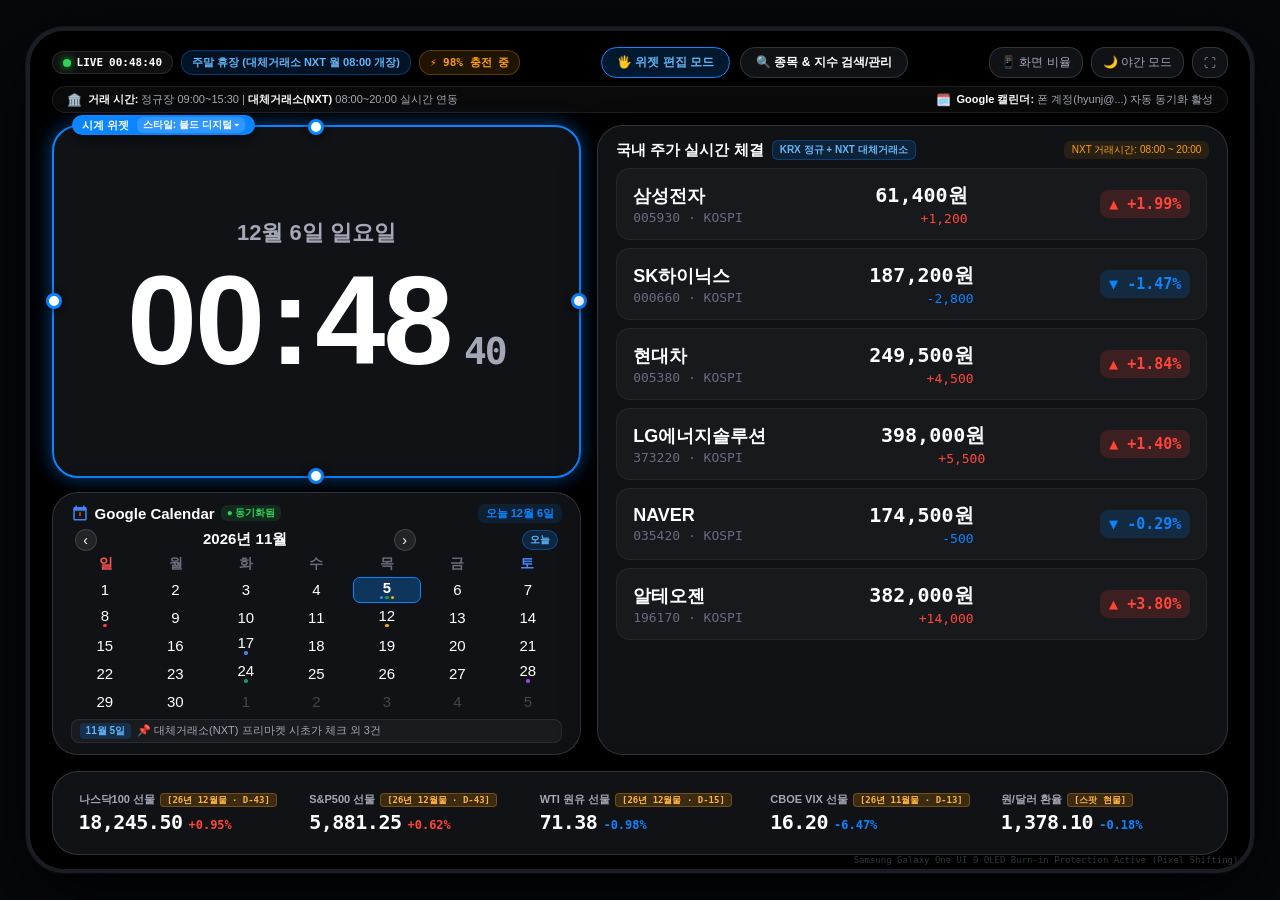
==== index.html @ bd245279 "Add files via upload" ====
<!DOCTYPE html>
<html lang="ko">
<head>
  <meta charset="UTF-8">
  <meta name="viewport" content="width=device-width, initial-scale=1.0, maximum-scale=1.0, user-scalable=no">
  <title>Galaxy Stock StandBy - One UI 9 & 실시간 주가/거래소</title>
  <link rel="manifest" href="manifest.json">
  <meta name="mobile-web-app-capable" content="yes">
  <meta name="apple-mobile-web-app-capable" content="yes">
  <meta name="apple-mobile-web-app-status-bar-style" content="black-translucent">
  
  <!-- Threads & SNS 링크 미리보기 (Open Graph) 메타태그 -->
  <meta property="og:title" content="Galaxy Stock StandBy - 충전할 때 켜지는 주가 & 스마트 시계">
  <meta property="og:description" content="앱 설치 없이 바로 체험해보세요! 실시간 국내 주가(KRX & 대체거래소 NXT), 해외선물 지수, 구글 캘린더 연동 스탠바이 대기화면">
  <meta property="og:image" content="icon.jpg">
  <meta property="og:type" content="website">
  <meta name="twitter:card" content="summary_large_image">
  
  <link rel="stylesheet" href="styles.css">
</head>
<body class="ratio-device" oncontextmenu="return false;" onselectstart="return false;" ondragstart="return false;">
  <!-- 모바일 세로 모드 진입 시 가로 회전 유도 오버레이 -->
  <div id="portrait-rotate-guide">
    <div class="rotate-icon-anim">📱</div>
    <div class="rotate-title">스마트폰을 가로로 돌려주세요!</div>
    <div class="rotate-desc">
      충전 거치대 스탠바이 화면을 실제처럼 보려면<br>
      스마트폰의 <strong>[자동 회전]</strong>을 켜고 가로로 돌려보세요.
    </div>
    <button class="btn-dismiss-rotate" onclick="document.getElementById('portrait-rotate-guide').style.display='none'">
      세로로 계속 보기 ➔
    </button>
  </div>
  <div id="device-wrapper">
    <div id="standby-container">
      
      <!-- 상단 One UI 9.0 스타일 상태 & Now Brief 바 -->
      <header class="top-bar">
        <div class="top-left-status">
          <span class="oneui-badge live">
            <span class="live-dot"></span>
            LIVE <span id="last-sync-time">12:00:00</span>
          </span>
          <!-- 거래소 실시간 운영 상태 (KRX 정규장 & 대체거래소 NXT) -->
          <span id="market-session-badge" class="oneui-badge market-status">
            대체거래소(NXT) 08:00 개장 예정
          </span>
          <span class="oneui-badge charge">⚡ 98% 충전 중</span>
        </div>

        <div class="top-center-tools">
          <button id="toggle-edit-mode-btn" class="oneui-pill-btn edit-btn">
            🖐️ 위젯 편집 모드
          </button>
          <button id="open-stock-manager-btn" class="oneui-pill-btn">
            🔍 종목 &amp; 지수 검색/관리
          </button>
        </div>

        <div class="top-right-tools">
          <button id="toggle-device-frame-btn" class="oneui-icon-btn" title="화면 비율 전환">
            📱 화면 비율
          </button>
          <button id="night-btn" class="oneui-icon-btn" title="야간 모드">
            🌙 야간 모드
          </button>
          <button id="fullscreen-btn" class="oneui-icon-btn" title="전체화면">
            ⛶
          </button>
        </div>
      </header>

      <!-- One UI 9 Now Brief 정보 띠 (대체거래소 NXT 시간 및 구글 캘린더 안내) -->
      <div class="oneui-now-brief">
        <div class="brief-item">
          <span class="brief-icon">🏛️</span>
          <span class="brief-text"><strong>거래 시간:</strong> 정규장 09:00~15:30 | <strong>대체거래소(NXT)</strong> 08:00~20:00 실시간 연동</span>
        </div>
        <div class="brief-item">
          <span class="brief-icon">🗓️</span>
          <span class="brief-text"><strong>Google 캘린더:</strong> 폰 계정(hyunj@...) 자동 동기화 활성</span>
        </div>
      </div>

      <!-- 편집 모드 알림 바 (핸들 드래그 및 위치 교체 안내) -->
      <div id="edit-mode-quick-bar" class="edit-quick-bar hidden">
        <span class="quick-tip">💡 <strong>One UI 9 위젯 조절:</strong> 위젯을 <strong>클릭</strong>하면 나타나는 <strong>상하좌우 조절점(●)</strong>을 드래그하세요. <strong>[위치 교체]</strong>로 서로 자리를 바꿀 수 있습니다.</span>
        <div class="quick-actions">
          <button id="btn-swap-main-columns" class="oneui-pill-btn small">⇄ 좌/우 영역 교체</button>
          <button id="btn-swap-left-widgets" class="oneui-pill-btn small">⇅ 시계/캘린더 순서 교체</button>
          <button id="btn-reset-layout" class="oneui-pill-btn small">↺ 크기 초기화</button>
          <button id="btn-edit-done" class="oneui-pill-btn small done">✓ 편집 완료</button>
        </div>
      </div>

      <!-- 메인 캔버스: One UI 9 글래시 플로팅 위젯 캔버스 -->
      <main id="widgets-canvas" class="widgets-canvas">
        
        <!-- 상단 분할 영역 (좌측 열 vs 우측 열) -->
        <section id="upper-split-zone" class="upper-zone">
          
          <!-- 좌측 열 (시계 & 구글 캘린더) -->
          <div id="col-left" class="widget-column">
            
            <!-- 1. 시계 위젯 (어떤 크기든 항상 완벽한 정중앙에 배치 & 5가지 스타일) -->
            <div id="widget-clock" class="android-widget" data-widget="clock">
              <!-- 선택 시 나타나는 상하좌우 조절점 핸들들 -->
              <div class="resize-handle handle-top"></div>
              <div class="resize-handle handle-bottom"></div>
              <div class="resize-handle handle-left"></div>
              <div class="resize-handle handle-right"></div>
              <div class="widget-action-tag">
                <span class="tag-title">시계 위젯</span>
                <span class="clock-face-btn" id="clock-style-toggle">스타일: 볼드 디지털 ▾</span>
              </div>

              <!-- 시계 본체 내용: 어떤 크기로 늘리든 수직/수평 완전 정중앙 배치 -->
              <div class="widget-inner clock-centered-container">
                <div class="w-clock-date" id="date-display">11월 5일 목요일</div>
                
                <!-- 1) 볼드 디지털 (기본) -->
                <div id="clock-view-digital" class="clock-display-wrap">
                  <div class="w-clock-digits">
                    <span id="h-dyn">12</span><span class="colon">:</span><span id="m-dyn">00</span><span class="seconds" id="s-dyn">00</span>
                  </div>
                </div>

                <!-- 2) 스택형 수직 타이포 (미니멀 2단) -->
                <div id="clock-view-stacked" class="clock-display-wrap hidden">
                  <div class="stacked-clock-container">
                    <div class="stacked-digits">
                      <div class="stacked-hours" id="st-h-dyn">12</div>
                      <div class="stacked-mins" id="st-m-dyn">00</div>
                    </div>
                    <div class="stacked-meta">
                      <div class="stacked-date" id="st-date-dyn">11.05 목</div>
                      <div class="stacked-sec" id="st-sec-dyn">:00</div>
                    </div>
                  </div>
                </div>

                <!-- 3) 레트로 플립 시계 -->
                <div id="clock-view-flip" class="clock-display-wrap hidden">
                  <div class="flip-clock-row">
                    <div class="flip-card-unit" id="f-h-dyn">12</div>
                    <div class="flip-colon">:</div>
                    <div class="flip-card-unit" id="f-m-dyn">00</div>
                    <div class="flip-sec-text" id="f-s-dyn">00</div>
                  </div>
                </div>

                <!-- 4) 클래식 크로노 아날로그 -->
                <div id="clock-view-analog" class="clock-display-wrap hidden">
                  <div class="analog-dial">
                    <!-- 12개 시간 눈금 인덱스 -->
                    <div class="dial-ticks">
                      <span class="tick t-12"></span><span class="tick t-3"></span>
                      <span class="tick t-6"></span><span class="tick t-9"></span>
                    </div>
                    <div class="dial-hand hand-h" id="a-h-dyn"></div>
                    <div class="dial-hand hand-m" id="a-m-dyn"></div>
                    <div class="dial-hand hand-s" id="a-s-dyn"></div>
                    <div class="dial-center-dot"></div>
                  </div>
                </div>

                <!-- 5) 사이버 터미널 HUD -->
                <div id="clock-view-terminal" class="clock-display-wrap hidden">
                  <div class="terminal-clock-box">
                    <div class="terminal-row"><span class="term-dim">&gt; TIME_KST:</span> <span class="term-green" id="term-time-dyn">01:25:40</span> <span class="term-amber" id="term-sec-dyn">.00</span></div>
                    <div class="terminal-row"><span class="term-dim">&gt; DATE_SYS:</span> <span class="term-cyan" id="term-date-dyn">2026-11-05 THU</span></div>
                    <div class="terminal-row"><span class="term-dim">&gt; ATS_SESSION:</span> <span class="term-amber" id="term-session-dyn">NXT_ATS_READY</span></div>
                    <div class="terminal-row"><span class="term-dim">&gt; PWR_STATE:</span> <span class="term-green">FAST_CHARGING 98%</span></div>
                  </div>
                </div>

              </div>
            </div>

            <!-- 2. 구글 캘린더 위젯 (월 캘린더 그리드 / 주간 아젠다 / 요약 뷰 3종) -->
            <div id="widget-calendar" class="android-widget" data-widget="calendar">
              <div class="resize-handle handle-top"></div>
              <div class="resize-handle handle-bottom"></div>
              <div class="resize-handle handle-left"></div>
              <div class="resize-handle handle-right"></div>
              <div class="widget-action-tag">
                <span class="tag-title">Google 캘린더</span>
                <span class="cal-view-switch" id="cal-view-toggle">보기: 월 캘린더 그리드 ▾</span>
              </div>

              <!-- 구글 캘린더 본체 -->
              <div class="widget-inner gcal-inner">
                <div class="gcal-header">
                  <div class="gcal-logo-title">
                    <svg class="gcal-svg-icon" viewBox="0 0 24 24" width="18" height="18">
                      <path fill="#4285F4" d="M19 4h-1V2h-2v2H8V2H6v2H5c-1.11 0-1.99.9-1.99 2L3 20a2 2 0 0 0 2 2h14c1.1 0 2-.9 2-2V6c0-1.1-.9-2-2-2zm0 16H5V9h14v11z"/>
                      <path fill="#EA4335" d="M11 11h2v5h-2z"/>
                    </svg>
                    <span class="gcal-name">Google Calendar</span>
                    <span class="gcal-sync-pill">● 동기화됨</span>
                  </div>
                  <span class="gcal-today-badge" id="gcal-badge-text">오늘 11월 5일</span>
                </div>

                <!-- [뷰 1] 한 달 전체가 시원하게 나오는 월 캘린더 그리드 (Full Month Grid) -->
                <div id="gcal-month-view" class="gcal-month-container">
                  <div class="month-nav-bar">
                    <button class="cal-nav-arrow" id="cal-prev-btn" title="이전 달">‹</button>
                    <span class="cal-month-title" id="cal-month-title">2026년 11월</span>
                    <button class="cal-nav-arrow" id="cal-next-btn" title="다음 달">›</button>
                    <button class="cal-today-pill" id="cal-today-btn">오늘</button>
                  </div>
                  <!-- 요일 헤더 -->
                  <div class="cal-week-labels">
                    <span class="lbl-sun">일</span>
                    <span>월</span>
                    <span>화</span>
                    <span>수</span>
                    <span>목</span>
                    <span>금</span>
                    <span class="lbl-sat">토</span>
                  </div>
                  <!-- 1일~31일 전체 달력 그리드 (JS 동적 렌더링) -->
                  <div class="cal-month-cells" id="cal-month-cells"></div>
                  <!-- 선택된 날짜의 일정 프리뷰 바 -->
                  <div class="cal-selected-preview" id="cal-selected-preview">
                    <span class="prev-badge" id="prev-date-badge">11월 5일 (오늘)</span>
                    <span class="prev-text" id="prev-event-text">📌 KRX 정규장 회의 외 3건의 일정이 있습니다</span>
                  </div>
                </div>

                <!-- [뷰 2] 일정 목록(Agenda) + 하단 주간 칩 뷰 -->
                <div id="gcal-agenda-view" class="gcal-agenda-container hidden">
                  <div class="gcal-event-list">
                    <div class="gcal-event-row">
                      <span class="event-color-dot" style="background:#4285f4;"></span>
                      <div class="event-time-col">08:00 - 08:50</div>
                      <div class="event-desc-col">
                        <strong class="event-title">대체거래소(NXT) 프리마켓 시초가 체크</strong>
                        <span class="event-loc">스톡 스탠바이 실시간</span>
                      </div>
                    </div>
                    <div class="gcal-event-row">
                      <span class="event-color-dot" style="background:#0f9d58;"></span>
                      <div class="event-time-col">10:00 - 11:30</div>
                      <div class="event-desc-col">
                        <strong class="event-title">KRX 정규장 포트폴리오 리밸런싱 회의</strong>
                        <span class="event-loc">구글 미트 (Google Meet)</span>
                      </div>
                    </div>
                    <div class="gcal-event-row">
                      <span class="event-color-dot" style="background:#f4b400;"></span>
                      <div class="event-time-col">15:30 - 18:00</div>
                      <div class="event-desc-col">
                        <strong class="event-title">NXT 애프터마켓 대체거래소 체결 모니터링</strong>
                        <span class="event-loc">트레이딩 데스크</span>
                      </div>
                    </div>
                    <div class="gcal-event-row">
                      <span class="event-color-dot" style="background:#a142f4;"></span>
                      <div class="event-time-col">19:00 - 20:30</div>
                      <div class="event-desc-col">
                        <strong class="event-title">저녁 약속 (가족 식사)</strong>
                        <span class="event-loc">강남 파인다이닝</span>
                      </div>
                    </div>
                  </div>
                  <!-- 하단 주간 날짜 칩 바 -->
                  <div class="agenda-week-strip" id="cal-grid-dyn"></div>
                </div>

                <!-- [뷰 3] 오늘의 요약 카드 (At-a-Glance Minimal) -->
                <div id="gcal-summary-view" class="gcal-summary-container hidden">
                  <div class="summary-hero-date">
                    <div class="hero-day-num" id="sum-hero-day">05</div>
                    <div class="hero-day-meta">
                      <span class="hero-day-name" id="sum-hero-dayname">목요일</span>
                      <span class="hero-month-name" id="sum-hero-month">2026.11</span>
                    </div>
                  </div>
                  <div class="summary-next-card">
                    <div class="next-tag">NEXT UPCOMING</div>
                    <div class="next-title">KRX 정규장 포트폴리오 리밸런싱 회의</div>
                    <div class="next-time">⏰ 10:00 - 11:30 (온라인 구글 미트)</div>
                  </div>
                </div>

              </div>
            </div>

          </div>

          <!-- 우측 열 (실시간 국내 주가 - 4가지 위젯 스타일 지원) -->
          <div id="col-right" class="widget-column">
            
            <div id="widget-stocks" class="android-widget" data-widget="stocks">
              <div class="resize-handle handle-top"></div>
              <div class="resize-handle handle-bottom"></div>
              <div class="resize-handle handle-left"></div>
              <div class="resize-handle handle-right"></div>
              <div class="widget-action-tag">
                <span class="tag-title">국내 주가 (KRX &amp; NXT)</span>
                <span class="stock-style-btn" id="stock-style-toggle">스타일: 클래식 리스트 ▾</span>
                <span class="stock-search-btn-tag" id="open-stock-manager-btn-tag">+ 종목 검색/추가</span>
              </div>

              <div class="widget-inner">
                <div class="widget-title-bar">
                  <div class="title-left">
                    <span class="w-heading" id="stock-view-heading">국내 주가 실시간 체결</span>
                    <span id="market-source-pill" class="market-pill">KRX 정규 + NXT 대체거래소</span>
                  </div>
                  <div class="market-time-hint" id="market-time-hint">
                    NXT 거래시간: 08:00 ~ 20:00
                  </div>
                </div>

                <!-- [스타일 1] 클래식 실시간 호가/체결 리스트 -->
                <div class="stock-scroll-list" id="stock-view-classic">
                  <!-- JS 동적 렌더링 -->
                </div>

                <!-- [스타일 2] 미니 스파크라인 트렌드 카드 뷰 -->
                <div class="stock-sparkline-grid hidden" id="stock-view-sparkline">
                  <!-- JS 동적 렌더링 -->
                </div>

                <!-- [스타일 3] 시장 섹터 히트맵 뷰 (Market Heatmap) -->
                <div class="stock-heatmap-container hidden" id="stock-view-heatmap">
                  <!-- JS 동적 렌더링 -->
                </div>

                <!-- [스타일 4] 1등 대장주 포커스 뷰 (Single Asset Deep Dive) -->
                <div class="stock-focus-container hidden" id="stock-view-focus">
                  <!-- JS 동적 렌더링 -->
                </div>

              </div>
            </div>

          </div>

        </section>

        <!-- 하단 영역 (해외 선물 & 월물 지수 바 - 위아래로 넓히면 2줄 카드로 확장) -->
        <section id="lower-zone" class="lower-zone">
          
          <div id="widget-futures" class="android-widget" data-widget="futures">
            <div class="resize-handle handle-top"></div>
            <div class="resize-handle handle-bottom"></div>
            <div class="resize-handle handle-left"></div>
            <div class="resize-handle handle-right"></div>
            <div class="widget-action-tag">
              <span class="tag-title">해외 선물 &amp; 지수 전광판 (높이를 위로 키워보세요!)</span>
            </div>

            <div class="widget-inner futures-inner">
              <div class="futures-grid-wrapper" id="futures-chips-box">
                <!-- JS 동적 렌더링 -->
              </div>
            </div>
          </div>

        </section>

      </main>

      <!-- 번인 방지 픽셀 시프트 알림 태그 -->
      <div id="burnin-status" class="burnin-tag">
        Samsung Galaxy One UI 9 OLED Burn-in Protection Active (Pixel Shifting)
      </div>

    </div>
  </div>

  <!-- 종목 & 해외 선물 검색/관리 모달 -->
  <div id="stock-manager-modal" class="oneui-modal-overlay">
    <div class="oneui-modal-card">
      <div class="modal-header">
        <div>
          <h2 class="modal-title">주식 종목 &amp; 해외 선물 지수 관리</h2>
          <p class="modal-sub">KRX 정규장 및 대체거래소(NXT 08:00~20:00) 종목과 해외 선물을 관리하세요.</p>
        </div>
        <button class="modal-close-btn" id="close-stock-manager-btn">✕</button>
      </div>

      <div class="tab-buttons">
        <button class="tab-btn active" id="tab-stocks-btn">🇰🇷 국내 주식 관리 (KRX / NXT)</button>
        <button class="tab-btn" id="tab-futures-btn">🌐 해외 선물 &amp; 지수 (월물 선택)</button>
      </div>

      <div id="tab-stocks-content" class="tab-content active">
        <div class="search-box-row">
          <input type="text" id="stock-search-input" placeholder="종목명(예: 카카오, 에코프로, 현대차) 또는 6자리 코드 입력..." autocomplete="off">
          <button id="stock-search-btn" class="oneui-pill-btn highlight">추가</button>
        </div>
        <div id="search-quick-tags" class="quick-tags-row">
          <span class="tag-label">추천 빠른 추가:</span>
        </div>

        <h3 class="section-heading">현재 화면에 표시 중인 주식 종목 (<span id="tracked-stock-count">0</span>개)</h3>
        <div id="tracked-stock-list" class="manager-item-list"></div>
      </div>

      <div id="tab-futures-content" class="tab-content">
        <p class="section-desc">체크한 해외 지수 및 선물이 하단 선물 전광판에 실시간으로 표시됩니다.</p>
        <div id="futures-selection-list" class="manager-item-list"></div>
      </div>

      <div class="modal-footer">
        <button id="save-manager-btn" class="oneui-pill-btn highlight full-width">설정 저장 및 화면 적용</button>
      </div>
    </div>
  </div>

  <script src="app.js"></script>
</body>
</html>
---- styles.css ----
*{box-sizing:border-box;margin:0;padding:0;user-select:none;-webkit-user-select:none;}:root{--bg-color:#000000;--surface-color:#121316;--card-bg:rgba(20,22,28,0.82);--card-border:rgba(255,255,255,0.14);--text-primary:#ffffff;--text-secondary:#a4a7b5;--text-dimmed:#686b7a;--accent-amber:#ff9f0a;--accent-blue:#0a84ff;--accent-mint:#30d158;--stock-red:#ff453a;--stock-red-bg:rgba(255,69,58,0.16);--stock-blue:#0a84ff;--stock-blue-bg:rgba(10,132,255,0.16);--col-left-width:45%;--clock-height:56%;--lower-zone-height:84px;--widget-gap:16px;--order-left-col:1;--order-right-col:2;--order-clock:1;--order-cal:2;}body.night-mode{--bg-color:#050200;--surface-color:#0f0500;--card-bg:rgba(22,9,0,0.94);--card-border:rgba(255,110,0,0.22);--text-primary:#e66000;--text-secondary:#b34a00;--text-dimmed:#733000;--accent-amber:#ff6600;--stock-red:#d32f2f;--stock-red-bg:rgba(211,47,47,0.2);--stock-blue:#1976d2;--stock-blue-bg:rgba(25,118,210,0.2);}body{background-color:#07080b;color:var(--text-primary);font-family:-apple-system,BlinkMacSystemFont,"Pretendard","Samsung Sans","Segoe UI",Roboto,sans-serif;min-height:100vh;display:flex;justify-content:center;align-items:center;overflow:hidden;}body.ratio-device #device-wrapper{width:96vw;max-width:1440px;height:94vh;max-height:860px;background-color:var(--bg-color);border-radius:38px;border:4px solid #1c1d24;box-shadow:0 24px 80px rgba(0,0,0,0.92),0 0 0 1px rgba(255,255,255,0.08);position:relative;overflow:hidden;display:flex;flex-direction:column;}body.ratio-full #device-wrapper{width:100vw;height:100vh;border-radius:0;border:none;background-color:var(--bg-color);position:relative;overflow:hidden;display:flex;flex-direction:column;}#standby-container{width:100%;height:100%;display:flex;flex-direction:column;padding:16px 22px 14px 22px;position:relative;transition:transform 1.2s cubic-bezier(0.2,0.8,0.2,1);}.top-bar{display:flex;justify-content:space-between;align-items:center;padding-bottom:8px;z-index:20;flex-shrink:0;}.top-left-status{display:flex;align-items:center;gap:8px;}.oneui-badge{display:inline-flex;align-items:center;gap:6px;font-size:11px;font-weight:600;padding:4px 10px;border-radius:12px;background:rgba(255,255,255,0.06);border:1px solid rgba(255,255,255,0.1);color:var(--text-secondary);font-family:monospace;}.oneui-badge.live{color:#fff;}.oneui-badge.charge{background:rgba(255,159,10,0.12);color:var(--accent-amber);border-color:rgba(255,159,10,0.28);}.oneui-badge.market-status{background:rgba(10,132,255,0.14);color:#64b5f6;border-color:rgba(10,132,255,0.35);font-family:-apple-system,BlinkMacSystemFont,"Pretendard",sans-serif;font-size:11px;}.oneui-badge.market-status.open{background:rgba(48,209,88,0.14);color:var(--accent-mint);border-color:rgba(48,209,88,0.35);}.live-dot{width:8px;height:8px;background-color:var(--accent-mint);border-radius:50%;box-shadow:0 0 10px var(--accent-mint);animation:pulseDot 2s infinite ease-in-out;}@keyframes pulseDot{0%,100%{opacity:1;transform:scale(1);}50%{opacity:0.35;transform:scale(0.75);}}.top-center-tools{display:flex;gap:10px;}.top-right-tools{display:flex;gap:8px;}.oneui-pill-btn{background:var(--card-bg);border:1px solid var(--card-border);color:var(--text-primary);padding:6px 15px;border-radius:20px;font-size:12px;font-weight:600;cursor:pointer;display:inline-flex;align-items:center;gap:6px;transition:all 0.2s ease;backdrop-filter:blur(14px);}.oneui-pill-btn:hover{background:rgba(255,255,255,0.14);transform:translateY(-1px);}.oneui-pill-btn.edit-btn{background:rgba(10,132,255,0.18);border-color:var(--accent-blue);color:#64b5f6;}.oneui-pill-btn.highlight{background:var(--accent-amber);border-color:var(--accent-amber);color:#000;font-weight:700;}.oneui-pill-btn.done{background:var(--accent-mint);border-color:var(--accent-mint);color:#000;font-weight:700;}.oneui-pill-btn.small{padding:4px 10px;font-size:11px;}.oneui-icon-btn{background:var(--card-bg);border:1px solid var(--card-border);color:var(--text-secondary);padding:6px 11px;border-radius:14px;font-size:12px;cursor:pointer;transition:all 0.2s;}.oneui-icon-btn:hover{background:rgba(255,255,255,0.1);color:var(--text-primary);}.oneui-now-brief{display:flex;justify-content:space-between;align-items:center;background:rgba(255,255,255,0.04);border:1px solid rgba(255,255,255,0.08);border-radius:14px;padding:5px 14px;margin-bottom:12px;font-size:11px;color:var(--text-secondary);flex-shrink:0;}.brief-item{display:flex;align-items:center;gap:6px;}.brief-icon{font-size:12px;}.brief-text strong{color:var(--text-primary);}.edit-quick-bar{display:flex;justify-content:space-between;align-items:center;background:rgba(10,132,255,0.12);border:1px solid rgba(10,132,255,0.35);border-radius:16px;padding:8px 16px;margin-bottom:12px;font-size:12px;animation:fadeInDown 0.3s ease;flex-shrink:0;}.edit-quick-bar.hidden{display:none;}@keyframes fadeInDown{from{opacity:0;transform:translateY(-8px);}to{opacity:1;transform:translateY(0);}}.quick-tip{color:#90caf9;}.quick-actions{display:flex;gap:8px;}.widgets-canvas{flex:1;display:flex;flex-direction:column;gap:var(--widget-gap);min-height:0;position:relative;}.upper-zone{flex:1;display:flex;flex-direction:row;gap:var(--widget-gap);min-height:0;position:relative;}.widget-column{display:flex;flex-direction:column;gap:14px;min-height:0;position:relative;}#col-left{width:var(--col-left-width);order:var(--order-left-col);min-width:280px;max-width:75%;}#col-right{width:calc(100% - var(--col-left-width) - var(--widget-gap));order:var(--order-right-col);min-width:280px;}#widget-clock{height:var(--clock-height);order:var(--order-clock);min-height:90px;max-height:82%;}#widget-calendar{height:calc(100% - var(--clock-height) - 14px);order:var(--order-cal);min-height:90px;}#widget-stocks{height:100%;}.lower-zone{height:var(--lower-zone-height);min-height:64px;max-height:245px;display:flex;flex-direction:column;flex-shrink:0;}#widget-futures{height:100%;}.android-widget{background:var(--card-bg);border:1px solid var(--card-border);border-radius:26px;position:relative;overflow:visible;backdrop-filter:blur(28px);-webkit-backdrop-filter:blur(28px);box-shadow:0 12px 36px rgba(0,0,0,0.45);transition:border-color 0.25s,box-shadow 0.25s;cursor:default;}.widget-inner{width:100%;height:100%;padding:14px 18px;display:flex;flex-direction:column;border-radius:26px;overflow:hidden;min-width:0;min-height:0;}.clock-centered-container{display:flex;flex-direction:column;justify-content:center;align-items:center;text-align:center;width:100%;height:100%;padding:var(--clock-pad-y,10px) var(--clock-pad-x,16px);overflow:hidden;}.android-widget.widget-selected,body.editing .android-widget{border:2px solid #0a84ff !important;box-shadow:0 0 20px rgba(10,132,255,0.5);}.widget-action-tag{display:none;position:absolute;top:-12px;left:18px;background:#0a84ff;color:#fff;font-size:11px;font-weight:bold;padding:2px 10px;border-radius:10px;z-index:30;box-shadow:0 4px 10px rgba(0,0,0,0.5);align-items:center;gap:8px;}.android-widget.widget-selected .widget-action-tag,body.editing .android-widget .widget-action-tag{display:flex;}.resize-handle{display:none;position:absolute;width:16px;height:16px;background:#ffffff;border:3px solid #0a84ff;border-radius:50%;box-shadow:0 2px 8px rgba(0,0,0,0.6);z-index:35;touch-action:none;transition:transform 0.15s,background-color 0.15s;}.resize-handle:hover,.resize-handle.active{transform:scale(1.35);background:#ff9f0a;border-color:#ff9f0a;}.android-widget.widget-selected .resize-handle,body.editing .android-widget .resize-handle{display:block;}.handle-top{top:-8px;left:50%;transform:translateX(-50%);cursor:ns-resize;}.handle-bottom{bottom:-8px;left:50%;transform:translateX(-50%);cursor:ns-resize;}.handle-left{left:-8px;top:50%;transform:translateY(-50%);cursor:ew-resize;}.handle-right{right:-8px;top:50%;transform:translateY(-50%);cursor:ew-resize;}.w-clock-date{font-size:var(--clock-date-size,16px);font-weight:600;color:var(--text-secondary);margin-bottom:calc(var(--clock-font-size,76px) * 0.08);text-align:center;white-space:nowrap;transition:font-size 0.05s ease,margin-bottom 0.05s ease;}.clock-face-btn{background:rgba(255,255,255,0.15);padding:1px 6px;border-radius:6px;cursor:pointer;font-size:10px;}.clock-display-wrap{display:flex;align-items:center;justify-content:center;width:100%;}.hidden{display:none !important;}.clock-display-wrap.hidden{display:none !important;}.w-clock-digits{display:flex;align-items:baseline;justify-content:center;font-size:var(--clock-font-size,76px);font-weight:900;letter-spacing:-2px;line-height:1;white-space:nowrap;transition:font-size 0.05s ease;}.w-clock-digits .colon{animation:blink 1s infinite;margin:0 var(--clock-colon-margin,4px);}@keyframes blink{0%,100%{opacity:1;}50%{opacity:0.2;}}.w-clock-digits .seconds{font-size:var(--clock-sec-size,24px);font-family:monospace;color:var(--text-secondary);margin-left:calc(var(--clock-font-size,76px) * 0.10);transition:font-size 0.05s ease;}.flip-clock-row{display:flex;align-items:center;justify-content:center;gap:calc(var(--flip-card-width,84px) * 0.14);}.flip-card-unit{width:var(--flip-card-width,84px);height:var(--flip-card-height,98px);background:#111216;border:1px solid #2d2f3d;border-radius:calc(var(--flip-card-width,84px) * 0.18);display:flex;justify-content:center;align-items:center;font-size:var(--flip-font-size,56px);font-weight:900;position:relative;box-shadow:inset 0 1px 0 rgba(255,255,255,0.1),0 8px 20px rgba(0,0,0,0.6);transition:width 0.05s ease,height 0.05s ease,font-size 0.05s ease;}.flip-card-unit::after{content:"";position:absolute;top:50%;left:0;right:0;height:2px;background:rgba(0,0,0,0.7);}.flip-colon{font-size:calc(var(--flip-font-size,56px) * 0.7);font-weight:bold;color:var(--accent-amber);}.flip-sec-text{font-size:calc(var(--flip-font-size,56px) * 0.36);font-family:monospace;color:var(--text-secondary);margin-left:6px;}.analog-dial{width:var(--analog-dial-size,120px);height:var(--analog-dial-size,120px);border-radius:50%;background:#14151b;border:2px solid var(--card-border);position:relative;transition:width 0.05s ease,height 0.05s ease;}.dial-ticks{position:absolute;inset:4px;}.tick{position:absolute;background:rgba(255,255,255,0.35);border-radius:2px;}.tick.t-12{top:2px;left:50%;width:2px;height:6px;transform:translateX(-50%);background:var(--accent-amber);}.tick.t-6{bottom:2px;left:50%;width:2px;height:6px;transform:translateX(-50%);}.tick.t-3{right:2px;top:50%;width:6px;height:2px;transform:translateY(-50%);}.tick.t-9{left:2px;top:50%;width:6px;height:2px;transform:translateY(-50%);}.dial-hand{position:absolute;bottom:50%;left:50%;transform-origin:bottom center;border-radius:4px;}.hand-h{width:calc(var(--analog-dial-size,120px) * 0.035);height:calc(var(--analog-dial-size,120px) * 0.28);background:#fff;transform:translateX(-50%);}.hand-m{width:calc(var(--analog-dial-size,120px) * 0.025);height:calc(var(--analog-dial-size,120px) * 0.40);background:#fff;transform:translateX(-50%);}.hand-s{width:calc(var(--analog-dial-size,120px) * 0.015);height:calc(var(--analog-dial-size,120px) * 0.44);background:var(--accent-amber);transform:translateX(-50%);}.dial-center-dot{width:calc(var(--analog-dial-size,120px) * 0.06);height:calc(var(--analog-dial-size,120px) * 0.06);background:var(--accent-amber);border-radius:50%;position:absolute;top:50%;left:50%;transform:translate(-50%,-50%);}.stacked-clock-container{display:flex;align-items:center;justify-content:center;gap:calc(var(--stacked-font-size,56px) * 0.22);max-width:100%;max-height:100%;}.stacked-digits{display:flex;flex-direction:column;line-height:0.90;font-weight:900;letter-spacing:-2px;font-size:var(--stacked-font-size,56px);color:var(--text-primary);text-align:right;transition:font-size 0.05s ease;}.stacked-meta{display:flex;flex-direction:column;gap:4px;text-align:left;}.stacked-date{font-size:var(--stacked-date-size,15px);font-weight:600;color:var(--text-secondary);white-space:nowrap;}.stacked-sec{font-size:var(--stacked-sec-size,20px);font-family:monospace;color:var(--accent-amber);font-weight:bold;white-space:nowrap;}.terminal-clock-box{background:rgba(4,10,8,0.88);border:1px solid rgba(48,209,88,0.35);border-radius:14px;padding:10px 14px;font-family:"Consolas","Pretendard",monospace;font-size:var(--term-font-size,13px);display:flex;flex-direction:column;gap:5px;box-shadow:inset 0 0 16px rgba(48,209,88,0.1);text-align:left;max-width:100%;max-height:100%;overflow:hidden;}.terminal-row{display:flex;gap:6px;align-items:baseline;white-space:nowrap;}.term-dim{color:#527d65;}.term-green{color:#30d158;font-weight:bold;}.term-cyan{color:#5ac8fa;}.term-amber{color:#ff9f0a;font-weight:bold;}.gcal-inner{padding:var(--cal-pad-y,12px) var(--cal-pad-x,16px);justify-content:space-between;overflow:hidden;}.gcal-header{display:flex;justify-content:space-between;align-items:center;margin-bottom:6px;flex-shrink:0;}#widget-calendar.compact-cal .gcal-header{margin-bottom:2px;}.gcal-logo-title{display:flex;align-items:center;gap:6px;}.gcal-svg-icon{flex-shrink:0;}.gcal-name{font-size:var(--cal-title-font,13px);font-weight:700;color:var(--text-primary);white-space:nowrap;}.gcal-sync-pill{font-size:10px;color:var(--accent-mint);background:rgba(48,209,88,0.12);padding:1px 6px;border-radius:6px;font-weight:600;white-space:nowrap;}.gcal-today-badge{font-size:11px;color:var(--accent-blue);background:rgba(10,132,255,0.12);padding:2px 8px;border-radius:6px;font-weight:600;white-space:nowrap;}.cal-view-switch{background:rgba(255,255,255,0.15);padding:1px 6px;border-radius:6px;cursor:pointer;font-size:10px;}.gcal-event-list{flex:1;display:flex;flex-direction:column;gap:6px;overflow-y:auto;padding-right:2px;min-height:0;}.gcal-event-row{display:flex;align-items:center;gap:10px;background:rgba(255,255,255,0.03);border:1px solid rgba(255,255,255,0.05);padding:7px 11px;border-radius:12px;}.event-color-dot{width:8px;height:8px;border-radius:50%;flex-shrink:0;}.event-time-col{font-size:11px;font-family:monospace;color:var(--text-secondary);min-width:88px;}.event-desc-col{display:flex;flex-direction:column;overflow:hidden;}.event-title{font-size:13px;font-weight:600;color:var(--text-primary);white-space:nowrap;overflow:hidden;text-overflow:ellipsis;}.event-loc{font-size:10px;color:var(--text-dimmed);}.gcal-month-container{flex:1;display:flex;flex-direction:column;justify-content:space-between;overflow:hidden;min-height:0;gap:3px;}.month-nav-bar{display:flex;align-items:center;justify-content:space-between;margin-bottom:1px;padding:0 4px;flex-shrink:0;}.cal-nav-arrow{background:rgba(255,255,255,0.08);border:1px solid rgba(255,255,255,0.12);color:var(--text-primary);width:22px;height:22px;border-radius:50%;cursor:pointer;font-size:14px;display:flex;align-items:center;justify-content:center;transition:background-color 0.2s;}.cal-nav-arrow:hover{background:rgba(255,255,255,0.22);}.cal-month-title{font-size:var(--cal-title-font,13px);font-weight:700;color:var(--text-primary);}.cal-today-pill{background:rgba(10,132,255,0.18);color:#64b5f6;border:1px solid rgba(10,132,255,0.35);border-radius:10px;font-size:10px;padding:2px 7px;cursor:pointer;font-weight:600;}.cal-week-labels{display:grid;grid-template-columns:repeat(7,1fr);text-align:center;font-size:calc(var(--cal-cell-font,12px) * 0.90);color:var(--text-dimmed);font-weight:600;margin-bottom:1px;flex-shrink:0;}.cal-week-labels .lbl-sun{color:#ff5252;}.cal-week-labels .lbl-sat{color:#448aff;}.cal-month-cells{display:grid;grid-template-columns:repeat(7,1fr);grid-auto-rows:minmax(16px,1fr);gap:2px;flex:1;min-height:0;}.cal-cell{display:flex;flex-direction:column;align-items:center;justify-content:center;border-radius:7px;cursor:pointer;position:relative;transition:background-color 0.15s,transform 0.15s;font-size:var(--cal-cell-font,12px);color:var(--text-primary);border:1px solid transparent;line-height:1;min-height:0;}.cal-cell:hover{background:rgba(255,255,255,0.08);}.cal-cell.other-month{color:rgba(255,255,255,0.22);}.cal-cell.today{background:rgba(255,159,10,0.22);border:1px solid var(--accent-amber);font-weight:bold;color:var(--accent-amber);}.cal-cell.selected{background:rgba(10,132,255,0.3);border:1px solid var(--accent-blue);font-weight:bold;}.cal-cell-dots{display:flex;gap:2px;margin-top:1px;height:4px;}.cal-dot{width:3.5px;height:3.5px;border-radius:50%;}.dot-blue{background:#4285f4;}.dot-green{background:#0f9d58;}.dot-yellow{background:#f4b400;}.dot-purple{background:#a142f4;}.cal-selected-preview{margin-top:2px;background:rgba(255,255,255,0.04);border:1px solid rgba(255,255,255,0.08);border-radius:8px;padding:3px 8px;display:flex;align-items:center;gap:6px;font-size:11px;flex-shrink:0;overflow:hidden;}#widget-calendar.compact-cal .cal-selected-preview{display:none;}.prev-badge{background:rgba(10,132,255,0.2);color:#64b5f6;padding:1px 6px;border-radius:4px;font-weight:bold;font-size:10px;white-space:nowrap;}.prev-text{color:var(--text-secondary);white-space:nowrap;overflow:hidden;text-overflow:ellipsis;}.gcal-agenda-container{flex:1;display:flex;flex-direction:column;justify-content:space-between;overflow:hidden;}.agenda-week-strip{margin-top:6px;display:grid;grid-template-columns:repeat(7,1fr);text-align:center;gap:4px;border-top:1px solid rgba(255,255,255,0.08);padding-top:6px;}.gcal-summary-container{flex:1;display:flex;flex-direction:column;justify-content:center;gap:12px;padding:6px 4px;}.summary-hero-date{display:flex;align-items:center;gap:14px;}.hero-day-num{font-size:52px;font-weight:900;color:var(--accent-amber);line-height:1;letter-spacing:-2px;}.hero-day-meta{display:flex;flex-direction:column;}.hero-day-name{font-size:18px;font-weight:bold;color:var(--text-primary);}.hero-month-name{font-size:13px;color:var(--text-dimmed);}.summary-next-card{background:rgba(255,255,255,0.05);border-left:3px solid var(--accent-blue);border-radius:10px;padding:10px 14px;display:flex;flex-direction:column;gap:4px;}.next-tag{font-size:10px;font-weight:bold;color:#64b5f6;}.next-title{font-size:13px;font-weight:600;color:var(--text-primary);}.next-time{font-size:11px;color:var(--text-secondary);}.cal-days-row{display:grid;grid-template-columns:repeat(7,1fr);text-align:center;gap:4px;}.cal-header-day{font-size:11px;color:var(--text-dimmed);font-weight:600;}.cal-num-day{font-size:13px;padding:6px 0;border-radius:50%;color:var(--text-secondary);}.cal-num-day.active{background:var(--accent-amber);color:#000;font-weight:bold;}.widget-title-bar{display:flex;justify-content:space-between;align-items:center;margin-bottom:8px;}.title-left{display:flex;align-items:center;gap:8px;}.w-heading{font-size:15px;font-weight:700;}.market-pill{font-size:10px;font-weight:700;padding:2px 7px;border-radius:6px;background:rgba(10,132,255,0.15);color:#64b5f6;border:1px solid rgba(10,132,255,0.3);}.market-time-hint{font-size:10px;color:var(--accent-amber);background:rgba(255,159,10,0.1);padding:2px 8px;border-radius:6px;}.stock-search-btn-tag{background:rgba(255,255,255,0.15);padding:1px 6px;border-radius:6px;cursor:pointer;font-size:10px;}.stock-scroll-list{flex:1;display:flex;flex-direction:column;gap:8px;overflow-y:auto;padding-right:2px;}.stock-grid-row{display:flex;justify-content:space-between;align-items:center;background:rgba(255,255,255,0.03);border:1px solid rgba(255,255,255,0.05);padding:var(--s-row-pad-y,9px) var(--s-row-pad-x,14px);border-radius:14px;transition:background-color 0.4s,border-color 0.4s;overflow:hidden;gap:8px;}.stock-grid-row.flash-up{background:var(--stock-red-bg);border-color:var(--stock-red);}.stock-grid-row.flash-down{background:var(--stock-blue-bg);border-color:var(--stock-blue);}.s-name-col{display:flex;flex-direction:column;min-width:0;overflow:hidden;}.s-name{font-size:var(--s-name-size,15px);font-weight:700;white-space:nowrap;overflow:hidden;text-overflow:ellipsis;}.s-code{font-size:var(--s-code-size,11px);font-family:monospace;color:var(--text-dimmed);margin-top:2px;white-space:nowrap;}.s-price-col{text-align:right;flex-shrink:0;}.s-price{font-size:var(--s-price-size,16px);font-weight:700;font-family:monospace;white-space:nowrap;}.s-diff{font-size:var(--s-diff-size,11px);font-family:monospace;margin-top:2px;white-space:nowrap;}.s-badge{padding:5px 9px;border-radius:8px;font-size:var(--s-badge-size,12px);font-weight:700;font-family:monospace;min-width:68px;text-align:center;flex-shrink:0;white-space:nowrap;}.up{color:var(--stock-red);}.down{color:var(--stock-blue);}.b-up{background:var(--stock-red-bg);color:var(--stock-red);}.b-down{background:var(--stock-blue-bg);color:var(--stock-blue);}.stock-style-btn{background:rgba(255,255,255,0.15);padding:1px 6px;border-radius:6px;cursor:pointer;font-size:10px;}.stock-sparkline-grid{flex:1;display:grid;grid-template-columns:repeat(auto-fill,minmax(175px,1fr));grid-auto-rows:minmax(90px,auto);gap:8px;overflow-y:auto;padding-right:2px;}.spark-card{background:rgba(255,255,255,0.03);border:1px solid rgba(255,255,255,0.06);border-radius:12px;padding:8px 10px;display:flex;flex-direction:column;justify-content:space-between;position:relative;overflow:hidden;transition:transform 0.15s,border-color 0.2s;}.spark-card:hover{transform:translateY(-2px);border-color:rgba(255,255,255,0.18);}.spark-card-top{display:flex;justify-content:space-between;align-items:flex-start;margin-bottom:2px;}.spark-stock-name{font-size:12px;font-weight:700;color:var(--text-primary);white-space:nowrap;}.spark-stock-code{font-size:9px;color:var(--text-dimmed);}.spark-rate-pill{font-size:10px;font-weight:700;padding:2px 6px;border-radius:6px;font-family:monospace;}.spark-card-mid{display:flex;align-items:baseline;justify-content:space-between;}.spark-stock-price{font-size:15px;font-weight:800;font-family:monospace;letter-spacing:-0.5px;}.sparkline-svg{width:100%;height:34px;margin-top:3px;display:block;}.stock-heatmap-container{flex:1;display:grid;grid-template-columns:repeat(3,1fr);grid-auto-rows:minmax(65px,1fr);gap:6px;overflow-y:auto;padding-right:2px;}.heat-tile{border-radius:10px;padding:8px;display:flex;flex-direction:column;justify-content:center;align-items:center;text-align:center;cursor:pointer;transition:transform 0.15s,filter 0.15s;border:1px solid rgba(255,255,255,0.08);position:relative;}.heat-tile:hover{transform:scale(1.02);filter:brightness(1.2);z-index:3;}.heat-tile.big{grid-column:span 2;grid-row:span 2;}.heat-name{font-size:13px;font-weight:bold;color:#fff;}.heat-rate{font-size:15px;font-weight:900;margin-top:2px;font-family:monospace;}.heat-price{font-size:11px;opacity:0.85;margin-top:2px;font-family:monospace;}.stock-focus-container{flex:1;display:flex;flex-direction:column;gap:10px;overflow-y:auto;padding-right:2px;}.focus-hero-card{background:linear-gradient(135deg,rgba(255,255,255,0.06),rgba(255,255,255,0.02));border:1px solid rgba(255,255,255,0.12);border-radius:16px;padding:12px 16px;display:flex;flex-direction:column;gap:8px;}.focus-header-row{display:flex;justify-content:space-between;align-items:center;}.focus-target-name{font-size:16px;font-weight:800;}.focus-target-code{font-size:11px;color:var(--text-dimmed);margin-left:6px;}.focus-price-big{font-size:28px;font-weight:900;letter-spacing:-1px;font-family:monospace;}.focus-metric-grid{display:grid;grid-template-columns:repeat(3,1fr);gap:6px;background:rgba(0,0,0,0.28);padding:8px 10px;border-radius:10px;}.metric-col{display:flex;flex-direction:column;font-size:10px;}.metric-label{color:var(--text-dimmed);}.metric-val{font-weight:bold;color:var(--text-primary);margin-top:2px;font-family:monospace;}.focus-sub-tickers{display:flex;gap:6px;overflow-x:auto;padding-bottom:4px;}.mini-ticker-chip{background:rgba(255,255,255,0.04);border:1px solid rgba(255,255,255,0.08);border-radius:8px;padding:6px 10px;display:flex;align-items:center;gap:8px;flex-shrink:0;cursor:pointer;font-size:11px;}.futures-inner{padding:8px 16px;justify-content:center;overflow:hidden;}.futures-grid-wrapper{width:100%;height:100%;display:grid;grid-template-columns:repeat(auto-fit,minmax(150px,1fr));gap:10px;align-items:stretch;overflow:hidden;}.lower-zone.expanded-view .future-chip{background:rgba(255,255,255,0.04);border:1px solid rgba(255,255,255,0.08);padding:8px 14px;border-radius:16px;}.future-chip{display:flex;flex-direction:column;justify-content:center;align-items:flex-start;padding:4px 10px;overflow:hidden;min-width:0;min-height:0;gap:var(--f-row-gap,3px);}.f-title-row{display:flex;align-items:center;flex-wrap:wrap;gap:5px;font-size:var(--f-title-size,11px);color:var(--text-secondary);font-weight:600;width:100%;line-height:1.2;transition:font-size 0.05s ease;}.f-name-text{white-space:nowrap;overflow:hidden;text-overflow:ellipsis;}.f-month-tag{font-size:var(--f-tag-size,9px);font-family:monospace;padding:1px 6px;border-radius:4px;background:rgba(255,159,10,0.18);color:#ffb340;border:1px solid rgba(255,159,10,0.3);white-space:nowrap;transition:font-size 0.05s ease;}.f-val-row{display:flex;align-items:baseline;gap:6px;width:100%;white-space:nowrap;overflow:hidden;}.f-val{font-size:var(--f-val-size,15px);font-family:monospace;font-weight:800;line-height:1.05;letter-spacing:-0.5px;transition:font-size 0.05s ease;}.f-diff{font-size:var(--f-diff-size,11px);font-family:monospace;font-weight:700;transition:font-size 0.05s ease;}.f-hl-row{display:none;align-items:center;gap:6px;font-size:var(--f-hl-size,10px);color:var(--text-dimmed);font-family:monospace;white-space:nowrap;}#widget-futures.tall-futures .f-hl-row{display:flex;}.oneui-modal-overlay{display:none;position:fixed;top:0;left:0;width:100vw;height:100vh;background:rgba(0,0,0,0.78);backdrop-filter:blur(10px);z-index:100;justify-content:center;align-items:center;}.oneui-modal-overlay.open{display:flex;}.oneui-modal-card{width:600px;max-width:92vw;max-height:86vh;background:#171820;border:1px solid #2f3240;border-radius:26px;padding:24px;display:flex;flex-direction:column;overflow-y:auto;box-shadow:0 20px 60px rgba(0,0,0,0.85);}.modal-header{display:flex;justify-content:space-between;align-items:flex-start;margin-bottom:16px;}.modal-title{font-size:18px;font-weight:bold;}.modal-sub{font-size:12px;color:var(--text-dimmed);margin-top:3px;}.modal-close-btn{background:transparent;border:none;color:var(--text-secondary);font-size:20px;cursor:pointer;}.tab-buttons{display:flex;gap:8px;background:#20222b;padding:4px;border-radius:14px;margin-bottom:14px;}.tab-btn{flex:1;background:transparent;border:none;color:var(--text-secondary);padding:8px 12px;border-radius:10px;font-size:13px;font-weight:600;cursor:pointer;transition:all 0.2s;}.tab-btn.active{background:#333644;color:var(--text-primary);}.tab-content{display:none;flex-direction:column;gap:12px;}.tab-content.active{display:flex;}.search-box-row{display:flex;gap:8px;}.search-box-row input{flex:1;background:#20222b;border:1px solid #363947;color:#fff;padding:10px 14px;border-radius:12px;font-size:13px;outline:none;}.search-box-row input:focus{border-color:var(--accent-amber);}.quick-tags-row{display:flex;flex-wrap:wrap;align-items:center;gap:6px;font-size:11px;}.tag-label{color:var(--text-dimmed);}.stock-tag-btn{background:#242633;border:1px solid #383a4c;color:var(--text-secondary);padding:3px 8px;border-radius:8px;cursor:pointer;font-size:11px;}.stock-tag-btn:hover{border-color:var(--accent-amber);color:var(--accent-amber);}.section-heading{font-size:13px;font-weight:700;color:var(--accent-amber);margin-top:8px;}.section-desc{font-size:12px;color:var(--text-dimmed);}.manager-item-list{display:flex;flex-direction:column;gap:6px;max-height:240px;overflow-y:auto;padding-right:4px;}.manager-row{display:flex;justify-content:space-between;align-items:center;background:#20222b;border:1px solid #2d303d;padding:10px 14px;border-radius:12px;font-size:13px;}.manager-row .left{display:flex;align-items:center;gap:8px;}.del-btn{background:#392020;border:1px solid #632b2b;color:#ff6b6b;padding:4px 8px;border-radius:6px;font-size:11px;cursor:pointer;}.del-btn:hover{background:#ff453a;color:#000;}.modal-footer{margin-top:18px;}.full-width{width:100%;padding:12px;font-size:14px;}.burnin-tag{position:absolute;bottom:4px;right:12px;font-size:9px;font-family:monospace;color:var(--text-dimmed);opacity:0.5;pointer-events:none;}#portrait-rotate-guide{display:none;position:fixed;top:0;left:0;width:100vw;height:100vh;background:rgba(0,0,0,0.94);backdrop-filter:blur(12px);-webkit-backdrop-filter:blur(12px);z-index:99999;flex-direction:column;justify-content:center;align-items:center;text-align:center;padding:24px;color:#ffffff;}@media (orientation:portrait) and (max-width:768px){#portrait-rotate-guide{display:flex;}}.rotate-icon-anim{font-size:52px;animation:phoneRotate 2s infinite ease-in-out;margin-bottom:16px;}@keyframes phoneRotate{0%,20%{transform:rotate(0deg);}50%,80%{transform:rotate(-90deg);}100%{transform:rotate(0deg);}}.rotate-title{font-size:19px;font-weight:800;color:#ff9f0a;margin-bottom:8px;}.rotate-desc{font-size:13.5px;color:#a4a7b5;line-height:1.6;margin-bottom:22px;}.btn-dismiss-rotate{background:rgba(255,255,255,0.12);border:1px solid rgba(255,255,255,0.25);color:#ffffff;padding:8px 18px;border-radius:20px;font-size:12px;cursor:pointer;transition:all 0.2s ease;}.btn-dismiss-rotate:hover{background:rgba(255,255,255,0.22);}
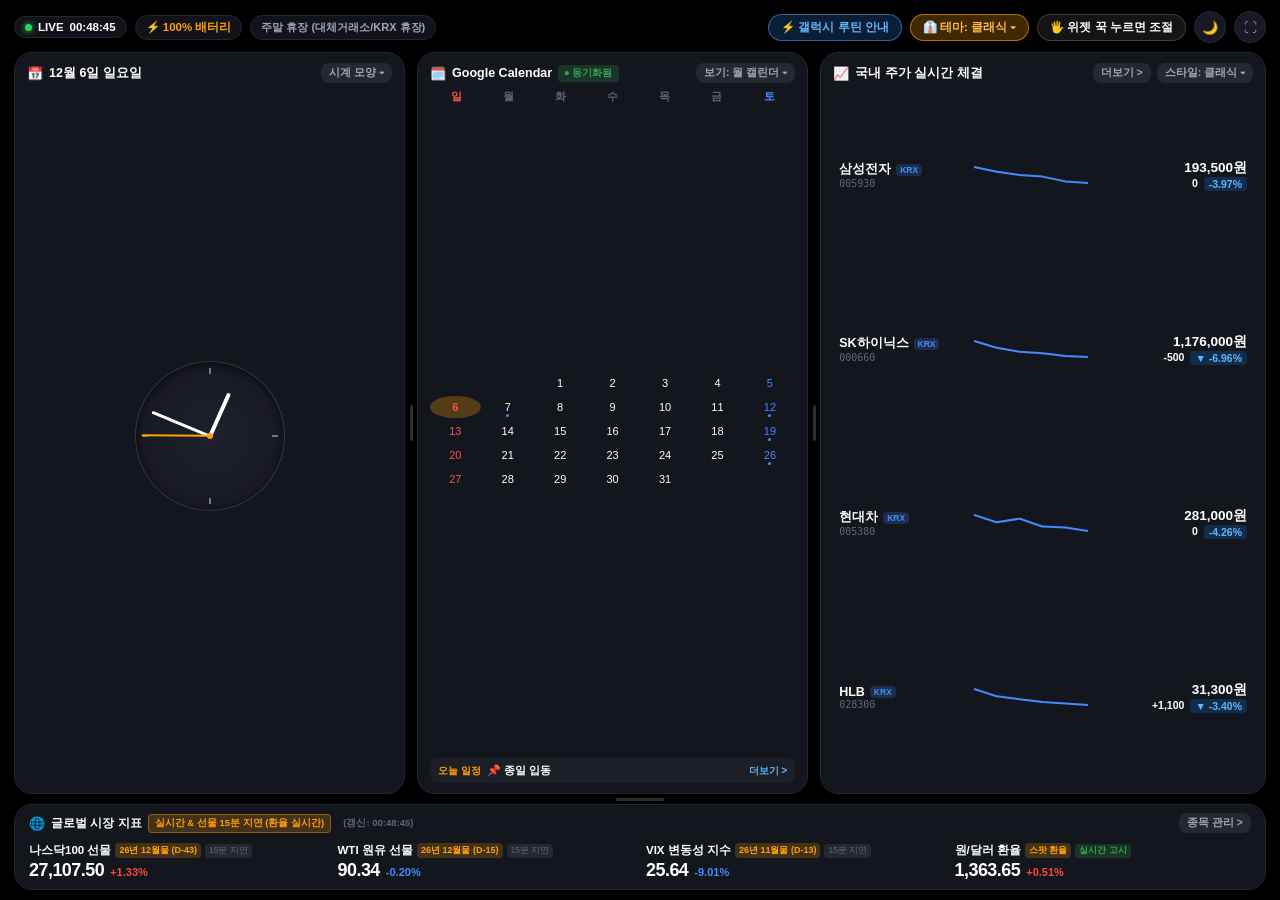
==== commit a441434c: "Add files via upload" ====
--- a/index.html
+++ b/index.html
@@ -31,38 +31,35 @@
       세로로 계속 보기 ➔
     </button>
   </div>
+
   <div id="device-wrapper">
     <div id="standby-container">
       
-      <!-- 상단 One UI 9.0 스타일 상태 & Now Brief 바 -->
+      <!-- 상단 One UI 9.0 스타일 상태 & 툴바 -->
       <header class="top-bar">
         <div class="top-left-status">
           <span class="oneui-badge live">
             <span class="live-dot"></span>
-            LIVE <span id="last-sync-time">12:00:00</span>
+            LIVE <span id="last-sync-time">12:24:46</span>
           </span>
-          <!-- 거래소 실시간 운영 상태 (KRX 정규장 & 대체거래소 NXT) -->
+          <span class="oneui-badge charge" id="battery-status-badge">⚡ 71% 배터리</span>
           <span id="market-session-badge" class="oneui-badge market-status">
-            대체거래소(NXT) 08:00 개장 예정
+            주말 휴장 (대체거래소/KRX 휴장)
           </span>
-          <span class="oneui-badge charge">⚡ 98% 충전 중</span>
-        </div>
-
-        <div class="top-center-tools">
+        </div>
+
+        <div class="top-right-tools">
+          <button id="routine-guide-btn" class="oneui-pill-btn blue">
+            ⚡ 갤럭시 루틴 안내
+          </button>
+          <button id="theme-preset-btn" class="oneui-pill-btn amber">
+            👔 테마: 클래식 ▾
+          </button>
           <button id="toggle-edit-mode-btn" class="oneui-pill-btn edit-btn">
-            🖐️ 위젯 편집 모드
-          </button>
-          <button id="open-stock-manager-btn" class="oneui-pill-btn">
-            🔍 종목 &amp; 지수 검색/관리
-          </button>
-        </div>
-
-        <div class="top-right-tools">
-          <button id="toggle-device-frame-btn" class="oneui-icon-btn" title="화면 비율 전환">
-            📱 화면 비율
+            🖐️ 위젯 꾹 누르면 조절
           </button>
           <button id="night-btn" class="oneui-icon-btn" title="야간 모드">
-            🌙 야간 모드
+            🌙
           </button>
           <button id="fullscreen-btn" class="oneui-icon-btn" title="전체화면">
             ⛶
@@ -70,89 +67,53 @@
         </div>
       </header>
 
-      <!-- One UI 9 Now Brief 정보 띠 (대체거래소 NXT 시간 및 구글 캘린더 안내) -->
-      <div class="oneui-now-brief">
-        <div class="brief-item">
-          <span class="brief-icon">🏛️</span>
-          <span class="brief-text"><strong>거래 시간:</strong> 정규장 09:00~15:30 | <strong>대체거래소(NXT)</strong> 08:00~20:00 실시간 연동</span>
-        </div>
-        <div class="brief-item">
-          <span class="brief-icon">🗓️</span>
-          <span class="brief-text"><strong>Google 캘린더:</strong> 폰 계정(hyunj@...) 자동 동기화 활성</span>
-        </div>
-      </div>
-
-      <!-- 편집 모드 알림 바 (핸들 드래그 및 위치 교체 안내) -->
+      <!-- 편집 모드 퀵 액션 바 -->
       <div id="edit-mode-quick-bar" class="edit-quick-bar hidden">
-        <span class="quick-tip">💡 <strong>One UI 9 위젯 조절:</strong> 위젯을 <strong>클릭</strong>하면 나타나는 <strong>상하좌우 조절점(●)</strong>을 드래그하세요. <strong>[위치 교체]</strong>로 서로 자리를 바꿀 수 있습니다.</span>
+        <span class="quick-tip">💡 <strong>분할선 조절:</strong> 카드 사이의 파란 분할선을 좌우/상하로 드래그하여 크기를 조절하세요.</span>
         <div class="quick-actions">
-          <button id="btn-swap-main-columns" class="oneui-pill-btn small">⇄ 좌/우 영역 교체</button>
-          <button id="btn-swap-left-widgets" class="oneui-pill-btn small">⇅ 시계/캘린더 순서 교체</button>
-          <button id="btn-reset-layout" class="oneui-pill-btn small">↺ 크기 초기화</button>
-          <button id="btn-edit-done" class="oneui-pill-btn small done">✓ 편집 완료</button>
-        </div>
-      </div>
-
-      <!-- 메인 캔버스: One UI 9 글래시 플로팅 위젯 캔버스 -->
-      <main id="widgets-canvas" class="widgets-canvas">
+          <button id="btn-swap-lr" class="oneui-pill-btn small">좌우 반전 ⇄</button>
+          <button id="btn-reset-layout" class="oneui-pill-btn small">↺ 초기화</button>
+          <button id="btn-edit-done" class="oneui-pill-btn small done">✓ 조절 완료</button>
+        </div>
+      </div>
+
+      <!-- 메인 3컬럼 클래식 카드 레이아웃 -->
+      <main id="main-content-area" class="main-content-layout">
         
-        <!-- 상단 분할 영역 (좌측 열 vs 우측 열) -->
-        <section id="upper-split-zone" class="upper-zone">
+        <!-- 상단 3개 카드 영역: [시계] | 분할선1 | [구글 캘린더] | 분할선2 | [국내 주가] -->
+        <section id="upper-cards-zone" class="upper-cards-row">
           
-          <!-- 좌측 열 (시계 & 구글 캘린더) -->
-          <div id="col-left" class="widget-column">
-            
-            <!-- 1. 시계 위젯 (어떤 크기든 항상 완벽한 정중앙에 배치 & 5가지 스타일) -->
-            <div id="widget-clock" class="android-widget" data-widget="clock">
-              <!-- 선택 시 나타나는 상하좌우 조절점 핸들들 -->
-              <div class="resize-handle handle-top"></div>
-              <div class="resize-handle handle-bottom"></div>
-              <div class="resize-handle handle-left"></div>
-              <div class="resize-handle handle-right"></div>
-              <div class="widget-action-tag">
-                <span class="tag-title">시계 위젯</span>
-                <span class="clock-face-btn" id="clock-style-toggle">스타일: 볼드 디지털 ▾</span>
-              </div>
-
-              <!-- 시계 본체 내용: 어떤 크기로 늘리든 수직/수평 완전 정중앙 배치 -->
-              <div class="widget-inner clock-centered-container">
-                <div class="w-clock-date" id="date-display">11월 5일 목요일</div>
-                
-                <!-- 1) 볼드 디지털 (기본) -->
-                <div id="clock-view-digital" class="clock-display-wrap">
-                  <div class="w-clock-digits">
-                    <span id="h-dyn">12</span><span class="colon">:</span><span id="m-dyn">00</span><span class="seconds" id="s-dyn">00</span>
-                  </div>
-                </div>
-
-                <!-- 2) 스택형 수직 타이포 (미니멀 2단) -->
-                <div id="clock-view-stacked" class="clock-display-wrap hidden">
-                  <div class="stacked-clock-container">
-                    <div class="stacked-digits">
-                      <div class="stacked-hours" id="st-h-dyn">12</div>
-                      <div class="stacked-mins" id="st-m-dyn">00</div>
-                    </div>
-                    <div class="stacked-meta">
-                      <div class="stacked-date" id="st-date-dyn">11.05 목</div>
-                      <div class="stacked-sec" id="st-sec-dyn">:00</div>
-                    </div>
-                  </div>
-                </div>
-
-                <!-- 3) 레트로 플립 시계 -->
-                <div id="clock-view-flip" class="clock-display-wrap hidden">
-                  <div class="flip-clock-row">
-                    <div class="flip-card-unit" id="f-h-dyn">12</div>
-                    <div class="flip-colon">:</div>
-                    <div class="flip-card-unit" id="f-m-dyn">00</div>
-                    <div class="flip-sec-text" id="f-s-dyn">00</div>
-                  </div>
-                </div>
-
-                <!-- 4) 클래식 크로노 아날로그 -->
-                <div id="clock-view-analog" class="clock-display-wrap hidden">
+          <!-- 1. 좌측 시계 카드 -->
+          <div id="card-clock" class="standby-card card-clock">
+            <div class="card-header">
+              <div class="card-header-left">
+                <span class="card-icon">📅</span>
+                <span class="card-title-text" id="clock-date-header">11월 7일 토요일</span>
+              </div>
+              <button class="card-chip-btn" id="clock-style-toggle">시계 모양 ▾</button>
+            </div>
+
+            <!-- 시계 페이스 컨테이너 -->
+            <div class="card-body clock-body-centered">
+              <!-- 1) 볼드 디지털 -->
+              <div id="clock-view-digital" class="clock-face-wrap hidden">
+                <div class="digital-clock-time">
+                  <span id="h-dyn">12</span><span class="colon">:</span><span id="m-dyn">24</span><span class="seconds" id="s-dyn">46</span>
+                </div>
+              </div>
+
+              <!-- 2) 스택형 수직 2단 시계 -->
+              <div id="clock-view-stacked" class="clock-face-wrap hidden">
+                <div class="stacked-digits">
+                  <div class="stacked-hours" id="st-h-dyn">12</div>
+                  <div class="stacked-mins" id="st-m-dyn">24</div>
+                </div>
+              </div>
+
+              <!-- 3) 클래식 크로노 아날로그 시계 (기본 표시) -->
+              <div id="clock-view-analog" class="clock-face-wrap">
+                <div class="analog-dial-box">
                   <div class="analog-dial">
-                    <!-- 12개 시간 눈금 인덱스 -->
                     <div class="dial-ticks">
                       <span class="tick t-12"></span><span class="tick t-3"></span>
                       <span class="tick t-6"></span><span class="tick t-9"></span>
@@ -163,252 +124,320 @@
                     <div class="dial-center-dot"></div>
                   </div>
                 </div>
-
-                <!-- 5) 사이버 터미널 HUD -->
-                <div id="clock-view-terminal" class="clock-display-wrap hidden">
-                  <div class="terminal-clock-box">
-                    <div class="terminal-row"><span class="term-dim">&gt; TIME_KST:</span> <span class="term-green" id="term-time-dyn">01:25:40</span> <span class="term-amber" id="term-sec-dyn">.00</span></div>
-                    <div class="terminal-row"><span class="term-dim">&gt; DATE_SYS:</span> <span class="term-cyan" id="term-date-dyn">2026-11-05 THU</span></div>
-                    <div class="terminal-row"><span class="term-dim">&gt; ATS_SESSION:</span> <span class="term-amber" id="term-session-dyn">NXT_ATS_READY</span></div>
-                    <div class="terminal-row"><span class="term-dim">&gt; PWR_STATE:</span> <span class="term-green">FAST_CHARGING 98%</span></div>
-                  </div>
-                </div>
-
-              </div>
-            </div>
-
-            <!-- 2. 구글 캘린더 위젯 (월 캘린더 그리드 / 주간 아젠다 / 요약 뷰 3종) -->
-            <div id="widget-calendar" class="android-widget" data-widget="calendar">
-              <div class="resize-handle handle-top"></div>
-              <div class="resize-handle handle-bottom"></div>
-              <div class="resize-handle handle-left"></div>
-              <div class="resize-handle handle-right"></div>
-              <div class="widget-action-tag">
-                <span class="tag-title">Google 캘린더</span>
-                <span class="cal-view-switch" id="cal-view-toggle">보기: 월 캘린더 그리드 ▾</span>
-              </div>
-
-              <!-- 구글 캘린더 본체 -->
-              <div class="widget-inner gcal-inner">
-                <div class="gcal-header">
-                  <div class="gcal-logo-title">
-                    <svg class="gcal-svg-icon" viewBox="0 0 24 24" width="18" height="18">
-                      <path fill="#4285F4" d="M19 4h-1V2h-2v2H8V2H6v2H5c-1.11 0-1.99.9-1.99 2L3 20a2 2 0 0 0 2 2h14c1.1 0 2-.9 2-2V6c0-1.1-.9-2-2-2zm0 16H5V9h14v11z"/>
-                      <path fill="#EA4335" d="M11 11h2v5h-2z"/>
-                    </svg>
-                    <span class="gcal-name">Google Calendar</span>
-                    <span class="gcal-sync-pill">● 동기화됨</span>
-                  </div>
-                  <span class="gcal-today-badge" id="gcal-badge-text">오늘 11월 5일</span>
-                </div>
-
-                <!-- [뷰 1] 한 달 전체가 시원하게 나오는 월 캘린더 그리드 (Full Month Grid) -->
-                <div id="gcal-month-view" class="gcal-month-container">
-                  <div class="month-nav-bar">
-                    <button class="cal-nav-arrow" id="cal-prev-btn" title="이전 달">‹</button>
-                    <span class="cal-month-title" id="cal-month-title">2026년 11월</span>
-                    <button class="cal-nav-arrow" id="cal-next-btn" title="다음 달">›</button>
-                    <button class="cal-today-pill" id="cal-today-btn">오늘</button>
-                  </div>
-                  <!-- 요일 헤더 -->
-                  <div class="cal-week-labels">
-                    <span class="lbl-sun">일</span>
-                    <span>월</span>
-                    <span>화</span>
-                    <span>수</span>
-                    <span>목</span>
-                    <span>금</span>
-                    <span class="lbl-sat">토</span>
-                  </div>
-                  <!-- 1일~31일 전체 달력 그리드 (JS 동적 렌더링) -->
-                  <div class="cal-month-cells" id="cal-month-cells"></div>
-                  <!-- 선택된 날짜의 일정 프리뷰 바 -->
-                  <div class="cal-selected-preview" id="cal-selected-preview">
-                    <span class="prev-badge" id="prev-date-badge">11월 5일 (오늘)</span>
-                    <span class="prev-text" id="prev-event-text">📌 KRX 정규장 회의 외 3건의 일정이 있습니다</span>
-                  </div>
-                </div>
-
-                <!-- [뷰 2] 일정 목록(Agenda) + 하단 주간 칩 뷰 -->
-                <div id="gcal-agenda-view" class="gcal-agenda-container hidden">
-                  <div class="gcal-event-list">
-                    <div class="gcal-event-row">
-                      <span class="event-color-dot" style="background:#4285f4;"></span>
-                      <div class="event-time-col">08:00 - 08:50</div>
-                      <div class="event-desc-col">
-                        <strong class="event-title">대체거래소(NXT) 프리마켓 시초가 체크</strong>
-                        <span class="event-loc">스톡 스탠바이 실시간</span>
-                      </div>
-                    </div>
-                    <div class="gcal-event-row">
-                      <span class="event-color-dot" style="background:#0f9d58;"></span>
-                      <div class="event-time-col">10:00 - 11:30</div>
-                      <div class="event-desc-col">
-                        <strong class="event-title">KRX 정규장 포트폴리오 리밸런싱 회의</strong>
-                        <span class="event-loc">구글 미트 (Google Meet)</span>
-                      </div>
-                    </div>
-                    <div class="gcal-event-row">
-                      <span class="event-color-dot" style="background:#f4b400;"></span>
-                      <div class="event-time-col">15:30 - 18:00</div>
-                      <div class="event-desc-col">
-                        <strong class="event-title">NXT 애프터마켓 대체거래소 체결 모니터링</strong>
-                        <span class="event-loc">트레이딩 데스크</span>
-                      </div>
-                    </div>
-                    <div class="gcal-event-row">
-                      <span class="event-color-dot" style="background:#a142f4;"></span>
-                      <div class="event-time-col">19:00 - 20:30</div>
-                      <div class="event-desc-col">
-                        <strong class="event-title">저녁 약속 (가족 식사)</strong>
-                        <span class="event-loc">강남 파인다이닝</span>
-                      </div>
-                    </div>
-                  </div>
-                  <!-- 하단 주간 날짜 칩 바 -->
-                  <div class="agenda-week-strip" id="cal-grid-dyn"></div>
-                </div>
-
-                <!-- [뷰 3] 오늘의 요약 카드 (At-a-Glance Minimal) -->
-                <div id="gcal-summary-view" class="gcal-summary-container hidden">
-                  <div class="summary-hero-date">
-                    <div class="hero-day-num" id="sum-hero-day">05</div>
-                    <div class="hero-day-meta">
-                      <span class="hero-day-name" id="sum-hero-dayname">목요일</span>
-                      <span class="hero-month-name" id="sum-hero-month">2026.11</span>
-                    </div>
-                  </div>
-                  <div class="summary-next-card">
-                    <div class="next-tag">NEXT UPCOMING</div>
-                    <div class="next-title">KRX 정규장 포트폴리오 리밸런싱 회의</div>
-                    <div class="next-time">⏰ 10:00 - 11:30 (온라인 구글 미트)</div>
-                  </div>
-                </div>
-
-              </div>
-            </div>
-
-          </div>
-
-          <!-- 우측 열 (실시간 국내 주가 - 4가지 위젯 스타일 지원) -->
-          <div id="col-right" class="widget-column">
-            
-            <div id="widget-stocks" class="android-widget" data-widget="stocks">
-              <div class="resize-handle handle-top"></div>
-              <div class="resize-handle handle-bottom"></div>
-              <div class="resize-handle handle-left"></div>
-              <div class="resize-handle handle-right"></div>
-              <div class="widget-action-tag">
-                <span class="tag-title">국내 주가 (KRX &amp; NXT)</span>
-                <span class="stock-style-btn" id="stock-style-toggle">스타일: 클래식 리스트 ▾</span>
-                <span class="stock-search-btn-tag" id="open-stock-manager-btn-tag">+ 종목 검색/추가</span>
-              </div>
-
-              <div class="widget-inner">
-                <div class="widget-title-bar">
-                  <div class="title-left">
-                    <span class="w-heading" id="stock-view-heading">국내 주가 실시간 체결</span>
-                    <span id="market-source-pill" class="market-pill">KRX 정규 + NXT 대체거래소</span>
-                  </div>
-                  <div class="market-time-hint" id="market-time-hint">
-                    NXT 거래시간: 08:00 ~ 20:00
-                  </div>
-                </div>
-
-                <!-- [스타일 1] 클래식 실시간 호가/체결 리스트 -->
-                <div class="stock-scroll-list" id="stock-view-classic">
-                  <!-- JS 동적 렌더링 -->
-                </div>
-
-                <!-- [스타일 2] 미니 스파크라인 트렌드 카드 뷰 -->
-                <div class="stock-sparkline-grid hidden" id="stock-view-sparkline">
-                  <!-- JS 동적 렌더링 -->
-                </div>
-
-                <!-- [스타일 3] 시장 섹터 히트맵 뷰 (Market Heatmap) -->
-                <div class="stock-heatmap-container hidden" id="stock-view-heatmap">
-                  <!-- JS 동적 렌더링 -->
-                </div>
-
-                <!-- [스타일 4] 1등 대장주 포커스 뷰 (Single Asset Deep Dive) -->
-                <div class="stock-focus-container hidden" id="stock-view-focus">
-                  <!-- JS 동적 렌더링 -->
-                </div>
-
-              </div>
-            </div>
-
+              </div>
+
+              <!-- 4) 레트로 플립 시계 -->
+              <div id="clock-view-flip" class="clock-face-wrap hidden">
+                <div class="flip-clock-row">
+                  <div class="flip-unit" id="f-h-dyn">12</div>
+                  <div class="flip-colon">:</div>
+                  <div class="flip-unit" id="f-m-dyn">24</div>
+                </div>
+              </div>
+
+              <!-- 5) 사이버 터미널 시계 -->
+              <div id="clock-view-terminal" class="clock-face-wrap hidden">
+                <div class="terminal-text">
+                  <div>&gt; TIME: <span class="term-green" id="term-time-dyn">12:24:46</span></div>
+                  <div>&gt; DATE: <span class="term-cyan" id="term-date-dyn">2026-11-07 SAT</span></div>
+                  <div>&gt; ATS: <span class="term-amber">KRX/NXT_CLOSED</span></div>
+                </div>
+              </div>
+            </div>
+          </div>
+
+          <!-- 1번 수직 분할선 (시계 vs 캘린더) -->
+          <div class="touch-splitter vertical-splitter" id="splitter-v1">
+            <div class="splitter-handle"></div>
+          </div>
+
+          <!-- 2. 중앙 구글 캘린더 카드 -->
+          <div id="card-calendar" class="standby-card card-calendar">
+            <div class="card-header">
+              <div class="card-header-left">
+                <span class="card-icon">🗓️</span>
+                <span class="card-title-text">Google Calendar</span>
+                <span class="sync-badge">● 동기화됨</span>
+              </div>
+              <button class="card-chip-btn" id="cal-view-toggle">보기: 월 캘린더 ▾</button>
+            </div>
+
+            <!-- 캘린더 본체 -->
+            <div class="card-body cal-card-body">
+              <!-- [뷰 1] 월 캘린더 그리드 -->
+              <div id="cal-view-month" class="cal-view-pane">
+                <div class="cal-days-header">
+                  <span class="day-sun">일</span>
+                  <span>월</span>
+                  <span>화</span>
+                  <span>수</span>
+                  <span>목</span>
+                  <span>금</span>
+                  <span class="day-sat">토</span>
+                </div>
+                <div class="cal-month-grid" id="cal-month-days-container">
+                  <!-- JS에서 1일~30일 동적 생성 -->
+                </div>
+                <div class="cal-today-summary-bar" id="open-cal-detail-btn-1">
+                  <span class="summary-label">오늘 일정</span>
+                  <span class="summary-text" id="cal-today-summary-text">📌 종일 입동</span>
+                  <span class="summary-more">더보기 &gt;</span>
+                </div>
+              </div>
+
+              <!-- [뷰 2] 일정 목록 타임라인 -->
+              <div id="cal-view-agenda" class="cal-view-pane hidden">
+                <div class="agenda-subtitle" id="agenda-date-subtitle">오늘의 일정 (11월 7일 토요일)</div>
+                <div class="agenda-events-list">
+                  <div class="agenda-item active">
+                    <span class="event-dot" style="background:#4285f4;"></span>
+                    <span class="event-time">종일</span>
+                    <span class="event-title">입동 (절기)</span>
+                  </div>
+                  <div class="agenda-item">
+                    <span class="event-dot" style="background:#34a853;"></span>
+                    <span class="event-time">10:00 - 11:30</span>
+                    <span class="event-title">포트폴리오 주말 정기 점검</span>
+                  </div>
+                  <div class="agenda-item">
+                    <span class="event-dot" style="background:#fbbc05;"></span>
+                    <span class="event-time">14:00 - 15:30</span>
+                    <span class="event-title">글로벌 거시경제 분석 미팅</span>
+                  </div>
+                  <div class="agenda-item">
+                    <span class="event-dot" style="background:#a142f4;"></span>
+                    <span class="event-time">19:00 - 20:30</span>
+                    <span class="event-title">가족 저녁 식사</span>
+                  </div>
+                </div>
+                <div class="agenda-more-row" id="open-cal-detail-btn-2">
+                  <span>더보기 &gt;</span>
+                </div>
+              </div>
+
+              <!-- [뷰 3] 오늘의 요약 카드 -->
+              <div id="cal-view-summary" class="cal-view-pane hidden">
+                <div class="summary-hero-box">
+                  <div class="hero-day-large" id="sum-day-num">07</div>
+                  <div class="hero-meta-col">
+                    <span class="hero-month-str" id="sum-month-str">11월 7일</span>
+                    <span class="hero-day-str" id="sum-day-str">토요일</span>
+                  </div>
+                </div>
+                <div class="summary-upcoming-box" id="open-cal-detail-btn-3">
+                  <div class="upcoming-tag">NEXT UPCOMING</div>
+                  <div class="upcoming-title">입동 (절기)</div>
+                  <div class="upcoming-time">⏰ 종일</div>
+                </div>
+              </div>
+            </div>
+          </div>
+
+          <!-- 2번 수직 분할선 (캘린더 vs 국내 주가) -->
+          <div class="touch-splitter vertical-splitter" id="splitter-v2">
+            <div class="splitter-handle"></div>
+          </div>
+
+          <!-- 3. 우측 국내 주가 실시간 체결 카드 -->
+          <div id="card-stocks" class="standby-card card-stocks">
+            <div class="card-header">
+              <div class="card-header-left">
+                <span class="card-icon stock-green">📈</span>
+                <span class="card-title-text">국내 주가 실시간 체결</span>
+              </div>
+              <div class="card-header-right">
+                <button class="card-chip-btn" id="open-stock-manager-btn">더보기 &gt;</button>
+                <button class="card-chip-btn" id="stock-style-toggle">스타일 ▾</button>
+              </div>
+            </div>
+
+            <!-- 주가 목록 본체 -->
+            <div class="card-body stock-card-body">
+              <!-- 스타일 1: 클래식 리스트 -->
+              <div id="stock-view-classic" class="stock-list-container">
+                <!-- JS 동적 생성: 삼성전자, SK하이닉스, 현대차, HLB -->
+              </div>
+              <!-- 스타일 2: 미니 차트 카드 -->
+              <div id="stock-view-sparkline" class="stock-spark-grid hidden"></div>
+              <!-- 스타일 3: 섹터 히트맵 -->
+              <div id="stock-view-heatmap" class="stock-heat-grid hidden"></div>
+              <!-- 스타일 4: 1등 대장주 포커스 -->
+              <div id="stock-view-focus" class="stock-focus-container hidden"></div>
+            </div>
           </div>
 
         </section>
 
-        <!-- 하단 영역 (해외 선물 & 월물 지수 바 - 위아래로 넓히면 2줄 카드로 확장) -->
-        <section id="lower-zone" class="lower-zone">
-          
-          <div id="widget-futures" class="android-widget" data-widget="futures">
-            <div class="resize-handle handle-top"></div>
-            <div class="resize-handle handle-bottom"></div>
-            <div class="resize-handle handle-left"></div>
-            <div class="resize-handle handle-right"></div>
-            <div class="widget-action-tag">
-              <span class="tag-title">해외 선물 &amp; 지수 전광판 (높이를 위로 키워보세요!)</span>
-            </div>
-
-            <div class="widget-inner futures-inner">
-              <div class="futures-grid-wrapper" id="futures-chips-box">
-                <!-- JS 동적 렌더링 -->
-              </div>
-            </div>
-          </div>
-
+        <!-- [디자인 2] 사이버 아크 HUD 스트림 레이아웃 (테마: 사이버 선택 시 표시) -->
+        <section id="cyber-cards-zone" class="cyber-cards-row hidden">
+          <!-- 좌측 사이버 아크 원형 HUD 시계 팟 -->
+          <div id="cyber-clock-pod" class="cyber-clock-pod">
+            <div class="cyber-pod-header">
+              <span class="card-icon">📅</span>
+              <span class="card-title-text" id="cyber-clock-date">11월 7일 토요일</span>
+            </div>
+            <div class="cyber-pod-body" id="cyber-clock-body">
+              <div class="cyber-clock-center" id="cyber-clock-slot"></div>
+            </div>
+            <div class="cyber-pod-footer">
+              <button class="card-chip-btn cyber-chip" id="cyber-clock-cycle-btn">시계 모양 ▾</button>
+            </div>
+          </div>
+
+          <!-- 사이버 분할선 -->
+          <div class="touch-splitter vertical-splitter" id="splitter-cyber">
+            <div class="splitter-handle"></div>
+          </div>
+
+          <!-- 우측: 상단 가로 일정 흐름 + 하단 3D 계단식 주식 선반 -->
+          <div id="cyber-right-col" class="cyber-right-col">
+            <!-- 상단 가로 일정 흐름 (HorizontalScheduleFlow) -->
+            <div class="cyber-schedule-flow-box" id="open-cal-detail-cyber">
+              <div class="flow-header">
+                <span class="card-icon">🗓️</span>
+                <span class="card-title-text">Google Calendar</span>
+                <span class="sync-badge">● 동기화됨</span>
+              </div>
+              <div class="flow-items-scroll">
+                <div class="flow-chip active"><span class="flow-dot blue"></span> 09:00 팀 회의</div>
+                <div class="flow-chip"><span class="flow-dot green"></span> 10:30 업무 보고</div>
+                <div class="flow-chip"><span class="flow-dot amber"></span> 13:00 현장 점검</div>
+                <div class="flow-chip"><span class="flow-dot purple"></span> 15:00 프로젝트 회의</div>
+              </div>
+            </div>
+
+            <!-- 하단 3D 계단식 주식 선반 (CyberStockShelves) -->
+            <div class="cyber-shelves-box">
+              <div class="shelves-header">
+                <div class="card-header-left">
+                  <span class="card-icon stock-green">📈</span>
+                  <span class="card-title-text">국내 주가 실시간 체결</span>
+                </div>
+                <button class="card-chip-btn" id="cyber-stock-manager-btn">더보기 &gt;</button>
+              </div>
+              <div class="cyber-shelves-list" id="cyber-shelves-container">
+                <!-- JS 동적 생성 -->
+              </div>
+            </div>
+          </div>
         </section>
 
+        <!-- 가로 분할선 (상단 3개 카드 vs 하단 지표 바) -->
+        <div class="touch-splitter horizontal-splitter" id="splitter-h">
+          <div class="splitter-handle"></div>
+        </div>
+
+        <!-- 하단 글로벌 시장 지표 바 -->
+        <section id="card-futures" class="standby-card card-futures">
+          <div class="futures-header-bar">
+            <div class="f-header-left">
+              <span class="f-globe-icon">🌐</span>
+              <span class="f-header-title">글로벌 시장 지표</span>
+              <span class="f-badge orange">실시간 &amp; 선물 15분 지연 (환율 실시간)</span>
+              <span class="f-badge gray">(갱신: <span id="f-sync-time">12:24:46</span>)</span>
+            </div>
+            <button class="card-chip-btn" id="open-futures-manager-btn">종목 관리 &gt;</button>
+          </div>
+
+          <div class="futures-items-row" id="futures-container">
+            <!-- JS 동적 생성: 나스닥100선물, WTI원유선물, VIX변동성지수, 원/달러환율 -->
+          </div>
+        </section>
+
       </main>
-
-      <!-- 번인 방지 픽셀 시프트 알림 태그 -->
-      <div id="burnin-status" class="burnin-tag">
-        Samsung Galaxy One UI 9 OLED Burn-in Protection Active (Pixel Shifting)
-      </div>
 
     </div>
   </div>
 
-  <!-- 종목 & 해외 선물 검색/관리 모달 -->
+  <!-- 갤럭시 루틴 충전 자동 실행 안내 모달 -->
+  <div id="routine-modal" class="oneui-modal-overlay">
+    <div class="oneui-modal-card">
+      <div class="modal-header">
+        <h2 class="modal-title">⚡ 갤럭시 루틴 충전 자동 실행 설정</h2>
+        <button class="modal-close-btn" id="close-routine-btn">✕</button>
+      </div>
+      <div class="modal-body-scroll">
+        <p class="routine-step"><strong>1. 갤럭시 [설정] 앱 실행 ➔ [모드 및 루틴] 선택</strong></p>
+        <p class="routine-step"><strong>2. 우측 상단 [+] 눌러 새 루틴 만들기</strong></p>
+        <p class="routine-step"><strong>3. [언제 실행할까요?] ➔ [충전 상태] ➔ '충전 중' 선택</strong></p>
+        <p class="routine-step"><strong>4. [무엇을 할까요?] ➔ [앱] ➔ '앱을 열거나 앱 동작 수행' ➔ 이 앱 선택</strong></p>
+        <p class="routine-desc">이제 무선 충전 거치대에 올리거나 케이블을 꽂으면 스탠바이 화면이 자동으로 켜집니다!</p>
+      </div>
+      <div class="modal-footer">
+        <button class="oneui-pill-btn highlight full-width" id="confirm-routine-btn">확인 완료</button>
+      </div>
+    </div>
+  </div>
+
+  <!-- 종목 & 해외선물 관리 모달 -->
   <div id="stock-manager-modal" class="oneui-modal-overlay">
     <div class="oneui-modal-card">
       <div class="modal-header">
-        <div>
-          <h2 class="modal-title">주식 종목 &amp; 해외 선물 지수 관리</h2>
-          <p class="modal-sub">KRX 정규장 및 대체거래소(NXT 08:00~20:00) 종목과 해외 선물을 관리하세요.</p>
-        </div>
+        <h2 class="modal-title">주식 종목 &amp; 해외 지수 관리</h2>
         <button class="modal-close-btn" id="close-stock-manager-btn">✕</button>
       </div>
-
       <div class="tab-buttons">
-        <button class="tab-btn active" id="tab-stocks-btn">🇰🇷 국내 주식 관리 (KRX / NXT)</button>
-        <button class="tab-btn" id="tab-futures-btn">🌐 해외 선물 &amp; 지수 (월물 선택)</button>
-      </div>
-
+        <button class="tab-btn active" id="tab-stocks-btn">🇰🇷 국내 주식 관리</button>
+        <button class="tab-btn" id="tab-futures-btn">🌐 해외 지수/선물 선택</button>
+      </div>
       <div id="tab-stocks-content" class="tab-content active">
         <div class="search-box-row">
-          <input type="text" id="stock-search-input" placeholder="종목명(예: 카카오, 에코프로, 현대차) 또는 6자리 코드 입력..." autocomplete="off">
+          <input type="text" id="stock-search-input" placeholder="종목명(삼성전자, 에코프로...) 검색">
           <button id="stock-search-btn" class="oneui-pill-btn highlight">추가</button>
         </div>
-        <div id="search-quick-tags" class="quick-tags-row">
-          <span class="tag-label">추천 빠른 추가:</span>
-        </div>
-
-        <h3 class="section-heading">현재 화면에 표시 중인 주식 종목 (<span id="tracked-stock-count">0</span>개)</h3>
         <div id="tracked-stock-list" class="manager-item-list"></div>
       </div>
-
       <div id="tab-futures-content" class="tab-content">
-        <p class="section-desc">체크한 해외 지수 및 선물이 하단 선물 전광판에 실시간으로 표시됩니다.</p>
         <div id="futures-selection-list" class="manager-item-list"></div>
       </div>
-
       <div class="modal-footer">
-        <button id="save-manager-btn" class="oneui-pill-btn highlight full-width">설정 저장 및 화면 적용</button>
+        <button id="save-manager-btn" class="oneui-pill-btn highlight full-width">저장 및 화면 적용</button>
+      </div>
+    </div>
+  </div>
+
+  <!-- 구글 캘린더 전체 일정 모달 다이얼로그 (CalendarDetailDialog) -->
+  <div id="calendar-detail-modal" class="oneui-modal-overlay">
+    <div class="oneui-modal-card">
+      <div class="modal-header">
+        <h2 class="modal-title">🗓️ Google Calendar 전체 일정</h2>
+        <button class="modal-close-btn" id="close-cal-detail-btn">✕</button>
+      </div>
+      <div class="modal-body-scroll">
+        <div class="cal-modal-date-title" id="cal-modal-today-title" style="color:var(--accent-amber); font-weight:bold; margin-bottom:12px;">오늘의 일정 (11월 7일 토요일)</div>
+        <div class="cal-modal-events-list" style="display:flex; flex-direction:column; gap:8px;">
+          <div class="modal-event-item" style="display:flex; align-items:center; gap:10px; background:#1C1E2B; padding:10px 14px; border-radius:12px;">
+            <span class="event-dot" style="width:10px; height:10px; border-radius:50%; background:#4285F4; display:inline-block;"></span>
+            <div class="m-event-info">
+              <div class="m-event-title" style="font-size:13px; font-weight:bold; color:#fff;">09:00 팀 회의</div>
+              <div class="m-event-desc" style="font-size:11px; color:#A0A4B8;">주간 포트폴리오 리밸런싱 회의</div>
+            </div>
+          </div>
+          <div class="modal-event-item" style="display:flex; align-items:center; gap:10px; background:#1C1E2B; padding:10px 14px; border-radius:12px;">
+            <span class="event-dot" style="width:10px; height:10px; border-radius:50%; background:#34A853; display:inline-block;"></span>
+            <div class="m-event-info">
+              <div class="m-event-title" style="font-size:13px; font-weight:bold; color:#fff;">10:30 업무 보고</div>
+              <div class="m-event-desc" style="font-size:11px; color:#A0A4B8;">KRX 정규장 및 NXT 대체거래소 시세 점검</div>
+            </div>
+          </div>
+          <div class="modal-event-item" style="display:flex; align-items:center; gap:10px; background:#1C1E2B; padding:10px 14px; border-radius:12px;">
+            <span class="event-dot" style="width:10px; height:10px; border-radius:50%; background:#FF9F0A; display:inline-block;"></span>
+            <div class="m-event-info">
+              <div class="m-event-title" style="font-size:13px; font-weight:bold; color:#fff;">13:00 현장 점검</div>
+              <div class="m-event-desc" style="font-size:11px; color:#A0A4B8;">인프라 및 실시간 스트리밍 모니터링</div>
+            </div>
+          </div>
+          <div class="modal-event-item" style="display:flex; align-items:center; gap:10px; background:#1C1E2B; padding:10px 14px; border-radius:12px;">
+            <span class="event-dot" style="width:10px; height:10px; border-radius:50%; background:#A142F4; display:inline-block;"></span>
+            <div class="m-event-info">
+              <div class="m-event-title" style="font-size:13px; font-weight:bold; color:#fff;">15:00 프로젝트 회의</div>
+              <div class="m-event-desc" style="font-size:11px; color:#A0A4B8;">스탠바이 앱 릴리즈 및 최종 피드백</div>
+            </div>
+          </div>
+        </div>
+      </div>
+      <div class="modal-footer" style="margin-top:14px;">
+        <button class="oneui-pill-btn highlight full-width" id="confirm-cal-detail-btn">확인 완료</button>
       </div>
     </div>
   </div>
--- a/styles.css
+++ b/styles.css
@@ -1 +1 @@
-*{box-sizing:border-box;margin:0;padding:0;user-select:none;-webkit-user-select:none;}:root{--bg-color:#000000;--surface-color:#121316;--card-bg:rgba(20,22,28,0.82);--card-border:rgba(255,255,255,0.14);--text-primary:#ffffff;--text-secondary:#a4a7b5;--text-dimmed:#686b7a;--accent-amber:#ff9f0a;--accent-blue:#0a84ff;--accent-mint:#30d158;--stock-red:#ff453a;--stock-red-bg:rgba(255,69,58,0.16);--stock-blue:#0a84ff;--stock-blue-bg:rgba(10,132,255,0.16);--col-left-width:45%;--clock-height:56%;--lower-zone-height:84px;--widget-gap:16px;--order-left-col:1;--order-right-col:2;--order-clock:1;--order-cal:2;}body.night-mode{--bg-color:#050200;--surface-color:#0f0500;--card-bg:rgba(22,9,0,0.94);--card-border:rgba(255,110,0,0.22);--text-primary:#e66000;--text-secondary:#b34a00;--text-dimmed:#733000;--accent-amber:#ff6600;--stock-red:#d32f2f;--stock-red-bg:rgba(211,47,47,0.2);--stock-blue:#1976d2;--stock-blue-bg:rgba(25,118,210,0.2);}body{background-color:#07080b;color:var(--text-primary);font-family:-apple-system,BlinkMacSystemFont,"Pretendard","Samsung Sans","Segoe UI",Roboto,sans-serif;min-height:100vh;display:flex;justify-content:center;align-items:center;overflow:hidden;}body.ratio-device #device-wrapper{width:96vw;max-width:1440px;height:94vh;max-height:860px;background-color:var(--bg-color);border-radius:38px;border:4px solid #1c1d24;box-shadow:0 24px 80px rgba(0,0,0,0.92),0 0 0 1px rgba(255,255,255,0.08);position:relative;overflow:hidden;display:flex;flex-direction:column;}body.ratio-full #device-wrapper{width:100vw;height:100vh;border-radius:0;border:none;background-color:var(--bg-color);position:relative;overflow:hidden;display:flex;flex-direction:column;}#standby-container{width:100%;height:100%;display:flex;flex-direction:column;padding:16px 22px 14px 22px;position:relative;transition:transform 1.2s cubic-bezier(0.2,0.8,0.2,1);}.top-bar{display:flex;justify-content:space-between;align-items:center;padding-bottom:8px;z-index:20;flex-shrink:0;}.top-left-status{display:flex;align-items:center;gap:8px;}.oneui-badge{display:inline-flex;align-items:center;gap:6px;font-size:11px;font-weight:600;padding:4px 10px;border-radius:12px;background:rgba(255,255,255,0.06);border:1px solid rgba(255,255,255,0.1);color:var(--text-secondary);font-family:monospace;}.oneui-badge.live{color:#fff;}.oneui-badge.charge{background:rgba(255,159,10,0.12);color:var(--accent-amber);border-color:rgba(255,159,10,0.28);}.oneui-badge.market-status{background:rgba(10,132,255,0.14);color:#64b5f6;border-color:rgba(10,132,255,0.35);font-family:-apple-system,BlinkMacSystemFont,"Pretendard",sans-serif;font-size:11px;}.oneui-badge.market-status.open{background:rgba(48,209,88,0.14);color:var(--accent-mint);border-color:rgba(48,209,88,0.35);}.live-dot{width:8px;height:8px;background-color:var(--accent-mint);border-radius:50%;box-shadow:0 0 10px var(--accent-mint);animation:pulseDot 2s infinite ease-in-out;}@keyframes pulseDot{0%,100%{opacity:1;transform:scale(1);}50%{opacity:0.35;transform:scale(0.75);}}.top-center-tools{display:flex;gap:10px;}.top-right-tools{display:flex;gap:8px;}.oneui-pill-btn{background:var(--card-bg);border:1px solid var(--card-border);color:var(--text-primary);padding:6px 15px;border-radius:20px;font-size:12px;font-weight:600;cursor:pointer;display:inline-flex;align-items:center;gap:6px;transition:all 0.2s ease;backdrop-filter:blur(14px);}.oneui-pill-btn:hover{background:rgba(255,255,255,0.14);transform:translateY(-1px);}.oneui-pill-btn.edit-btn{background:rgba(10,132,255,0.18);border-color:var(--accent-blue);color:#64b5f6;}.oneui-pill-btn.highlight{background:var(--accent-amber);border-color:var(--accent-amber);color:#000;font-weight:700;}.oneui-pill-btn.done{background:var(--accent-mint);border-color:var(--accent-mint);color:#000;font-weight:700;}.oneui-pill-btn.small{padding:4px 10px;font-size:11px;}.oneui-icon-btn{background:var(--card-bg);border:1px solid var(--card-border);color:var(--text-secondary);padding:6px 11px;border-radius:14px;font-size:12px;cursor:pointer;transition:all 0.2s;}.oneui-icon-btn:hover{background:rgba(255,255,255,0.1);color:var(--text-primary);}.oneui-now-brief{display:flex;justify-content:space-between;align-items:center;background:rgba(255,255,255,0.04);border:1px solid rgba(255,255,255,0.08);border-radius:14px;padding:5px 14px;margin-bottom:12px;font-size:11px;color:var(--text-secondary);flex-shrink:0;}.brief-item{display:flex;align-items:center;gap:6px;}.brief-icon{font-size:12px;}.brief-text strong{color:var(--text-primary);}.edit-quick-bar{display:flex;justify-content:space-between;align-items:center;background:rgba(10,132,255,0.12);border:1px solid rgba(10,132,255,0.35);border-radius:16px;padding:8px 16px;margin-bottom:12px;font-size:12px;animation:fadeInDown 0.3s ease;flex-shrink:0;}.edit-quick-bar.hidden{display:none;}@keyframes fadeInDown{from{opacity:0;transform:translateY(-8px);}to{opacity:1;transform:translateY(0);}}.quick-tip{color:#90caf9;}.quick-actions{display:flex;gap:8px;}.widgets-canvas{flex:1;display:flex;flex-direction:column;gap:var(--widget-gap);min-height:0;position:relative;}.upper-zone{flex:1;display:flex;flex-direction:row;gap:var(--widget-gap);min-height:0;position:relative;}.widget-column{display:flex;flex-direction:column;gap:14px;min-height:0;position:relative;}#col-left{width:var(--col-left-width);order:var(--order-left-col);min-width:280px;max-width:75%;}#col-right{width:calc(100% - var(--col-left-width) - var(--widget-gap));order:var(--order-right-col);min-width:280px;}#widget-clock{height:var(--clock-height);order:var(--order-clock);min-height:90px;max-height:82%;}#widget-calendar{height:calc(100% - var(--clock-height) - 14px);order:var(--order-cal);min-height:90px;}#widget-stocks{height:100%;}.lower-zone{height:var(--lower-zone-height);min-height:64px;max-height:245px;display:flex;flex-direction:column;flex-shrink:0;}#widget-futures{height:100%;}.android-widget{background:var(--card-bg);border:1px solid var(--card-border);border-radius:26px;position:relative;overflow:visible;backdrop-filter:blur(28px);-webkit-backdrop-filter:blur(28px);box-shadow:0 12px 36px rgba(0,0,0,0.45);transition:border-color 0.25s,box-shadow 0.25s;cursor:default;}.widget-inner{width:100%;height:100%;padding:14px 18px;display:flex;flex-direction:column;border-radius:26px;overflow:hidden;min-width:0;min-height:0;}.clock-centered-container{display:flex;flex-direction:column;justify-content:center;align-items:center;text-align:center;width:100%;height:100%;padding:var(--clock-pad-y,10px) var(--clock-pad-x,16px);overflow:hidden;}.android-widget.widget-selected,body.editing .android-widget{border:2px solid #0a84ff !important;box-shadow:0 0 20px rgba(10,132,255,0.5);}.widget-action-tag{display:none;position:absolute;top:-12px;left:18px;background:#0a84ff;color:#fff;font-size:11px;font-weight:bold;padding:2px 10px;border-radius:10px;z-index:30;box-shadow:0 4px 10px rgba(0,0,0,0.5);align-items:center;gap:8px;}.android-widget.widget-selected .widget-action-tag,body.editing .android-widget .widget-action-tag{display:flex;}.resize-handle{display:none;position:absolute;width:16px;height:16px;background:#ffffff;border:3px solid #0a84ff;border-radius:50%;box-shadow:0 2px 8px rgba(0,0,0,0.6);z-index:35;touch-action:none;transition:transform 0.15s,background-color 0.15s;}.resize-handle:hover,.resize-handle.active{transform:scale(1.35);background:#ff9f0a;border-color:#ff9f0a;}.android-widget.widget-selected .resize-handle,body.editing .android-widget .resize-handle{display:block;}.handle-top{top:-8px;left:50%;transform:translateX(-50%);cursor:ns-resize;}.handle-bottom{bottom:-8px;left:50%;transform:translateX(-50%);cursor:ns-resize;}.handle-left{left:-8px;top:50%;transform:translateY(-50%);cursor:ew-resize;}.handle-right{right:-8px;top:50%;transform:translateY(-50%);cursor:ew-resize;}.w-clock-date{font-size:var(--clock-date-size,16px);font-weight:600;color:var(--text-secondary);margin-bottom:calc(var(--clock-font-size,76px) * 0.08);text-align:center;white-space:nowrap;transition:font-size 0.05s ease,margin-bottom 0.05s ease;}.clock-face-btn{background:rgba(255,255,255,0.15);padding:1px 6px;border-radius:6px;cursor:pointer;font-size:10px;}.clock-display-wrap{display:flex;align-items:center;justify-content:center;width:100%;}.hidden{display:none !important;}.clock-display-wrap.hidden{display:none !important;}.w-clock-digits{display:flex;align-items:baseline;justify-content:center;font-size:var(--clock-font-size,76px);font-weight:900;letter-spacing:-2px;line-height:1;white-space:nowrap;transition:font-size 0.05s ease;}.w-clock-digits .colon{animation:blink 1s infinite;margin:0 var(--clock-colon-margin,4px);}@keyframes blink{0%,100%{opacity:1;}50%{opacity:0.2;}}.w-clock-digits .seconds{font-size:var(--clock-sec-size,24px);font-family:monospace;color:var(--text-secondary);margin-left:calc(var(--clock-font-size,76px) * 0.10);transition:font-size 0.05s ease;}.flip-clock-row{display:flex;align-items:center;justify-content:center;gap:calc(var(--flip-card-width,84px) * 0.14);}.flip-card-unit{width:var(--flip-card-width,84px);height:var(--flip-card-height,98px);background:#111216;border:1px solid #2d2f3d;border-radius:calc(var(--flip-card-width,84px) * 0.18);display:flex;justify-content:center;align-items:center;font-size:var(--flip-font-size,56px);font-weight:900;position:relative;box-shadow:inset 0 1px 0 rgba(255,255,255,0.1),0 8px 20px rgba(0,0,0,0.6);transition:width 0.05s ease,height 0.05s ease,font-size 0.05s ease;}.flip-card-unit::after{content:"";position:absolute;top:50%;left:0;right:0;height:2px;background:rgba(0,0,0,0.7);}.flip-colon{font-size:calc(var(--flip-font-size,56px) * 0.7);font-weight:bold;color:var(--accent-amber);}.flip-sec-text{font-size:calc(var(--flip-font-size,56px) * 0.36);font-family:monospace;color:var(--text-secondary);margin-left:6px;}.analog-dial{width:var(--analog-dial-size,120px);height:var(--analog-dial-size,120px);border-radius:50%;background:#14151b;border:2px solid var(--card-border);position:relative;transition:width 0.05s ease,height 0.05s ease;}.dial-ticks{position:absolute;inset:4px;}.tick{position:absolute;background:rgba(255,255,255,0.35);border-radius:2px;}.tick.t-12{top:2px;left:50%;width:2px;height:6px;transform:translateX(-50%);background:var(--accent-amber);}.tick.t-6{bottom:2px;left:50%;width:2px;height:6px;transform:translateX(-50%);}.tick.t-3{right:2px;top:50%;width:6px;height:2px;transform:translateY(-50%);}.tick.t-9{left:2px;top:50%;width:6px;height:2px;transform:translateY(-50%);}.dial-hand{position:absolute;bottom:50%;left:50%;transform-origin:bottom center;border-radius:4px;}.hand-h{width:calc(var(--analog-dial-size,120px) * 0.035);height:calc(var(--analog-dial-size,120px) * 0.28);background:#fff;transform:translateX(-50%);}.hand-m{width:calc(var(--analog-dial-size,120px) * 0.025);height:calc(var(--analog-dial-size,120px) * 0.40);background:#fff;transform:translateX(-50%);}.hand-s{width:calc(var(--analog-dial-size,120px) * 0.015);height:calc(var(--analog-dial-size,120px) * 0.44);background:var(--accent-amber);transform:translateX(-50%);}.dial-center-dot{width:calc(var(--analog-dial-size,120px) * 0.06);height:calc(var(--analog-dial-size,120px) * 0.06);background:var(--accent-amber);border-radius:50%;position:absolute;top:50%;left:50%;transform:translate(-50%,-50%);}.stacked-clock-container{display:flex;align-items:center;justify-content:center;gap:calc(var(--stacked-font-size,56px) * 0.22);max-width:100%;max-height:100%;}.stacked-digits{display:flex;flex-direction:column;line-height:0.90;font-weight:900;letter-spacing:-2px;font-size:var(--stacked-font-size,56px);color:var(--text-primary);text-align:right;transition:font-size 0.05s ease;}.stacked-meta{display:flex;flex-direction:column;gap:4px;text-align:left;}.stacked-date{font-size:var(--stacked-date-size,15px);font-weight:600;color:var(--text-secondary);white-space:nowrap;}.stacked-sec{font-size:var(--stacked-sec-size,20px);font-family:monospace;color:var(--accent-amber);font-weight:bold;white-space:nowrap;}.terminal-clock-box{background:rgba(4,10,8,0.88);border:1px solid rgba(48,209,88,0.35);border-radius:14px;padding:10px 14px;font-family:"Consolas","Pretendard",monospace;font-size:var(--term-font-size,13px);display:flex;flex-direction:column;gap:5px;box-shadow:inset 0 0 16px rgba(48,209,88,0.1);text-align:left;max-width:100%;max-height:100%;overflow:hidden;}.terminal-row{display:flex;gap:6px;align-items:baseline;white-space:nowrap;}.term-dim{color:#527d65;}.term-green{color:#30d158;font-weight:bold;}.term-cyan{color:#5ac8fa;}.term-amber{color:#ff9f0a;font-weight:bold;}.gcal-inner{padding:var(--cal-pad-y,12px) var(--cal-pad-x,16px);justify-content:space-between;overflow:hidden;}.gcal-header{display:flex;justify-content:space-between;align-items:center;margin-bottom:6px;flex-shrink:0;}#widget-calendar.compact-cal .gcal-header{margin-bottom:2px;}.gcal-logo-title{display:flex;align-items:center;gap:6px;}.gcal-svg-icon{flex-shrink:0;}.gcal-name{font-size:var(--cal-title-font,13px);font-weight:700;color:var(--text-primary);white-space:nowrap;}.gcal-sync-pill{font-size:10px;color:var(--accent-mint);background:rgba(48,209,88,0.12);padding:1px 6px;border-radius:6px;font-weight:600;white-space:nowrap;}.gcal-today-badge{font-size:11px;color:var(--accent-blue);background:rgba(10,132,255,0.12);padding:2px 8px;border-radius:6px;font-weight:600;white-space:nowrap;}.cal-view-switch{background:rgba(255,255,255,0.15);padding:1px 6px;border-radius:6px;cursor:pointer;font-size:10px;}.gcal-event-list{flex:1;display:flex;flex-direction:column;gap:6px;overflow-y:auto;padding-right:2px;min-height:0;}.gcal-event-row{display:flex;align-items:center;gap:10px;background:rgba(255,255,255,0.03);border:1px solid rgba(255,255,255,0.05);padding:7px 11px;border-radius:12px;}.event-color-dot{width:8px;height:8px;border-radius:50%;flex-shrink:0;}.event-time-col{font-size:11px;font-family:monospace;color:var(--text-secondary);min-width:88px;}.event-desc-col{display:flex;flex-direction:column;overflow:hidden;}.event-title{font-size:13px;font-weight:600;color:var(--text-primary);white-space:nowrap;overflow:hidden;text-overflow:ellipsis;}.event-loc{font-size:10px;color:var(--text-dimmed);}.gcal-month-container{flex:1;display:flex;flex-direction:column;justify-content:space-between;overflow:hidden;min-height:0;gap:3px;}.month-nav-bar{display:flex;align-items:center;justify-content:space-between;margin-bottom:1px;padding:0 4px;flex-shrink:0;}.cal-nav-arrow{background:rgba(255,255,255,0.08);border:1px solid rgba(255,255,255,0.12);color:var(--text-primary);width:22px;height:22px;border-radius:50%;cursor:pointer;font-size:14px;display:flex;align-items:center;justify-content:center;transition:background-color 0.2s;}.cal-nav-arrow:hover{background:rgba(255,255,255,0.22);}.cal-month-title{font-size:var(--cal-title-font,13px);font-weight:700;color:var(--text-primary);}.cal-today-pill{background:rgba(10,132,255,0.18);color:#64b5f6;border:1px solid rgba(10,132,255,0.35);border-radius:10px;font-size:10px;padding:2px 7px;cursor:pointer;font-weight:600;}.cal-week-labels{display:grid;grid-template-columns:repeat(7,1fr);text-align:center;font-size:calc(var(--cal-cell-font,12px) * 0.90);color:var(--text-dimmed);font-weight:600;margin-bottom:1px;flex-shrink:0;}.cal-week-labels .lbl-sun{color:#ff5252;}.cal-week-labels .lbl-sat{color:#448aff;}.cal-month-cells{display:grid;grid-template-columns:repeat(7,1fr);grid-auto-rows:minmax(16px,1fr);gap:2px;flex:1;min-height:0;}.cal-cell{display:flex;flex-direction:column;align-items:center;justify-content:center;border-radius:7px;cursor:pointer;position:relative;transition:background-color 0.15s,transform 0.15s;font-size:var(--cal-cell-font,12px);color:var(--text-primary);border:1px solid transparent;line-height:1;min-height:0;}.cal-cell:hover{background:rgba(255,255,255,0.08);}.cal-cell.other-month{color:rgba(255,255,255,0.22);}.cal-cell.today{background:rgba(255,159,10,0.22);border:1px solid var(--accent-amber);font-weight:bold;color:var(--accent-amber);}.cal-cell.selected{background:rgba(10,132,255,0.3);border:1px solid var(--accent-blue);font-weight:bold;}.cal-cell-dots{display:flex;gap:2px;margin-top:1px;height:4px;}.cal-dot{width:3.5px;height:3.5px;border-radius:50%;}.dot-blue{background:#4285f4;}.dot-green{background:#0f9d58;}.dot-yellow{background:#f4b400;}.dot-purple{background:#a142f4;}.cal-selected-preview{margin-top:2px;background:rgba(255,255,255,0.04);border:1px solid rgba(255,255,255,0.08);border-radius:8px;padding:3px 8px;display:flex;align-items:center;gap:6px;font-size:11px;flex-shrink:0;overflow:hidden;}#widget-calendar.compact-cal .cal-selected-preview{display:none;}.prev-badge{background:rgba(10,132,255,0.2);color:#64b5f6;padding:1px 6px;border-radius:4px;font-weight:bold;font-size:10px;white-space:nowrap;}.prev-text{color:var(--text-secondary);white-space:nowrap;overflow:hidden;text-overflow:ellipsis;}.gcal-agenda-container{flex:1;display:flex;flex-direction:column;justify-content:space-between;overflow:hidden;}.agenda-week-strip{margin-top:6px;display:grid;grid-template-columns:repeat(7,1fr);text-align:center;gap:4px;border-top:1px solid rgba(255,255,255,0.08);padding-top:6px;}.gcal-summary-container{flex:1;display:flex;flex-direction:column;justify-content:center;gap:12px;padding:6px 4px;}.summary-hero-date{display:flex;align-items:center;gap:14px;}.hero-day-num{font-size:52px;font-weight:900;color:var(--accent-amber);line-height:1;letter-spacing:-2px;}.hero-day-meta{display:flex;flex-direction:column;}.hero-day-name{font-size:18px;font-weight:bold;color:var(--text-primary);}.hero-month-name{font-size:13px;color:var(--text-dimmed);}.summary-next-card{background:rgba(255,255,255,0.05);border-left:3px solid var(--accent-blue);border-radius:10px;padding:10px 14px;display:flex;flex-direction:column;gap:4px;}.next-tag{font-size:10px;font-weight:bold;color:#64b5f6;}.next-title{font-size:13px;font-weight:600;color:var(--text-primary);}.next-time{font-size:11px;color:var(--text-secondary);}.cal-days-row{display:grid;grid-template-columns:repeat(7,1fr);text-align:center;gap:4px;}.cal-header-day{font-size:11px;color:var(--text-dimmed);font-weight:600;}.cal-num-day{font-size:13px;padding:6px 0;border-radius:50%;color:var(--text-secondary);}.cal-num-day.active{background:var(--accent-amber);color:#000;font-weight:bold;}.widget-title-bar{display:flex;justify-content:space-between;align-items:center;margin-bottom:8px;}.title-left{display:flex;align-items:center;gap:8px;}.w-heading{font-size:15px;font-weight:700;}.market-pill{font-size:10px;font-weight:700;padding:2px 7px;border-radius:6px;background:rgba(10,132,255,0.15);color:#64b5f6;border:1px solid rgba(10,132,255,0.3);}.market-time-hint{font-size:10px;color:var(--accent-amber);background:rgba(255,159,10,0.1);padding:2px 8px;border-radius:6px;}.stock-search-btn-tag{background:rgba(255,255,255,0.15);padding:1px 6px;border-radius:6px;cursor:pointer;font-size:10px;}.stock-scroll-list{flex:1;display:flex;flex-direction:column;gap:8px;overflow-y:auto;padding-right:2px;}.stock-grid-row{display:flex;justify-content:space-between;align-items:center;background:rgba(255,255,255,0.03);border:1px solid rgba(255,255,255,0.05);padding:var(--s-row-pad-y,9px) var(--s-row-pad-x,14px);border-radius:14px;transition:background-color 0.4s,border-color 0.4s;overflow:hidden;gap:8px;}.stock-grid-row.flash-up{background:var(--stock-red-bg);border-color:var(--stock-red);}.stock-grid-row.flash-down{background:var(--stock-blue-bg);border-color:var(--stock-blue);}.s-name-col{display:flex;flex-direction:column;min-width:0;overflow:hidden;}.s-name{font-size:var(--s-name-size,15px);font-weight:700;white-space:nowrap;overflow:hidden;text-overflow:ellipsis;}.s-code{font-size:var(--s-code-size,11px);font-family:monospace;color:var(--text-dimmed);margin-top:2px;white-space:nowrap;}.s-price-col{text-align:right;flex-shrink:0;}.s-price{font-size:var(--s-price-size,16px);font-weight:700;font-family:monospace;white-space:nowrap;}.s-diff{font-size:var(--s-diff-size,11px);font-family:monospace;margin-top:2px;white-space:nowrap;}.s-badge{padding:5px 9px;border-radius:8px;font-size:var(--s-badge-size,12px);font-weight:700;font-family:monospace;min-width:68px;text-align:center;flex-shrink:0;white-space:nowrap;}.up{color:var(--stock-red);}.down{color:var(--stock-blue);}.b-up{background:var(--stock-red-bg);color:var(--stock-red);}.b-down{background:var(--stock-blue-bg);color:var(--stock-blue);}.stock-style-btn{background:rgba(255,255,255,0.15);padding:1px 6px;border-radius:6px;cursor:pointer;font-size:10px;}.stock-sparkline-grid{flex:1;display:grid;grid-template-columns:repeat(auto-fill,minmax(175px,1fr));grid-auto-rows:minmax(90px,auto);gap:8px;overflow-y:auto;padding-right:2px;}.spark-card{background:rgba(255,255,255,0.03);border:1px solid rgba(255,255,255,0.06);border-radius:12px;padding:8px 10px;display:flex;flex-direction:column;justify-content:space-between;position:relative;overflow:hidden;transition:transform 0.15s,border-color 0.2s;}.spark-card:hover{transform:translateY(-2px);border-color:rgba(255,255,255,0.18);}.spark-card-top{display:flex;justify-content:space-between;align-items:flex-start;margin-bottom:2px;}.spark-stock-name{font-size:12px;font-weight:700;color:var(--text-primary);white-space:nowrap;}.spark-stock-code{font-size:9px;color:var(--text-dimmed);}.spark-rate-pill{font-size:10px;font-weight:700;padding:2px 6px;border-radius:6px;font-family:monospace;}.spark-card-mid{display:flex;align-items:baseline;justify-content:space-between;}.spark-stock-price{font-size:15px;font-weight:800;font-family:monospace;letter-spacing:-0.5px;}.sparkline-svg{width:100%;height:34px;margin-top:3px;display:block;}.stock-heatmap-container{flex:1;display:grid;grid-template-columns:repeat(3,1fr);grid-auto-rows:minmax(65px,1fr);gap:6px;overflow-y:auto;padding-right:2px;}.heat-tile{border-radius:10px;padding:8px;display:flex;flex-direction:column;justify-content:center;align-items:center;text-align:center;cursor:pointer;transition:transform 0.15s,filter 0.15s;border:1px solid rgba(255,255,255,0.08);position:relative;}.heat-tile:hover{transform:scale(1.02);filter:brightness(1.2);z-index:3;}.heat-tile.big{grid-column:span 2;grid-row:span 2;}.heat-name{font-size:13px;font-weight:bold;color:#fff;}.heat-rate{font-size:15px;font-weight:900;margin-top:2px;font-family:monospace;}.heat-price{font-size:11px;opacity:0.85;margin-top:2px;font-family:monospace;}.stock-focus-container{flex:1;display:flex;flex-direction:column;gap:10px;overflow-y:auto;padding-right:2px;}.focus-hero-card{background:linear-gradient(135deg,rgba(255,255,255,0.06),rgba(255,255,255,0.02));border:1px solid rgba(255,255,255,0.12);border-radius:16px;padding:12px 16px;display:flex;flex-direction:column;gap:8px;}.focus-header-row{display:flex;justify-content:space-between;align-items:center;}.focus-target-name{font-size:16px;font-weight:800;}.focus-target-code{font-size:11px;color:var(--text-dimmed);margin-left:6px;}.focus-price-big{font-size:28px;font-weight:900;letter-spacing:-1px;font-family:monospace;}.focus-metric-grid{display:grid;grid-template-columns:repeat(3,1fr);gap:6px;background:rgba(0,0,0,0.28);padding:8px 10px;border-radius:10px;}.metric-col{display:flex;flex-direction:column;font-size:10px;}.metric-label{color:var(--text-dimmed);}.metric-val{font-weight:bold;color:var(--text-primary);margin-top:2px;font-family:monospace;}.focus-sub-tickers{display:flex;gap:6px;overflow-x:auto;padding-bottom:4px;}.mini-ticker-chip{background:rgba(255,255,255,0.04);border:1px solid rgba(255,255,255,0.08);border-radius:8px;padding:6px 10px;display:flex;align-items:center;gap:8px;flex-shrink:0;cursor:pointer;font-size:11px;}.futures-inner{padding:8px 16px;justify-content:center;overflow:hidden;}.futures-grid-wrapper{width:100%;height:100%;display:grid;grid-template-columns:repeat(auto-fit,minmax(150px,1fr));gap:10px;align-items:stretch;overflow:hidden;}.lower-zone.expanded-view .future-chip{background:rgba(255,255,255,0.04);border:1px solid rgba(255,255,255,0.08);padding:8px 14px;border-radius:16px;}.future-chip{display:flex;flex-direction:column;justify-content:center;align-items:flex-start;padding:4px 10px;overflow:hidden;min-width:0;min-height:0;gap:var(--f-row-gap,3px);}.f-title-row{display:flex;align-items:center;flex-wrap:wrap;gap:5px;font-size:var(--f-title-size,11px);color:var(--text-secondary);font-weight:600;width:100%;line-height:1.2;transition:font-size 0.05s ease;}.f-name-text{white-space:nowrap;overflow:hidden;text-overflow:ellipsis;}.f-month-tag{font-size:var(--f-tag-size,9px);font-family:monospace;padding:1px 6px;border-radius:4px;background:rgba(255,159,10,0.18);color:#ffb340;border:1px solid rgba(255,159,10,0.3);white-space:nowrap;transition:font-size 0.05s ease;}.f-val-row{display:flex;align-items:baseline;gap:6px;width:100%;white-space:nowrap;overflow:hidden;}.f-val{font-size:var(--f-val-size,15px);font-family:monospace;font-weight:800;line-height:1.05;letter-spacing:-0.5px;transition:font-size 0.05s ease;}.f-diff{font-size:var(--f-diff-size,11px);font-family:monospace;font-weight:700;transition:font-size 0.05s ease;}.f-hl-row{display:none;align-items:center;gap:6px;font-size:var(--f-hl-size,10px);color:var(--text-dimmed);font-family:monospace;white-space:nowrap;}#widget-futures.tall-futures .f-hl-row{display:flex;}.oneui-modal-overlay{display:none;position:fixed;top:0;left:0;width:100vw;height:100vh;background:rgba(0,0,0,0.78);backdrop-filter:blur(10px);z-index:100;justify-content:center;align-items:center;}.oneui-modal-overlay.open{display:flex;}.oneui-modal-card{width:600px;max-width:92vw;max-height:86vh;background:#171820;border:1px solid #2f3240;border-radius:26px;padding:24px;display:flex;flex-direction:column;overflow-y:auto;box-shadow:0 20px 60px rgba(0,0,0,0.85);}.modal-header{display:flex;justify-content:space-between;align-items:flex-start;margin-bottom:16px;}.modal-title{font-size:18px;font-weight:bold;}.modal-sub{font-size:12px;color:var(--text-dimmed);margin-top:3px;}.modal-close-btn{background:transparent;border:none;color:var(--text-secondary);font-size:20px;cursor:pointer;}.tab-buttons{display:flex;gap:8px;background:#20222b;padding:4px;border-radius:14px;margin-bottom:14px;}.tab-btn{flex:1;background:transparent;border:none;color:var(--text-secondary);padding:8px 12px;border-radius:10px;font-size:13px;font-weight:600;cursor:pointer;transition:all 0.2s;}.tab-btn.active{background:#333644;color:var(--text-primary);}.tab-content{display:none;flex-direction:column;gap:12px;}.tab-content.active{display:flex;}.search-box-row{display:flex;gap:8px;}.search-box-row input{flex:1;background:#20222b;border:1px solid #363947;color:#fff;padding:10px 14px;border-radius:12px;font-size:13px;outline:none;}.search-box-row input:focus{border-color:var(--accent-amber);}.quick-tags-row{display:flex;flex-wrap:wrap;align-items:center;gap:6px;font-size:11px;}.tag-label{color:var(--text-dimmed);}.stock-tag-btn{background:#242633;border:1px solid #383a4c;color:var(--text-secondary);padding:3px 8px;border-radius:8px;cursor:pointer;font-size:11px;}.stock-tag-btn:hover{border-color:var(--accent-amber);color:var(--accent-amber);}.section-heading{font-size:13px;font-weight:700;color:var(--accent-amber);margin-top:8px;}.section-desc{font-size:12px;color:var(--text-dimmed);}.manager-item-list{display:flex;flex-direction:column;gap:6px;max-height:240px;overflow-y:auto;padding-right:4px;}.manager-row{display:flex;justify-content:space-between;align-items:center;background:#20222b;border:1px solid #2d303d;padding:10px 14px;border-radius:12px;font-size:13px;}.manager-row .left{display:flex;align-items:center;gap:8px;}.del-btn{background:#392020;border:1px solid #632b2b;color:#ff6b6b;padding:4px 8px;border-radius:6px;font-size:11px;cursor:pointer;}.del-btn:hover{background:#ff453a;color:#000;}.modal-footer{margin-top:18px;}.full-width{width:100%;padding:12px;font-size:14px;}.burnin-tag{position:absolute;bottom:4px;right:12px;font-size:9px;font-family:monospace;color:var(--text-dimmed);opacity:0.5;pointer-events:none;}#portrait-rotate-guide{display:none;position:fixed;top:0;left:0;width:100vw;height:100vh;background:rgba(0,0,0,0.94);backdrop-filter:blur(12px);-webkit-backdrop-filter:blur(12px);z-index:99999;flex-direction:column;justify-content:center;align-items:center;text-align:center;padding:24px;color:#ffffff;}@media (orientation:portrait) and (max-width:768px){#portrait-rotate-guide{display:flex;}}.rotate-icon-anim{font-size:52px;animation:phoneRotate 2s infinite ease-in-out;margin-bottom:16px;}@keyframes phoneRotate{0%,20%{transform:rotate(0deg);}50%,80%{transform:rotate(-90deg);}100%{transform:rotate(0deg);}}.rotate-title{font-size:19px;font-weight:800;color:#ff9f0a;margin-bottom:8px;}.rotate-desc{font-size:13.5px;color:#a4a7b5;line-height:1.6;margin-bottom:22px;}.btn-dismiss-rotate{background:rgba(255,255,255,0.12);border:1px solid rgba(255,255,255,0.25);color:#ffffff;padding:8px 18px;border-radius:20px;font-size:12px;cursor:pointer;transition:all 0.2s ease;}.btn-dismiss-rotate:hover{background:rgba(255,255,255,0.22);}+*{box-sizing:border-box;margin:0;padding:0;user-select:none;-webkit-user-select:none;}:root{--bg-color:#000000;--card-bg:#14161E;--card-border:#232533;--text-primary:#FFFFFF;--text-secondary:#A0A4B8;--text-dimmed:#62657A;--accent-amber:#FF9F0A;--accent-blue:#64B5F6;--accent-green:#30D158;--stock-red:#FF453A;--stock-blue:#448AFF;--col-clock-weight:1;--col-cal-weight:1;--col-stock-weight:1.15;--lower-bar-height:86px;}body{background-color:var(--bg-color);color:var(--text-primary);font-family:-apple-system,BlinkMacSystemFont,"Pretendard","Segoe UI",Roboto,sans-serif;overflow:hidden;width:100vw;height:100vh;}#portrait-rotate-guide{display:none;position:fixed;top:0;left:0;width:100vw;height:100vh;background:rgba(0,0,0,0.94);backdrop-filter:blur(12px);z-index:99999;flex-direction:column;justify-content:center;align-items:center;text-align:center;padding:24px;}@media (orientation:portrait) and (max-width:820px){#portrait-rotate-guide{display:flex;}}.rotate-icon-anim{font-size:50px;animation:phoneSpin 2s infinite ease-in-out;margin-bottom:14px;}@keyframes phoneSpin{0%,20%{transform:rotate(0deg);}50%,80%{transform:rotate(-90deg);}100%{transform:rotate(0deg);}}.rotate-title{font-size:19px;font-weight:800;color:var(--accent-amber);margin-bottom:8px;}.rotate-desc{font-size:13.5px;color:var(--text-secondary);line-height:1.6;margin-bottom:20px;}.btn-dismiss-rotate{background:rgba(255,255,255,0.12);border:1px solid rgba(255,255,255,0.25);color:#fff;padding:8px 18px;border-radius:20px;font-size:12px;cursor:pointer;}#device-wrapper{width:100%;height:100%;display:flex;justify-content:center;align-items:center;background:#000;}#standby-container{width:100%;height:100%;padding:10px 14px;display:flex;flex-direction:column;gap:8px;background:#000;}.top-bar{display:flex;justify-content:space-between;align-items:center;height:34px;flex-shrink:0;}.top-left-status{display:flex;align-items:center;gap:8px;}.oneui-badge{display:inline-flex;align-items:center;gap:6px;padding:4px 10px;border-radius:14px;font-size:11.5px;font-weight:700;background:#111318;border:1px solid #242633;color:var(--text-primary);}.oneui-badge.live{color:#fff;}.live-dot{width:7px;height:7px;background:var(--accent-green);border-radius:50%;display:inline-block;box-shadow:0 0 6px var(--accent-green);}.oneui-badge.charge{color:var(--accent-amber);}.oneui-badge.market-status{color:var(--text-secondary);font-size:11px;}.top-right-tools{display:flex;align-items:center;gap:8px;}.oneui-pill-btn{display:inline-flex;align-items:center;gap:5px;padding:5px 12px;border-radius:16px;font-size:11.5px;font-weight:700;cursor:pointer;background:#181924;color:var(--text-primary);border:1px solid #282B3A;transition:all 0.2s ease;}.oneui-pill-btn:hover{background:#242636;}.oneui-pill-btn.blue{background:rgba(30,88,160,0.35);border:1px solid rgba(100,181,246,0.45);color:var(--accent-blue);}.oneui-pill-btn.amber{background:rgba(255,159,10,0.25);border:1px solid rgba(255,159,10,0.6);color:#FFB74D;}.oneui-pill-btn.edit-btn{background:rgba(255,255,255,0.08);border:1px solid rgba(255,255,255,0.18);color:#FFFFFF;}.oneui-icon-btn{width:32px;height:32px;border-radius:50%;background:#181924;border:1px solid #282B3A;color:var(--text-secondary);display:flex;justify-content:center;align-items:center;cursor:pointer;font-size:13px;}.edit-quick-bar{display:flex;justify-content:space-between;align-items:center;padding:6px 14px;background:rgba(30,88,160,0.3);border:1px solid rgba(100,181,246,0.5);border-radius:12px;font-size:11.5px;}.edit-quick-bar.hidden{display:none;}.quick-actions{display:flex;gap:8px;}.main-content-layout{flex:1;display:flex;flex-direction:column;gap:0px;min-height:0;}.upper-cards-row{flex:1;display:flex;align-items:stretch;min-height:0;gap:0px;}.standby-card{background:var(--card-bg);border:1px solid var(--card-border);border-radius:18px;display:flex;flex-direction:column;padding:10px 12px;overflow:hidden;}.card-clock{flex:var(--col-clock-weight);min-width:140px;}.card-calendar{flex:var(--col-cal-weight);min-width:180px;}.card-stocks{flex:var(--col-stock-weight);min-width:240px;}.card-header{display:flex;justify-content:space-between;align-items:center;margin-bottom:6px;flex-shrink:0;}.card-header-left{display:flex;align-items:center;gap:6px;}.card-icon{font-size:13px;}.card-title-text{font-size:12.5px;font-weight:700;color:var(--text-primary);}.sync-badge{background:rgba(52,168,83,0.2);color:#34A853;padding:2px 6px;border-radius:4px;font-size:9.5px;font-weight:700;}.card-chip-btn{background:rgba(255,255,255,0.08);border:none;color:var(--text-secondary);padding:3px 8px;border-radius:8px;font-size:10.5px;font-weight:600;cursor:pointer;}.card-chip-btn:hover{background:rgba(255,255,255,0.16);color:#fff;}.card-header-right{display:flex;gap:6px;}.card-body{flex:1;display:flex;flex-direction:column;min-height:0;overflow:hidden;}.touch-splitter{display:flex;justify-content:center;align-items:center;flex-shrink:0;cursor:col-resize;z-index:10;}.vertical-splitter{width:12px;}.horizontal-splitter{height:10px;width:100%;cursor:row-resize;}.splitter-handle{background:rgba(255,255,255,0.18);border-radius:4px;transition:all 0.2s ease;}.vertical-splitter .splitter-handle{width:3px;height:36px;}.horizontal-splitter .splitter-handle{height:3px;width:48px;}.touch-splitter:hover .splitter-handle,.edit-mode .splitter-handle{background:var(--accent-blue);box-shadow:0 0 6px var(--accent-blue);}.clock-body-centered{justify-content:center;align-items:center;}.clock-face-wrap{width:100%;height:100%;display:flex;justify-content:center;align-items:center;}.clock-face-wrap.hidden{display:none !important;}.digital-clock-time{font-size:clamp(38px,6.5vw,68px);font-weight:800;letter-spacing:-1.5px;display:flex;align-items:baseline;color:#fff;}.digital-clock-time .colon{margin:0 2px;opacity:0.8;}.digital-clock-time .seconds{font-size:0.35em;font-weight:600;margin-left:4px;color:var(--text-secondary);}.stacked-digits{display:flex;flex-direction:column;align-items:center;justify-content:center;line-height:0.95;}.stacked-hours,.stacked-mins{font-size:clamp(34px,5.5vw,56px);font-weight:900;color:#FFB74D;letter-spacing:-2px;}.analog-dial-box{width:100%;height:100%;display:flex;justify-content:center;align-items:center;}.analog-dial{width:min(150px,80%);aspect-ratio:1;border-radius:50%;background:radial-gradient(circle,#1E202B 0%,#15161F 100%);border:1px solid rgba(255,255,255,0.12);position:relative;box-shadow:inset 0 2px 8px rgba(0,0,0,0.6);}.dial-ticks .tick{position:absolute;background:rgba(255,255,255,0.4);}.tick.t-12{top:6px;left:50%;transform:translateX(-50%);width:2px;height:6px;}.tick.t-6{bottom:6px;left:50%;transform:translateX(-50%);width:2px;height:6px;}.tick.t-3{right:6px;top:50%;transform:translateY(-50%);width:6px;height:2px;}.tick.t-9{left:6px;top:50%;transform:translateY(-50%);width:6px;height:2px;}.dial-hand{position:absolute;bottom:50%;left:50%;transform-origin:bottom center;border-radius:2px;}.hand-h{width:3.5px;margin-left:-1.75px;height:32%;background:#ffffff;}.hand-m{width:2.5px;margin-left:-1.25px;height:42%;background:#ffffff;}.hand-s{width:1.5px;margin-left:-0.75px;height:46%;background:var(--accent-amber);}.dial-center-dot{position:absolute;top:50%;left:50%;transform:translate(-50%,-50%);width:6px;height:6px;background:var(--accent-amber);border-radius:50%;}.flip-clock-row{display:flex;align-items:center;gap:6px;}.flip-unit{background:#20222F;border:1px solid rgba(255,255,255,0.15);border-radius:8px;padding:8px 12px;font-size:32px;font-weight:800;color:#fff;}.flip-colon{font-size:28px;font-weight:bold;}.cal-view-pane{flex:1;display:flex;flex-direction:column;justify-content:space-between;}.cal-view-pane.hidden{display:none !important;}.cal-days-header{display:grid;grid-template-columns:repeat(7,1fr);text-align:center;font-size:11px;font-weight:700;color:var(--text-dimmed);margin-bottom:4px;}.day-sun{color:#FF5252 !important;}.day-sat{color:#448AFF !important;}.cal-month-grid{display:grid;grid-template-columns:repeat(7,1fr);gap:2px;text-align:center;font-size:11px;}.cal-cell{height:22px;display:flex;flex-direction:column;justify-content:center;align-items:center;border-radius:50%;font-weight:500;color:var(--text-primary);position:relative;}.cal-cell.today{background:rgba(255,159,10,0.28);color:var(--accent-amber);font-weight:800;}.cal-cell.has-event::after{content:"";width:3px;height:3px;background:#4285F4;border-radius:50%;position:absolute;bottom:1px;}.cal-today-summary-bar{display:flex;align-items:center;background:rgba(255,255,255,0.04);padding:5px 8px;border-radius:8px;font-size:11px;cursor:pointer;margin-top:4px;}.summary-label{font-weight:800;color:var(--accent-amber);margin-right:6px;font-size:10px;}.summary-text{flex:1;color:#FFFFFF;font-weight:600;overflow:hidden;text-overflow:ellipsis;white-space:nowrap;}.summary-more{color:var(--accent-blue);font-weight:700;font-size:10px;}.stock-list-container{flex:1;display:flex;flex-direction:column;justify-content:space-around;gap:2px;}.stock-item-row{display:flex;align-items:center;justify-content:space-between;padding:4px 6px;border-radius:8px;transition:background 0.15s ease;}.stock-item-row:hover{background:rgba(255,255,255,0.04);}.stock-info-col{width:32%;display:flex;flex-direction:column;}.stock-name-row{display:flex;align-items:center;gap:5px;}.stock-name{font-size:12.5px;font-weight:700;color:#fff;white-space:nowrap;overflow:hidden;text-overflow:ellipsis;}.stock-tag-krx{background:rgba(68,138,255,0.2);color:#448AFF;padding:1px 4px;border-radius:4px;font-size:8.5px;font-weight:800;}.stock-code{font-size:10px;color:var(--text-dimmed);font-family:monospace;}.stock-chart-col{width:28%;height:22px;display:flex;align-items:center;}.spark-svg{width:100%;height:100%;}.stock-price-col{width:38%;text-align:right;display:flex;flex-direction:column;}.stock-current-price{font-size:13.5px;font-weight:800;color:#fff;}.stock-diff-row{display:flex;justify-content:flex-end;gap:6px;font-size:10.5px;font-weight:600;}.rate-badge{padding:1px 5px;border-radius:4px;font-weight:700;}.rate-badge.down{background:rgba(10,132,255,0.2);color:#64B5F6;}.rate-badge.up{background:rgba(255,69,58,0.2);color:#FF5252;}.card-futures{height:var(--lower-bar-height);flex-shrink:0;background:var(--card-bg);border:1px solid var(--card-border);border-radius:18px;padding:8px 14px;display:flex;flex-direction:column;justify-content:space-between;}.futures-header-bar{display:flex;justify-content:space-between;align-items:center;}.f-header-left{display:flex;align-items:center;gap:6px;}.f-globe-icon{font-size:13px;}.f-header-title{font-size:12px;font-weight:700;color:#fff;}.f-badge{padding:2px 6px;border-radius:4px;font-size:9.5px;font-weight:700;}.f-badge.orange{background:rgba(255,159,10,0.2);border:1px solid rgba(255,159,10,0.4);color:var(--accent-amber);}.f-badge.gray{color:var(--text-dimmed);}.futures-items-row{display:grid;grid-template-columns:repeat(4,1fr);gap:12px;align-items:center;}.future-item-col{display:flex;flex-direction:column;}.f-item-header{display:flex;align-items:center;gap:4px;margin-bottom:2px;}.f-item-title{font-size:11.5px;font-weight:700;color:#fff;white-space:nowrap;}.f-month-tag{background:rgba(255,159,10,0.2);color:var(--accent-amber);padding:1px 4px;border-radius:4px;font-size:9px;font-weight:700;}.f-delay-tag{background:rgba(255,255,255,0.08);color:var(--text-dimmed);padding:1px 4px;border-radius:4px;font-size:8.5px;}.f-realtime-tag{background:rgba(52,168,83,0.2);color:#34A853;padding:1px 4px;border-radius:4px;font-size:8.5px;font-weight:700;}.f-item-val-row{display:flex;align-items:baseline;gap:6px;}.f-val{font-size:clamp(16px,1.4vw,20px);font-weight:800;color:#fff;letter-spacing:-0.5px;}.f-rate{font-size:11px;font-weight:700;}.f-rate.up{color:var(--stock-red);}.f-rate.down{color:var(--stock-blue);}.oneui-modal-overlay{display:none;position:fixed;top:0;left:0;width:100vw;height:100vh;background:rgba(0,0,0,0.75);backdrop-filter:blur(8px);z-index:9999;justify-content:center;align-items:center;}.oneui-modal-overlay.active{display:flex;}.oneui-modal-card{background:#181A24;border:1px solid #2C2F42;border-radius:20px;width:90%;max-width:480px;padding:20px;}.modal-header{display:flex;justify-content:space-between;align-items:center;margin-bottom:14px;}.modal-title{font-size:16px;font-weight:800;}.modal-close-btn{background:none;border:none;color:#fff;font-size:16px;cursor:pointer;}.modal-body-scroll{font-size:12.5px;line-height:1.7;color:var(--text-secondary);margin-bottom:16px;}.routine-step{margin-bottom:8px;color:#fff;}.routine-desc{margin-top:10px;color:var(--accent-blue);font-weight:600;}.tab-buttons{display:flex;gap:8px;margin-bottom:12px;}.tab-btn{flex:1;padding:8px;border-radius:10px;border:none;background:#202332;color:var(--text-secondary);font-weight:700;cursor:pointer;}.tab-btn.active{background:var(--accent-blue);color:#fff;}.search-box-row{display:flex;gap:8px;margin-bottom:10px;}.search-box-row input{flex:1;padding:8px 12px;border-radius:10px;border:1px solid #2C2F42;background:#12131C;color:#fff;font-size:12px;}.full-width{width:100%;justify-content:center;padding:10px;border-radius:12px;font-size:13px;}.cyber-cards-row{flex:1;display:flex;align-items:stretch;min-height:0;gap:0px;}.cyber-cards-row.hidden{display:none !important;}.cyber-clock-pod{flex:var(--col-cyber-pod-weight,0.44);background:radial-gradient(circle at 30% 40%,#1A385C 0%,#0D1624 100%);border:1.5px solid rgba(66,165,245,0.5);border-radius:24px 130px 130px 24px;display:flex;flex-direction:column;justify-content:space-between;padding:12px 18px;box-shadow:0 4px 20px rgba(10,132,255,0.15);min-width:180px;}.cyber-pod-header{display:flex;align-items:center;gap:6px;}.cyber-pod-body{flex:1;display:flex;justify-content:center;align-items:center;}.cyber-pod-footer{display:flex;justify-content:center;}.cyber-chip{background:rgba(255,159,10,0.25) !important;color:#FFB74D !important;border:1px solid rgba(255,159,10,0.5) !important;padding:4px 12px !important;border-radius:12px !important;}.cyber-right-col{flex:1;display:flex;flex-direction:column;gap:6px;min-width:240px;}.cyber-schedule-flow-box{background:var(--card-bg);border:1px solid var(--card-border);border-radius:14px;padding:8px 12px;display:flex;align-items:center;gap:12px;cursor:pointer;flex-shrink:0;}.flow-header{display:flex;align-items:center;gap:6px;white-space:nowrap;}.flow-items-scroll{display:flex;gap:8px;overflow-x:auto;scrollbar-width:none;}.flow-items-scroll::-webkit-scrollbar{display:none;}.flow-chip{display:inline-flex;align-items:center;gap:5px;background:#1C1E2B;border:1px solid #2B2E40;padding:4px 10px;border-radius:10px;font-size:11px;font-weight:600;white-space:nowrap;color:var(--text-secondary);}.flow-chip.active{background:rgba(66,133,244,0.25);border-color:#4285F4;color:#fff;}.flow-dot{width:6px;height:6px;border-radius:50%;}.flow-dot.blue{background:#4285F4;}.flow-dot.green{background:#34A853;}.flow-dot.amber{background:#FF9F0A;}.flow-dot.purple{background:#A142F4;}.cyber-shelves-box{flex:1;background:var(--card-bg);border:1px solid var(--card-border);border-radius:14px;padding:10px 14px;display:flex;flex-direction:column;min-height:0;}.shelves-header{display:flex;justify-content:space-between;align-items:center;margin-bottom:6px;}.cyber-shelves-list{flex:1;display:flex;flex-direction:column;justify-content:space-around;gap:4px;}.cyber-shelf-item{display:flex;align-items:center;justify-content:space-between;background:#191B26;border:1px solid #282A3A;border-radius:10px;padding:6px 10px;transition:transform 0.2s ease;}.cyber-shelf-item:nth-child(1){margin-left:16px;}.cyber-shelf-item:nth-child(2){margin-left:8px;}.cyber-shelf-item:nth-child(3){margin-left:0px;}.cyber-shelf-item:nth-child(4){margin-left:12px;}.swap-lr #upper-cards-zone,.swap-lr #cyber-cards-row{flex-direction:row-reverse;}
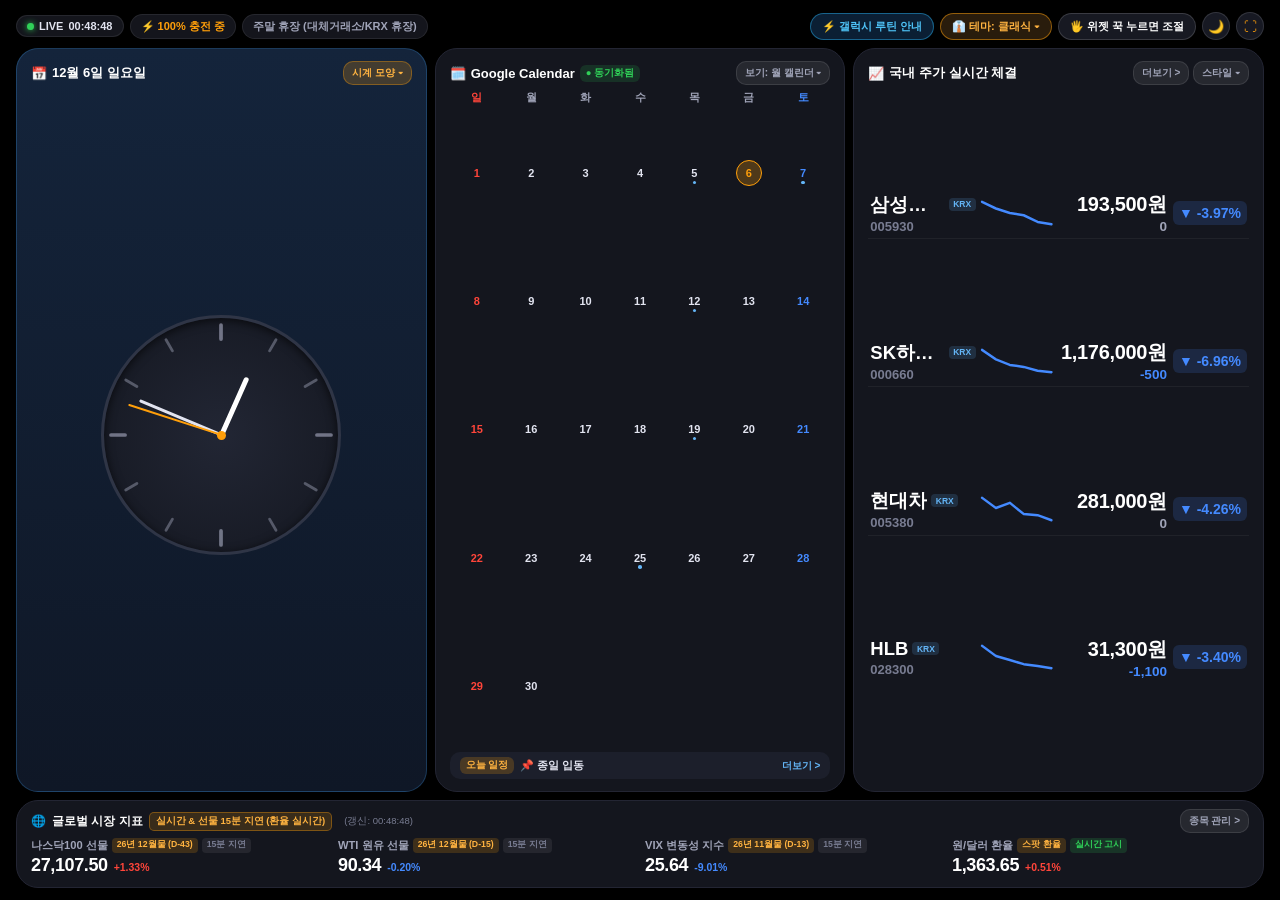
==== commit 1ca5520d: "Add files via upload" ====
--- a/index.html
+++ b/index.html
@@ -67,9 +67,9 @@
         </div>
       </header>
 
-      <!-- 편집 모드 퀵 액션 바 -->
+      <!-- 편집 모드 퀵 액션 바 (APK EditQuickActionsBar 100% 동일) -->
       <div id="edit-mode-quick-bar" class="edit-quick-bar hidden">
-        <span class="quick-tip">💡 <strong>분할선 조절:</strong> 카드 사이의 파란 분할선을 좌우/상하로 드래그하여 크기를 조절하세요.</span>
+        <span class="quick-tip">💡 분할선을 드래그하여 위젯의 가로폭과 하단 바 높이를 자유롭게 조절하세요. (글자/차트 크기는 자동 조절됩니다)</span>
         <div class="quick-actions">
           <button id="btn-swap-lr" class="oneui-pill-btn small">좌우 반전 ⇄</button>
           <button id="btn-reset-layout" class="oneui-pill-btn small">↺ 초기화</button>
@@ -87,37 +87,47 @@
           <div id="card-clock" class="standby-card card-clock">
             <div class="card-header">
               <div class="card-header-left">
-                <span class="card-icon">📅</span>
+                <span class="card-icon" id="clock-cal-icon">📅</span>
                 <span class="card-title-text" id="clock-date-header">11월 7일 토요일</span>
               </div>
-              <button class="card-chip-btn" id="clock-style-toggle">시계 모양 ▾</button>
+              <button class="card-chip-btn clock-amber-chip" id="clock-style-toggle">시계 모양 ▾</button>
             </div>
 
             <!-- 시계 페이스 컨테이너 -->
-            <div class="card-body clock-body-centered">
+            <div class="card-body clock-body-centered" id="classic-clock-body">
               <!-- 1) 볼드 디지털 -->
               <div id="clock-view-digital" class="clock-face-wrap hidden">
-                <div class="digital-clock-time">
+                <div class="digital-clock-time" id="digital-clock-box">
                   <span id="h-dyn">12</span><span class="colon">:</span><span id="m-dyn">24</span><span class="seconds" id="s-dyn">46</span>
                 </div>
               </div>
 
               <!-- 2) 스택형 수직 2단 시계 -->
               <div id="clock-view-stacked" class="clock-face-wrap hidden">
-                <div class="stacked-digits">
+                <div class="stacked-digits" id="stacked-clock-box">
                   <div class="stacked-hours" id="st-h-dyn">12</div>
                   <div class="stacked-mins" id="st-m-dyn">24</div>
                 </div>
               </div>
 
-              <!-- 3) 클래식 크로노 아날로그 시계 (기본 표시) -->
+              <!-- 3) 클래식 크로노 아날로그 시계 (기본 표시 - APK MinimalAnalogClock 12눈금 완벽 구현) -->
               <div id="clock-view-analog" class="clock-face-wrap">
                 <div class="analog-dial-box">
-                  <div class="analog-dial">
-                    <div class="dial-ticks">
-                      <span class="tick t-12"></span><span class="tick t-3"></span>
-                      <span class="tick t-6"></span><span class="tick t-9"></span>
-                    </div>
+                  <div class="analog-dial" id="analog-dial-el">
+                    <svg class="analog-ticks-svg" viewBox="0 0 100 100">
+                      <line x1="50" y1="3" x2="50" y2="9" stroke="rgba(160,164,184,0.65)" stroke-width="1.6" stroke-linecap="round"/>
+                      <line x1="50" y1="3" x2="50" y2="8.5" stroke="rgba(160,164,184,0.45)" stroke-width="1.2" stroke-linecap="round" transform="rotate(30 50 50)"/>
+                      <line x1="50" y1="3" x2="50" y2="8.5" stroke="rgba(160,164,184,0.45)" stroke-width="1.2" stroke-linecap="round" transform="rotate(60 50 50)"/>
+                      <line x1="50" y1="3" x2="50" y2="9" stroke="rgba(160,164,184,0.65)" stroke-width="1.6" stroke-linecap="round" transform="rotate(90 50 50)"/>
+                      <line x1="50" y1="3" x2="50" y2="8.5" stroke="rgba(160,164,184,0.45)" stroke-width="1.2" stroke-linecap="round" transform="rotate(120 50 50)"/>
+                      <line x1="50" y1="3" x2="50" y2="8.5" stroke="rgba(160,164,184,0.45)" stroke-width="1.2" stroke-linecap="round" transform="rotate(150 50 50)"/>
+                      <line x1="50" y1="3" x2="50" y2="9" stroke="rgba(160,164,184,0.65)" stroke-width="1.6" stroke-linecap="round" transform="rotate(180 50 50)"/>
+                      <line x1="50" y1="3" x2="50" y2="8.5" stroke="rgba(160,164,184,0.45)" stroke-width="1.2" stroke-linecap="round" transform="rotate(210 50 50)"/>
+                      <line x1="50" y1="3" x2="50" y2="8.5" stroke="rgba(160,164,184,0.45)" stroke-width="1.2" stroke-linecap="round" transform="rotate(240 50 50)"/>
+                      <line x1="50" y1="3" x2="50" y2="9" stroke="rgba(160,164,184,0.65)" stroke-width="1.6" stroke-linecap="round" transform="rotate(270 50 50)"/>
+                      <line x1="50" y1="3" x2="50" y2="8.5" stroke="rgba(160,164,184,0.45)" stroke-width="1.2" stroke-linecap="round" transform="rotate(300 50 50)"/>
+                      <line x1="50" y1="3" x2="50" y2="8.5" stroke="rgba(160,164,184,0.45)" stroke-width="1.2" stroke-linecap="round" transform="rotate(330 50 50)"/>
+                    </svg>
                     <div class="dial-hand hand-h" id="a-h-dyn"></div>
                     <div class="dial-hand hand-m" id="a-m-dyn"></div>
                     <div class="dial-hand hand-s" id="a-s-dyn"></div>
@@ -128,19 +138,19 @@
 
               <!-- 4) 레트로 플립 시계 -->
               <div id="clock-view-flip" class="clock-face-wrap hidden">
-                <div class="flip-clock-row">
+                <div class="flip-clock-row" id="flip-clock-box">
                   <div class="flip-unit" id="f-h-dyn">12</div>
-                  <div class="flip-colon">:</div>
+                  <div class="flip-colon" id="f-colon-dyn">:</div>
                   <div class="flip-unit" id="f-m-dyn">24</div>
                 </div>
               </div>
 
               <!-- 5) 사이버 터미널 시계 -->
               <div id="clock-view-terminal" class="clock-face-wrap hidden">
-                <div class="terminal-text">
+                <div class="terminal-text" id="terminal-clock-box">
                   <div>&gt; TIME: <span class="term-green" id="term-time-dyn">12:24:46</span></div>
                   <div>&gt; DATE: <span class="term-cyan" id="term-date-dyn">2026-11-07 SAT</span></div>
-                  <div>&gt; ATS: <span class="term-amber">KRX/NXT_CLOSED</span></div>
+                  <div>&gt; ATS: <span class="term-amber">KRX/NXT_SYNC</span></div>
                 </div>
               </div>
             </div>
@@ -268,9 +278,9 @@
 
         </section>
 
-        <!-- [디자인 2] 사이버 아크 HUD 스트림 레이아웃 (테마: 사이버 선택 시 표시) -->
+        <!-- [디자인 2] 사이버 아크 HUD 스트림 레이아웃 (APK CyberArcLayout 100% 동일) -->
         <section id="cyber-cards-zone" class="cyber-cards-row hidden">
-          <!-- 좌측 사이버 아크 원형 HUD 시계 팟 -->
+          <!-- 좌측 사이버 아크 원형 HUD 시계 팟 (CyberArcClockPod) -->
           <div id="cyber-clock-pod" class="cyber-clock-pod">
             <div class="cyber-pod-header">
               <span class="card-icon">📅</span>
@@ -280,8 +290,9 @@
               <div class="cyber-clock-center" id="cyber-clock-slot"></div>
             </div>
             <div class="cyber-pod-footer">
-              <button class="card-chip-btn cyber-chip" id="cyber-clock-cycle-btn">시계 모양 ▾</button>
-            </div>
+              <button class="card-chip-btn cyber-chip" id="cyber-clock-cycle-btn">시계 모양 변경 ▾</button>
+            </div>
+            <div class="cyber-curve-badge">● 미국장 프리마켓</div>
           </div>
 
           <!-- 사이버 분할선 -->
@@ -327,7 +338,7 @@
           <div class="splitter-handle"></div>
         </div>
 
-        <!-- 하단 글로벌 시장 지표 바 -->
+        <!-- 하단 글로벌 시장 지표 바 (APK GlobalIndexBar 100% 동일) -->
         <section id="card-futures" class="standby-card card-futures">
           <div class="futures-header-bar">
             <div class="f-header-left">
@@ -349,49 +360,66 @@
     </div>
   </div>
 
-  <!-- 갤럭시 루틴 충전 자동 실행 안내 모달 -->
+  <!-- 갤럭시 루틴 충전 자동 실행 안내 모달 (APK GalaxyRoutineGuideDialog 100% 동일) -->
   <div id="routine-modal" class="oneui-modal-overlay">
     <div class="oneui-modal-card">
       <div class="modal-header">
-        <h2 class="modal-title">⚡ 갤럭시 루틴 충전 자동 실행 설정</h2>
+        <h2 class="modal-title">⚡ 갤럭시 [모드 및 루틴] 충전 자동 켜짐 설정</h2>
         <button class="modal-close-btn" id="close-routine-btn">✕</button>
       </div>
       <div class="modal-body-scroll">
-        <p class="routine-step"><strong>1. 갤럭시 [설정] 앱 실행 ➔ [모드 및 루틴] 선택</strong></p>
-        <p class="routine-step"><strong>2. 우측 상단 [+] 눌러 새 루틴 만들기</strong></p>
-        <p class="routine-step"><strong>3. [언제 실행할까요?] ➔ [충전 상태] ➔ '충전 중' 선택</strong></p>
-        <p class="routine-step"><strong>4. [무엇을 할까요?] ➔ [앱] ➔ '앱을 열거나 앱 동작 수행' ➔ 이 앱 선택</strong></p>
-        <p class="routine-desc">이제 무선 충전 거치대에 올리거나 케이블을 꽂으면 스탠바이 화면이 자동으로 켜집니다!</p>
+        <p style="color:#90CAF9; font-size:12px; line-height:1.5; margin-bottom:10px;">
+          안드로이드 최신 버전(One UI 5/6)의 보안 정책으로 인해 화면이 꺼져 있을 때 앱 자동 실행이 차단될 수 있습니다.<br><br>
+          삼성 갤럭시 기본 내장 기능인 <strong>[모드 및 루틴]</strong>을 사용하시면 충전기를 꽂는 즉시 0.1초 만에 화면이 켜지며 스탠바이가 100% 무조건 실행됩니다!
+        </p>
+        <div style="background:#1E212B; border-radius:12px; padding:12px;">
+          <div style="color:#FF9F0A; font-weight:bold; font-size:13px; margin-bottom:6px;">📌 1분 초간단 설정 순서:</div>
+          <p class="routine-step">1. 갤럭시 <strong>[설정] ➔ [모드 및 루틴]</strong> 열기</p>
+          <p class="routine-step">2. 상단 <strong>[+] (루틴 만들기)</strong> 터치</p>
+          <p class="routine-step">3. <strong>[언제 실행할까요?]</strong> ➔ '충전 상태' ➔ '충전 중' 선택</p>
+          <p class="routine-step">4. <strong>[무엇을 할까요?]</strong> ➔ '애플리케이션' ➔ '앱을 열기' ➔ 'Stock StandBy' 선택</p>
+          <p class="routine-step">5. 저장하면 끝! 이제 충전기를 꽂으면 언제나 즉시 켜집니다.</p>
+        </div>
       </div>
       <div class="modal-footer">
-        <button class="oneui-pill-btn highlight full-width" id="confirm-routine-btn">확인 완료</button>
+        <button class="oneui-pill-btn amber full-width" id="confirm-routine-btn" style="background:#FF9F0A; color:#000; font-weight:800;">확인 완료</button>
       </div>
     </div>
   </div>
 
-  <!-- 종목 & 해외선물 관리 모달 -->
+  <!-- 종목 & 해외선물 바둑판 관리 모달 (APK StockManagerDialog & GlobalIndexManagerDialog 100% 동일) -->
   <div id="stock-manager-modal" class="oneui-modal-overlay">
-    <div class="oneui-modal-card">
+    <div class="oneui-modal-card wide-modal">
       <div class="modal-header">
-        <h2 class="modal-title">주식 종목 &amp; 해외 지수 관리</h2>
+        <div>
+          <h2 class="modal-title" id="manager-modal-title">📈 종목 관리 바둑판</h2>
+          <div class="modal-subtitle" id="manager-modal-subtitle">박스를 터치하면 그 자리에서 즉시 추가되거나 빠집니다</div>
+        </div>
         <button class="modal-close-btn" id="close-stock-manager-btn">✕</button>
       </div>
       <div class="tab-buttons">
-        <button class="tab-btn active" id="tab-stocks-btn">🇰🇷 국내 주식 관리</button>
-        <button class="tab-btn" id="tab-futures-btn">🌐 해외 지수/선물 선택</button>
+        <button class="tab-btn active" id="tab-stocks-btn">📈 국내 주식 바둑판 관리</button>
+        <button class="tab-btn" id="tab-futures-btn">🌐 해외선물 및 글로벌 지수 관리</button>
       </div>
       <div id="tab-stocks-content" class="tab-content active">
         <div class="search-box-row">
-          <input type="text" id="stock-search-input" placeholder="종목명(삼성전자, 에코프로...) 검색">
-          <button id="stock-search-btn" class="oneui-pill-btn highlight">추가</button>
-        </div>
-        <div id="tracked-stock-list" class="manager-item-list"></div>
-      </div>
-      <div id="tab-futures-content" class="tab-content">
-        <div id="futures-selection-list" class="manager-item-list"></div>
-      </div>
-      <div class="modal-footer">
-        <button id="save-manager-btn" class="oneui-pill-btn highlight full-width">저장 및 화면 적용</button>
+          <input type="text" id="stock-search-input" placeholder="🔍 종목명 또는 코드 검색 (예: 카카오, 에코, 현대, 005930)">
+          <button id="stock-search-clear-btn" class="oneui-pill-btn small">초기화</button>
+        </div>
+        <div class="manager-status-label" id="stock-grid-status-label">현재 감시 중인 종목 · 터치하면 즉시 제외됩니다</div>
+        <div id="tracked-stock-list" class="manager-tile-grid cols-3"></div>
+        <div class="manual-add-row">
+          <input type="text" id="manual-stock-name" placeholder="직접 추가할 종목명">
+          <input type="text" id="manual-stock-code" placeholder="6자리 코드 (예: 005930)">
+          <button id="stock-search-btn" class="oneui-pill-btn highlight">+ 직접 추가</button>
+        </div>
+      </div>
+      <div id="tab-futures-content" class="tab-content hidden">
+        <div class="manager-status-label">타일을 터치하여 하단 지표 바에 표시할 종목을 자유롭게 넣고 빼세요</div>
+        <div id="futures-selection-list" class="manager-tile-grid cols-2"></div>
+      </div>
+      <div class="modal-footer" style="margin-top:10px;">
+        <button id="save-manager-btn" class="oneui-pill-btn highlight full-width" style="background:#30D158; color:#000; font-weight:800;">적용 완료</button>
       </div>
     </div>
   </div>
--- a/styles.css
+++ b/styles.css
@@ -1 +1 @@
-*{box-sizing:border-box;margin:0;padding:0;user-select:none;-webkit-user-select:none;}:root{--bg-color:#000000;--card-bg:#14161E;--card-border:#232533;--text-primary:#FFFFFF;--text-secondary:#A0A4B8;--text-dimmed:#62657A;--accent-amber:#FF9F0A;--accent-blue:#64B5F6;--accent-green:#30D158;--stock-red:#FF453A;--stock-blue:#448AFF;--col-clock-weight:1;--col-cal-weight:1;--col-stock-weight:1.15;--lower-bar-height:86px;}body{background-color:var(--bg-color);color:var(--text-primary);font-family:-apple-system,BlinkMacSystemFont,"Pretendard","Segoe UI",Roboto,sans-serif;overflow:hidden;width:100vw;height:100vh;}#portrait-rotate-guide{display:none;position:fixed;top:0;left:0;width:100vw;height:100vh;background:rgba(0,0,0,0.94);backdrop-filter:blur(12px);z-index:99999;flex-direction:column;justify-content:center;align-items:center;text-align:center;padding:24px;}@media (orientation:portrait) and (max-width:820px){#portrait-rotate-guide{display:flex;}}.rotate-icon-anim{font-size:50px;animation:phoneSpin 2s infinite ease-in-out;margin-bottom:14px;}@keyframes phoneSpin{0%,20%{transform:rotate(0deg);}50%,80%{transform:rotate(-90deg);}100%{transform:rotate(0deg);}}.rotate-title{font-size:19px;font-weight:800;color:var(--accent-amber);margin-bottom:8px;}.rotate-desc{font-size:13.5px;color:var(--text-secondary);line-height:1.6;margin-bottom:20px;}.btn-dismiss-rotate{background:rgba(255,255,255,0.12);border:1px solid rgba(255,255,255,0.25);color:#fff;padding:8px 18px;border-radius:20px;font-size:12px;cursor:pointer;}#device-wrapper{width:100%;height:100%;display:flex;justify-content:center;align-items:center;background:#000;}#standby-container{width:100%;height:100%;padding:10px 14px;display:flex;flex-direction:column;gap:8px;background:#000;}.top-bar{display:flex;justify-content:space-between;align-items:center;height:34px;flex-shrink:0;}.top-left-status{display:flex;align-items:center;gap:8px;}.oneui-badge{display:inline-flex;align-items:center;gap:6px;padding:4px 10px;border-radius:14px;font-size:11.5px;font-weight:700;background:#111318;border:1px solid #242633;color:var(--text-primary);}.oneui-badge.live{color:#fff;}.live-dot{width:7px;height:7px;background:var(--accent-green);border-radius:50%;display:inline-block;box-shadow:0 0 6px var(--accent-green);}.oneui-badge.charge{color:var(--accent-amber);}.oneui-badge.market-status{color:var(--text-secondary);font-size:11px;}.top-right-tools{display:flex;align-items:center;gap:8px;}.oneui-pill-btn{display:inline-flex;align-items:center;gap:5px;padding:5px 12px;border-radius:16px;font-size:11.5px;font-weight:700;cursor:pointer;background:#181924;color:var(--text-primary);border:1px solid #282B3A;transition:all 0.2s ease;}.oneui-pill-btn:hover{background:#242636;}.oneui-pill-btn.blue{background:rgba(30,88,160,0.35);border:1px solid rgba(100,181,246,0.45);color:var(--accent-blue);}.oneui-pill-btn.amber{background:rgba(255,159,10,0.25);border:1px solid rgba(255,159,10,0.6);color:#FFB74D;}.oneui-pill-btn.edit-btn{background:rgba(255,255,255,0.08);border:1px solid rgba(255,255,255,0.18);color:#FFFFFF;}.oneui-icon-btn{width:32px;height:32px;border-radius:50%;background:#181924;border:1px solid #282B3A;color:var(--text-secondary);display:flex;justify-content:center;align-items:center;cursor:pointer;font-size:13px;}.edit-quick-bar{display:flex;justify-content:space-between;align-items:center;padding:6px 14px;background:rgba(30,88,160,0.3);border:1px solid rgba(100,181,246,0.5);border-radius:12px;font-size:11.5px;}.edit-quick-bar.hidden{display:none;}.quick-actions{display:flex;gap:8px;}.main-content-layout{flex:1;display:flex;flex-direction:column;gap:0px;min-height:0;}.upper-cards-row{flex:1;display:flex;align-items:stretch;min-height:0;gap:0px;}.standby-card{background:var(--card-bg);border:1px solid var(--card-border);border-radius:18px;display:flex;flex-direction:column;padding:10px 12px;overflow:hidden;}.card-clock{flex:var(--col-clock-weight);min-width:140px;}.card-calendar{flex:var(--col-cal-weight);min-width:180px;}.card-stocks{flex:var(--col-stock-weight);min-width:240px;}.card-header{display:flex;justify-content:space-between;align-items:center;margin-bottom:6px;flex-shrink:0;}.card-header-left{display:flex;align-items:center;gap:6px;}.card-icon{font-size:13px;}.card-title-text{font-size:12.5px;font-weight:700;color:var(--text-primary);}.sync-badge{background:rgba(52,168,83,0.2);color:#34A853;padding:2px 6px;border-radius:4px;font-size:9.5px;font-weight:700;}.card-chip-btn{background:rgba(255,255,255,0.08);border:none;color:var(--text-secondary);padding:3px 8px;border-radius:8px;font-size:10.5px;font-weight:600;cursor:pointer;}.card-chip-btn:hover{background:rgba(255,255,255,0.16);color:#fff;}.card-header-right{display:flex;gap:6px;}.card-body{flex:1;display:flex;flex-direction:column;min-height:0;overflow:hidden;}.touch-splitter{display:flex;justify-content:center;align-items:center;flex-shrink:0;cursor:col-resize;z-index:10;}.vertical-splitter{width:12px;}.horizontal-splitter{height:10px;width:100%;cursor:row-resize;}.splitter-handle{background:rgba(255,255,255,0.18);border-radius:4px;transition:all 0.2s ease;}.vertical-splitter .splitter-handle{width:3px;height:36px;}.horizontal-splitter .splitter-handle{height:3px;width:48px;}.touch-splitter:hover .splitter-handle,.edit-mode .splitter-handle{background:var(--accent-blue);box-shadow:0 0 6px var(--accent-blue);}.clock-body-centered{justify-content:center;align-items:center;}.clock-face-wrap{width:100%;height:100%;display:flex;justify-content:center;align-items:center;}.clock-face-wrap.hidden{display:none !important;}.digital-clock-time{font-size:clamp(38px,6.5vw,68px);font-weight:800;letter-spacing:-1.5px;display:flex;align-items:baseline;color:#fff;}.digital-clock-time .colon{margin:0 2px;opacity:0.8;}.digital-clock-time .seconds{font-size:0.35em;font-weight:600;margin-left:4px;color:var(--text-secondary);}.stacked-digits{display:flex;flex-direction:column;align-items:center;justify-content:center;line-height:0.95;}.stacked-hours,.stacked-mins{font-size:clamp(34px,5.5vw,56px);font-weight:900;color:#FFB74D;letter-spacing:-2px;}.analog-dial-box{width:100%;height:100%;display:flex;justify-content:center;align-items:center;}.analog-dial{width:min(150px,80%);aspect-ratio:1;border-radius:50%;background:radial-gradient(circle,#1E202B 0%,#15161F 100%);border:1px solid rgba(255,255,255,0.12);position:relative;box-shadow:inset 0 2px 8px rgba(0,0,0,0.6);}.dial-ticks .tick{position:absolute;background:rgba(255,255,255,0.4);}.tick.t-12{top:6px;left:50%;transform:translateX(-50%);width:2px;height:6px;}.tick.t-6{bottom:6px;left:50%;transform:translateX(-50%);width:2px;height:6px;}.tick.t-3{right:6px;top:50%;transform:translateY(-50%);width:6px;height:2px;}.tick.t-9{left:6px;top:50%;transform:translateY(-50%);width:6px;height:2px;}.dial-hand{position:absolute;bottom:50%;left:50%;transform-origin:bottom center;border-radius:2px;}.hand-h{width:3.5px;margin-left:-1.75px;height:32%;background:#ffffff;}.hand-m{width:2.5px;margin-left:-1.25px;height:42%;background:#ffffff;}.hand-s{width:1.5px;margin-left:-0.75px;height:46%;background:var(--accent-amber);}.dial-center-dot{position:absolute;top:50%;left:50%;transform:translate(-50%,-50%);width:6px;height:6px;background:var(--accent-amber);border-radius:50%;}.flip-clock-row{display:flex;align-items:center;gap:6px;}.flip-unit{background:#20222F;border:1px solid rgba(255,255,255,0.15);border-radius:8px;padding:8px 12px;font-size:32px;font-weight:800;color:#fff;}.flip-colon{font-size:28px;font-weight:bold;}.cal-view-pane{flex:1;display:flex;flex-direction:column;justify-content:space-between;}.cal-view-pane.hidden{display:none !important;}.cal-days-header{display:grid;grid-template-columns:repeat(7,1fr);text-align:center;font-size:11px;font-weight:700;color:var(--text-dimmed);margin-bottom:4px;}.day-sun{color:#FF5252 !important;}.day-sat{color:#448AFF !important;}.cal-month-grid{display:grid;grid-template-columns:repeat(7,1fr);gap:2px;text-align:center;font-size:11px;}.cal-cell{height:22px;display:flex;flex-direction:column;justify-content:center;align-items:center;border-radius:50%;font-weight:500;color:var(--text-primary);position:relative;}.cal-cell.today{background:rgba(255,159,10,0.28);color:var(--accent-amber);font-weight:800;}.cal-cell.has-event::after{content:"";width:3px;height:3px;background:#4285F4;border-radius:50%;position:absolute;bottom:1px;}.cal-today-summary-bar{display:flex;align-items:center;background:rgba(255,255,255,0.04);padding:5px 8px;border-radius:8px;font-size:11px;cursor:pointer;margin-top:4px;}.summary-label{font-weight:800;color:var(--accent-amber);margin-right:6px;font-size:10px;}.summary-text{flex:1;color:#FFFFFF;font-weight:600;overflow:hidden;text-overflow:ellipsis;white-space:nowrap;}.summary-more{color:var(--accent-blue);font-weight:700;font-size:10px;}.stock-list-container{flex:1;display:flex;flex-direction:column;justify-content:space-around;gap:2px;}.stock-item-row{display:flex;align-items:center;justify-content:space-between;padding:4px 6px;border-radius:8px;transition:background 0.15s ease;}.stock-item-row:hover{background:rgba(255,255,255,0.04);}.stock-info-col{width:32%;display:flex;flex-direction:column;}.stock-name-row{display:flex;align-items:center;gap:5px;}.stock-name{font-size:12.5px;font-weight:700;color:#fff;white-space:nowrap;overflow:hidden;text-overflow:ellipsis;}.stock-tag-krx{background:rgba(68,138,255,0.2);color:#448AFF;padding:1px 4px;border-radius:4px;font-size:8.5px;font-weight:800;}.stock-code{font-size:10px;color:var(--text-dimmed);font-family:monospace;}.stock-chart-col{width:28%;height:22px;display:flex;align-items:center;}.spark-svg{width:100%;height:100%;}.stock-price-col{width:38%;text-align:right;display:flex;flex-direction:column;}.stock-current-price{font-size:13.5px;font-weight:800;color:#fff;}.stock-diff-row{display:flex;justify-content:flex-end;gap:6px;font-size:10.5px;font-weight:600;}.rate-badge{padding:1px 5px;border-radius:4px;font-weight:700;}.rate-badge.down{background:rgba(10,132,255,0.2);color:#64B5F6;}.rate-badge.up{background:rgba(255,69,58,0.2);color:#FF5252;}.card-futures{height:var(--lower-bar-height);flex-shrink:0;background:var(--card-bg);border:1px solid var(--card-border);border-radius:18px;padding:8px 14px;display:flex;flex-direction:column;justify-content:space-between;}.futures-header-bar{display:flex;justify-content:space-between;align-items:center;}.f-header-left{display:flex;align-items:center;gap:6px;}.f-globe-icon{font-size:13px;}.f-header-title{font-size:12px;font-weight:700;color:#fff;}.f-badge{padding:2px 6px;border-radius:4px;font-size:9.5px;font-weight:700;}.f-badge.orange{background:rgba(255,159,10,0.2);border:1px solid rgba(255,159,10,0.4);color:var(--accent-amber);}.f-badge.gray{color:var(--text-dimmed);}.futures-items-row{display:grid;grid-template-columns:repeat(4,1fr);gap:12px;align-items:center;}.future-item-col{display:flex;flex-direction:column;}.f-item-header{display:flex;align-items:center;gap:4px;margin-bottom:2px;}.f-item-title{font-size:11.5px;font-weight:700;color:#fff;white-space:nowrap;}.f-month-tag{background:rgba(255,159,10,0.2);color:var(--accent-amber);padding:1px 4px;border-radius:4px;font-size:9px;font-weight:700;}.f-delay-tag{background:rgba(255,255,255,0.08);color:var(--text-dimmed);padding:1px 4px;border-radius:4px;font-size:8.5px;}.f-realtime-tag{background:rgba(52,168,83,0.2);color:#34A853;padding:1px 4px;border-radius:4px;font-size:8.5px;font-weight:700;}.f-item-val-row{display:flex;align-items:baseline;gap:6px;}.f-val{font-size:clamp(16px,1.4vw,20px);font-weight:800;color:#fff;letter-spacing:-0.5px;}.f-rate{font-size:11px;font-weight:700;}.f-rate.up{color:var(--stock-red);}.f-rate.down{color:var(--stock-blue);}.oneui-modal-overlay{display:none;position:fixed;top:0;left:0;width:100vw;height:100vh;background:rgba(0,0,0,0.75);backdrop-filter:blur(8px);z-index:9999;justify-content:center;align-items:center;}.oneui-modal-overlay.active{display:flex;}.oneui-modal-card{background:#181A24;border:1px solid #2C2F42;border-radius:20px;width:90%;max-width:480px;padding:20px;}.modal-header{display:flex;justify-content:space-between;align-items:center;margin-bottom:14px;}.modal-title{font-size:16px;font-weight:800;}.modal-close-btn{background:none;border:none;color:#fff;font-size:16px;cursor:pointer;}.modal-body-scroll{font-size:12.5px;line-height:1.7;color:var(--text-secondary);margin-bottom:16px;}.routine-step{margin-bottom:8px;color:#fff;}.routine-desc{margin-top:10px;color:var(--accent-blue);font-weight:600;}.tab-buttons{display:flex;gap:8px;margin-bottom:12px;}.tab-btn{flex:1;padding:8px;border-radius:10px;border:none;background:#202332;color:var(--text-secondary);font-weight:700;cursor:pointer;}.tab-btn.active{background:var(--accent-blue);color:#fff;}.search-box-row{display:flex;gap:8px;margin-bottom:10px;}.search-box-row input{flex:1;padding:8px 12px;border-radius:10px;border:1px solid #2C2F42;background:#12131C;color:#fff;font-size:12px;}.full-width{width:100%;justify-content:center;padding:10px;border-radius:12px;font-size:13px;}.cyber-cards-row{flex:1;display:flex;align-items:stretch;min-height:0;gap:0px;}.cyber-cards-row.hidden{display:none !important;}.cyber-clock-pod{flex:var(--col-cyber-pod-weight,0.44);background:radial-gradient(circle at 30% 40%,#1A385C 0%,#0D1624 100%);border:1.5px solid rgba(66,165,245,0.5);border-radius:24px 130px 130px 24px;display:flex;flex-direction:column;justify-content:space-between;padding:12px 18px;box-shadow:0 4px 20px rgba(10,132,255,0.15);min-width:180px;}.cyber-pod-header{display:flex;align-items:center;gap:6px;}.cyber-pod-body{flex:1;display:flex;justify-content:center;align-items:center;}.cyber-pod-footer{display:flex;justify-content:center;}.cyber-chip{background:rgba(255,159,10,0.25) !important;color:#FFB74D !important;border:1px solid rgba(255,159,10,0.5) !important;padding:4px 12px !important;border-radius:12px !important;}.cyber-right-col{flex:1;display:flex;flex-direction:column;gap:6px;min-width:240px;}.cyber-schedule-flow-box{background:var(--card-bg);border:1px solid var(--card-border);border-radius:14px;padding:8px 12px;display:flex;align-items:center;gap:12px;cursor:pointer;flex-shrink:0;}.flow-header{display:flex;align-items:center;gap:6px;white-space:nowrap;}.flow-items-scroll{display:flex;gap:8px;overflow-x:auto;scrollbar-width:none;}.flow-items-scroll::-webkit-scrollbar{display:none;}.flow-chip{display:inline-flex;align-items:center;gap:5px;background:#1C1E2B;border:1px solid #2B2E40;padding:4px 10px;border-radius:10px;font-size:11px;font-weight:600;white-space:nowrap;color:var(--text-secondary);}.flow-chip.active{background:rgba(66,133,244,0.25);border-color:#4285F4;color:#fff;}.flow-dot{width:6px;height:6px;border-radius:50%;}.flow-dot.blue{background:#4285F4;}.flow-dot.green{background:#34A853;}.flow-dot.amber{background:#FF9F0A;}.flow-dot.purple{background:#A142F4;}.cyber-shelves-box{flex:1;background:var(--card-bg);border:1px solid var(--card-border);border-radius:14px;padding:10px 14px;display:flex;flex-direction:column;min-height:0;}.shelves-header{display:flex;justify-content:space-between;align-items:center;margin-bottom:6px;}.cyber-shelves-list{flex:1;display:flex;flex-direction:column;justify-content:space-around;gap:4px;}.cyber-shelf-item{display:flex;align-items:center;justify-content:space-between;background:#191B26;border:1px solid #282A3A;border-radius:10px;padding:6px 10px;transition:transform 0.2s ease;}.cyber-shelf-item:nth-child(1){margin-left:16px;}.cyber-shelf-item:nth-child(2){margin-left:8px;}.cyber-shelf-item:nth-child(3){margin-left:0px;}.cyber-shelf-item:nth-child(4){margin-left:12px;}.swap-lr #upper-cards-zone,.swap-lr #cyber-cards-row{flex-direction:row-reverse;}+*{box-sizing:border-box;margin:0;padding:0;user-select:none;-webkit-user-select:none;}:root{--bg-color:#000000;--card-bg:#14161E;--card-border:#232533;--text-primary:#FFFFFF;--text-secondary:#A0A4B8;--text-dimmed:#62657A;--accent-amber:#FF9F0A;--accent-blue:#64B5F6;--accent-green:#30D158;--stock-red:#FF453A;--stock-blue:#448AFF;--col-clock-weight:1;--col-cal-weight:1;--col-stock-weight:1;--cyber-pod-weight:0.42;--lower-bar-height:88px;--analog-size:150px;--digital-h-size:56px;--digital-s-size:20px;--stacked-size:62px;--flip-w:68px;--flip-h:78px;--flip-font:44px;--term-font:14px;--s-name-size:13.5px;--s-code-size:10px;--s-price-size:14.5px;--s-sub-size:10px;--s-badge-size:10.5px;--s-spark-w:52px;--s-spark-h:20px;--f-val-size:18.5px;--f-rate-size:11px;--f-title-size:11px;--f-tag-size:8.5px;}.hidden{display:none !important;}html,body{background-color:var(--bg-color);color:var(--text-primary);font-family:-apple-system,BlinkMacSystemFont,"Pretendard","Segoe UI",Roboto,sans-serif;overflow:hidden;width:100vw;height:100vh;max-width:100vw;max-height:100vh;}#portrait-rotate-guide{display:none;position:fixed;top:0;left:0;width:100vw;height:100vh;background:rgba(0,0,0,0.94);backdrop-filter:blur(12px);z-index:99999;flex-direction:column;justify-content:center;align-items:center;text-align:center;padding:24px;}@media (orientation:portrait) and (max-width:820px){#portrait-rotate-guide{display:flex;}}.rotate-icon-anim{font-size:50px;animation:phoneSpin 2s infinite ease-in-out;margin-bottom:14px;}@keyframes phoneSpin{0%,20%{transform:rotate(0deg);}50%,80%{transform:rotate(-90deg);}100%{transform:rotate(0deg);}}.rotate-title{font-size:19px;font-weight:800;color:var(--accent-amber);margin-bottom:8px;}.rotate-desc{font-size:13.5px;color:var(--text-secondary);line-height:1.6;margin-bottom:20px;}.btn-dismiss-rotate{background:rgba(255,255,255,0.12);border:1px solid rgba(255,255,255,0.25);color:#fff;padding:8px 18px;border-radius:20px;font-size:12.5px;font-weight:700;cursor:pointer;}#device-wrapper{width:100vw;height:100vh;display:flex;justify-content:center;align-items:center;background-color:#000000;}#standby-container{width:100%;height:100%;background-color:#000000;display:flex;flex-direction:column;padding:10px 16px 12px 16px;gap:6px;position:relative;overflow:hidden;transition:filter 0.3s ease;}body.night-dim #standby-container{filter:brightness(0.42) contrast(1.08);}.top-bar{display:flex;justify-content:space-between;align-items:center;height:32px;flex-shrink:0;gap:8px;overflow-x:auto;scrollbar-width:none;}.top-bar::-webkit-scrollbar{display:none;}.top-left-status,.top-right-tools{display:flex;align-items:center;gap:6px;flex-shrink:0;}.oneui-badge{display:inline-flex;align-items:center;gap:5px;padding:4px 10px;border-radius:999px;font-size:11px;font-weight:600;background:#14151C;border:1px solid rgba(255,255,255,0.08);color:var(--text-secondary);white-space:nowrap;}.oneui-badge.live{color:#E2E4F0;}.live-dot{width:7px;height:7px;background-color:var(--accent-green);border-radius:50%;box-shadow:0 0 6px var(--accent-green);}.oneui-badge.charge{color:var(--accent-amber);}.oneui-badge.market-status{color:var(--text-secondary);}.oneui-pill-btn{display:inline-flex;align-items:center;justify-content:center;gap:4px;padding:5px 11px;border-radius:999px;font-size:11px;font-weight:700;cursor:pointer;white-space:nowrap;border:1px solid rgba(255,255,255,0.14);background:#171923;color:#E2E4F0;transition:all 0.15s ease;}.oneui-pill-btn:hover{filter:brightness(1.15);}.oneui-pill-btn.blue{background:rgba(13,35,58,0.9);border-color:rgba(41,182,246,0.45);color:#4FC3F7;}.oneui-pill-btn.amber{background:rgba(45,31,14,0.92);border-color:rgba(255,159,10,0.5);color:#FFB340;}.oneui-pill-btn.edit-btn{background:#171922;border-color:rgba(255,255,255,0.15);color:#FFFFFF;}.oneui-pill-btn.edit-btn.active{background:rgba(10,132,255,0.25);border-color:#0A84FF;color:#64B5F6;}.oneui-icon-btn{width:28px;height:28px;border-radius:50%;display:inline-flex;align-items:center;justify-content:center;background:#171923;border:1px solid rgba(255,255,255,0.12);color:var(--accent-amber);font-size:13px;cursor:pointer;flex-shrink:0;}.edit-quick-bar{display:flex;align-items:center;justify-content:space-between;background:#0D213A;border:1px solid rgba(10,132,255,0.55);border-radius:10px;padding:5px 12px;flex-shrink:0;gap:8px;}.quick-tip{font-size:11px;font-weight:600;color:#90CAF9;white-space:nowrap;overflow:hidden;text-overflow:ellipsis;}.quick-actions{display:flex;align-items:center;gap:6px;flex-shrink:0;}.oneui-pill-btn.small{padding:4px 10px;font-size:10.5px;border-radius:8px;background:rgba(255,255,255,0.1);}.oneui-pill-btn.small.done{background:#0A84FF;border-color:#0A84FF;color:#FFFFFF;}.main-content-layout{flex:1;min-height:0;display:flex;flex-direction:column;width:100%;}.upper-cards-row{flex:1;min-height:0;display:flex;flex-direction:row;align-items:stretch;width:100%;}.standby-card{background-color:var(--card-bg);border:1px solid var(--card-border);border-radius:22px;padding:12px 14px;display:flex;flex-direction:column;position:relative;overflow:hidden;min-width:0;min-height:0;}#standby-container.edit-mode .standby-card,#standby-container.edit-mode .cyber-clock-pod,#standby-container.edit-mode .cyber-schedule-flow-box,#standby-container.edit-mode .cyber-shelves-box{border:1.5px solid rgba(10,132,255,0.85) !important;}#card-clock{flex:var(--col-clock-weight);min-width:135px;background:linear-gradient(180deg,#14243B 0%,#0F1726 100%);border:1px solid rgba(66,165,245,0.25);}#card-calendar{flex:var(--col-cal-weight);min-width:170px;}#card-stocks{flex:var(--col-stock-weight);min-width:165px;}.card-header{display:flex;justify-content:space-between;align-items:center;gap:6px;flex-shrink:0;margin-bottom:6px;min-width:0;white-space:nowrap;}.card-header-left{display:flex;align-items:center;gap:5px;min-width:0;flex:1;overflow:hidden;white-space:nowrap;}.card-header-right{display:flex;align-items:center;gap:4px;flex-shrink:0;white-space:nowrap;}.card-icon{font-size:13px;flex-shrink:0;}.card-title-text{font-size:13px;font-weight:800;color:#FFFFFF;white-space:nowrap;overflow:hidden;text-overflow:ellipsis;}.sync-badge{display:inline-flex;align-items:center;padding:2px 6px;border-radius:6px;background:rgba(48,209,88,0.14);color:var(--accent-green);font-size:9.5px;font-weight:700;white-space:nowrap;flex-shrink:0;}.card-chip-btn{background:rgba(255,255,255,0.08);border:1px solid rgba(255,255,255,0.1);color:var(--text-secondary);padding:4px 8px;border-radius:10px;font-size:10px;font-weight:700;cursor:pointer;white-space:nowrap;flex-shrink:0;transition:background 0.15s;}.card-chip-btn:hover{background:rgba(255,255,255,0.15);color:#FFFFFF;}.card-chip-btn.clock-amber-chip{background:rgba(255,159,10,0.2);border:1px solid rgba(255,159,10,0.35);color:#FFB340;}.card-body{flex:1;min-height:0;min-width:0;display:flex;flex-direction:column;position:relative;}.clock-body-centered{justify-content:center;align-items:center;width:100%;height:100%;}.clock-face-wrap{width:100%;height:100%;display:flex;justify-content:center;align-items:center;}.analog-dial-box{width:100%;height:100%;display:flex;justify-content:center;align-items:center;}.analog-dial{width:var(--analog-size,150px);height:var(--analog-size,150px);border-radius:50%;background:radial-gradient(circle at center,#222634 0%,#141720 100%);border:3px solid #2F3546;position:relative;display:flex;justify-content:center;align-items:center;flex-shrink:0;box-shadow:inset 0 2px 10px rgba(0,0,0,0.65);}.analog-ticks-svg{position:absolute;inset:0;width:100%;height:100%;pointer-events:none;}.dial-hand{position:absolute;bottom:50%;left:50%;transform-origin:50% 100%;border-radius:4px;}.hand-h{width:4.5px;height:27%;margin-left:-2.25px;background-color:#FFFFFF;z-index:2;}.hand-m{width:3px;height:38%;margin-left:-1.5px;background-color:#E2E4F0;z-index:3;}.hand-s{width:1.5px;height:42%;margin-left:-0.75px;background-color:var(--accent-amber);z-index:4;}.dial-center-dot{width:9px;height:9px;border-radius:50%;background-color:var(--accent-amber);position:absolute;z-index:5;}.digital-clock-time{display:flex;align-items:baseline;justify-content:center;font-weight:800;letter-spacing:-1.5px;color:#FFFFFF;font-size:var(--digital-h-size,56px);line-height:1;white-space:nowrap;}.digital-clock-time .colon{color:var(--accent-amber);margin:0 2px;}.digital-clock-time .seconds{font-size:var(--digital-s-size,20px);font-weight:600;color:var(--text-secondary);margin-left:4px;letter-spacing:0;}.stacked-digits{display:flex;flex-direction:column;align-items:center;justify-content:center;line-height:0.88;font-weight:900;font-size:var(--stacked-size,62px);}.stacked-hours{color:#FFFFFF;}.stacked-mins{color:#64B5F6;}.flip-clock-row{display:flex;align-items:center;justify-content:center;gap:6px;}.flip-unit{width:var(--flip-w,68px);height:var(--flip-h,78px);background:#20232E;border:1.5px solid rgba(255,255,255,0.14);border-radius:12px;display:flex;align-items:center;justify-content:center;font-size:var(--flip-font,44px);font-weight:800;color:#FFFFFF;position:relative;box-shadow:0 4px 10px rgba(0,0,0,0.45);}.flip-unit::after{content:"";position:absolute;left:0;right:0;top:50%;height:1.5px;background:rgba(0,0,0,0.65);}.flip-colon{font-size:calc(var(--flip-font,44px) * 0.65);font-weight:800;color:var(--text-secondary);}.terminal-text{background:#0D0F14;border:1px solid rgba(48,209,88,0.4);border-radius:12px;padding:12px 14px;font-family:"Consolas","Courier New",monospace;font-size:var(--term-font,13.5px);line-height:1.65;color:#A0A4B8;width:92%;max-width:260px;}.term-green{color:#30D158;font-weight:700;}.term-cyan{color:#64D2FF;font-weight:700;}.term-amber{color:#FF9F0A;font-weight:700;}.cal-card-body{justify-content:space-between;}.cal-view-pane{width:100%;height:100%;display:flex;flex-direction:column;justify-content:space-between;min-height:0;}.cal-days-header{display:grid;grid-template-columns:repeat(7,1fr);text-align:center;font-size:10.5px;font-weight:700;color:var(--text-secondary);margin-bottom:2px;flex-shrink:0;}.cal-days-header .day-sun{color:var(--stock-red);}.cal-days-header .day-sat{color:var(--stock-blue);}.cal-month-grid{flex:1;min-height:0;display:grid;grid-template-columns:repeat(7,1fr);grid-template-rows:repeat(5,1fr);align-items:center;justify-items:center;margin:2px 0;}.cal-day-cell{width:26px;height:26px;max-width:100%;max-height:100%;border-radius:50%;display:flex;flex-direction:column;align-items:center;justify-content:center;font-size:11px;font-weight:600;color:#E2E4F0;position:relative;cursor:pointer;}.cal-day-cell.sun{color:var(--stock-red);}.cal-day-cell.sat{color:var(--stock-blue);}.cal-day-cell.today{background:rgba(255,159,10,0.25);border:1.5px solid var(--accent-amber);color:var(--accent-amber);font-weight:800;}.cal-day-dot{width:3.5px;height:3.5px;border-radius:50%;background:#64B5F6;position:absolute;bottom:2px;}.cal-today-summary-bar{display:flex;align-items:center;justify-content:space-between;gap:6px;background:#1C1F2B;border-radius:10px;padding:5px 10px;flex-shrink:0;cursor:pointer;white-space:nowrap;}.summary-label{background:rgba(255,159,10,0.2);color:#FFB340;font-size:9.5px;font-weight:800;padding:2px 6px;border-radius:6px;flex-shrink:0;}.summary-text{flex:1;font-size:11px;font-weight:600;color:#E2E4F0;overflow:hidden;text-overflow:ellipsis;white-space:nowrap;}.summary-more{font-size:10px;font-weight:700;color:#64B5F6;flex-shrink:0;}.agenda-subtitle{font-size:11px;font-weight:700;color:var(--accent-amber);margin-bottom:6px;flex-shrink:0;}.agenda-events-list{flex:1;min-height:0;overflow-y:auto;display:flex;flex-direction:column;gap:5px;}.agenda-item{display:flex;align-items:center;gap:7px;background:#1B1E2A;padding:6px 10px;border-radius:9px;font-size:11px;white-space:nowrap;}.event-dot{width:7px;height:7px;border-radius:50%;flex-shrink:0;}.event-time{color:var(--text-secondary);font-size:10px;font-weight:600;flex-shrink:0;}.event-title{color:#FFFFFF;font-weight:600;overflow:hidden;text-overflow:ellipsis;}.agenda-more-row{text-align:right;font-size:10.5px;font-weight:700;color:#64B5F6;padding-top:4px;cursor:pointer;flex-shrink:0;}.summary-hero-box{display:flex;align-items:center;gap:12px;margin:auto 0;}.hero-day-large{font-size:44px;font-weight:900;color:var(--accent-amber);line-height:1;}.hero-meta-col{display:flex;flex-direction:column;gap:2px;}.hero-month-str{font-size:15px;font-weight:800;color:#FFFFFF;}.hero-day-str{font-size:12px;color:var(--text-secondary);}.summary-upcoming-box{background:#1B1E2A;border:1px solid rgba(255,255,255,0.08);border-radius:12px;padding:10px 12px;cursor:pointer;}.upcoming-tag{font-size:9px;font-weight:800;color:#64B5F6;margin-bottom:3px;}.upcoming-title{font-size:13px;font-weight:800;color:#FFFFFF;}.upcoming-time{font-size:10.5px;color:var(--text-secondary);margin-top:2px;}.stock-card-body{overflow:hidden;}.stock-list-container{width:100%;height:100%;display:flex;flex-direction:column;justify-content:space-evenly;overflow-y:auto;scrollbar-width:none;}.stock-list-container::-webkit-scrollbar{display:none;}.stock-item-row{display:flex;align-items:center;justify-content:space-between;gap:6px;padding:4px 2px;border-bottom:1px solid rgba(255,255,255,0.05);width:100%;min-width:0;}.stock-item-row:last-child{border-bottom:none;}.s-col-info{flex:1.15;min-width:0;display:flex;flex-direction:column;justify-content:center;gap:2px;}.s-name-row{display:flex;align-items:center;gap:4px;min-width:0;white-space:nowrap;}.s-name{font-size:var(--s-name-size,13.5px);font-weight:800;color:#FFFFFF;white-space:nowrap;overflow:hidden;text-overflow:ellipsis;}.s-market-badge{font-size:8.5px;font-weight:700;padding:1.5px 4.5px;border-radius:4px;background:rgba(100,181,246,0.16);color:#64B5F6;flex-shrink:0;}.s-market-badge.nxt{background:rgba(48,209,88,0.16);color:#30D158;}.s-code{font-size:var(--s-code-size,10px);color:#787C91;font-weight:600;white-space:nowrap;}.s-col-spark{width:var(--s-spark-w,52px);height:var(--s-spark-h,20px);flex-shrink:0;display:flex;align-items:center;justify-content:center;}.spark-svg{width:100%;height:100%;overflow:visible;}.s-col-price{flex:1.2;min-width:0;display:flex;flex-direction:column;align-items:flex-end;justify-content:center;gap:1px;}.s-price{font-size:var(--s-price-size,14.5px);font-weight:800;color:#FFFFFF;white-space:nowrap;letter-spacing:-0.3px;}.s-change{font-size:var(--s-sub-size,10px);font-weight:700;white-space:nowrap;}.s-change.up{color:var(--stock-red);}.s-change.down{color:var(--stock-blue);}.s-change.flat{color:var(--text-secondary);}.s-col-badge{flex-shrink:0;display:flex;align-items:center;justify-content:flex-end;}.s-rate-badge{display:inline-flex;align-items:center;justify-content:center;padding:4px 6px;border-radius:6px;font-size:var(--s-badge-size,10.5px);font-weight:700;white-space:nowrap;min-width:52px;text-align:center;}.s-rate-badge.up{background:rgba(255,69,58,0.16);color:var(--stock-red);}.s-rate-badge.down{background:rgba(68,138,255,0.16);color:var(--stock-blue);}.s-rate-badge.flat{background:rgba(255,255,255,0.08);color:#A0A4B8;}.stock-item-row.narrow-row{flex-direction:column;align-items:stretch;justify-content:center;gap:3px;padding:5px 2px;}.s-narrow-top,.s-narrow-bottom{display:flex;align-items:center;justify-content:space-between;width:100%;gap:4px;white-space:nowrap;}.stock-spark-grid{width:100%;height:100%;display:grid;grid-template-columns:repeat(2,1fr);grid-template-rows:repeat(2,1fr);gap:6px;}.spark-grid-card{background:#1B1E2A;border:1px solid rgba(255,255,255,0.06);border-radius:12px;padding:8px 10px;display:flex;flex-direction:column;justify-content:space-between;min-width:0;min-height:0;}.sg-top{display:flex;justify-content:space-between;align-items:center;gap:4px;white-space:nowrap;}.sg-name{font-size:11.5px;font-weight:800;color:#FFFFFF;overflow:hidden;text-overflow:ellipsis;}.sg-mid{flex:1;min-height:0;display:flex;align-items:center;padding:4px 0;}.sg-price{font-size:13px;font-weight:800;color:#FFFFFF;white-space:nowrap;}.stock-heat-grid{width:100%;height:100%;display:grid;grid-template-columns:repeat(2,1fr);grid-template-rows:repeat(2,1fr);gap:6px;}.heat-tile{border-radius:12px;padding:8px;display:flex;flex-direction:column;align-items:center;justify-content:center;text-align:center;gap:2px;min-width:0;}.heat-tile.up{background:rgba(255,69,58,0.22);border:1px solid rgba(255,69,58,0.45);}.heat-tile.down{background:rgba(30,80,162,0.38);border:1px solid rgba(68,138,255,0.45);}.heat-name{font-size:12px;font-weight:800;color:#FFFFFF;white-space:nowrap;}.heat-price{font-size:13px;font-weight:900;color:#FFFFFF;white-space:nowrap;}.heat-rate{font-size:11px;font-weight:700;}.heat-tile.up .heat-rate{color:#FF6961;}.heat-tile.down .heat-rate{color:#64B5F6;}.stock-focus-container{width:100%;height:100%;display:flex;flex-direction:column;justify-content:space-between;gap:6px;}.focus-hero-card{background:#1B1E2A;border:1px solid rgba(255,255,255,0.08);border-radius:14px;padding:10px 12px;flex:1;min-height:0;display:flex;flex-direction:column;justify-content:space-between;}.focus-sub-list{display:flex;flex-direction:column;gap:3px;}.cyber-cards-row{flex:1;min-height:0;display:flex;flex-direction:row;align-items:stretch;width:100%;}.cyber-clock-pod{flex:var(--cyber-pod-weight,0.42);min-width:185px;height:100%;background:linear-gradient(90deg,#102542 0%,#151C28 65%,#12131A 100%);border:1.5px solid rgba(56,189,248,0.45);border-radius:28px 130px 130px 28px;padding:12px 20px 12px 16px;display:flex;flex-direction:column;justify-content:space-between;position:relative;overflow:hidden;}.cyber-pod-header{display:flex;align-items:center;gap:6px;z-index:2;white-space:nowrap;}.cyber-pod-body{flex:1;width:100%;height:100%;min-height:0;display:flex;align-items:center;justify-content:center;position:relative;z-index:2;}#cyber-clock-slot{width:100%;height:100%;display:flex;align-items:center;justify-content:center;}.cyber-pod-footer{display:flex;justify-content:center;z-index:2;}.card-chip-btn.cyber-chip{background:rgba(255,159,10,0.22);border:1px solid rgba(255,159,10,0.5);color:#FFB340;padding:4px 12px;border-radius:999px;}.cyber-curve-badge{position:absolute;right:-28px;top:50%;transform:translateY(-50%) rotate(90deg);background:rgba(16,185,129,0.16);border:1px solid rgba(16,185,129,0.55);color:#34D399;font-size:9px;font-weight:700;padding:2.5px 8px;border-radius:999px;white-space:nowrap;pointer-events:none;z-index:3;}.cyber-right-col{flex:calc(1 - var(--cyber-pod-weight,0.42));min-width:240px;height:100%;display:flex;flex-direction:column;gap:8px;min-height:0;}.cyber-schedule-flow-box{background:linear-gradient(90deg,#181B24 0%,#12141C 100%);border:1px solid rgba(255,255,255,0.1);border-radius:20px;padding:8px 14px;display:flex;align-items:center;gap:10px;flex-shrink:0;cursor:pointer;overflow:hidden;}.flow-header{display:flex;align-items:center;gap:6px;flex-shrink:0;white-space:nowrap;}.flow-items-scroll{display:flex;align-items:center;gap:6px;overflow-x:auto;scrollbar-width:none;flex:1;}.flow-items-scroll::-webkit-scrollbar{display:none;}.flow-chip{display:inline-flex;align-items:center;gap:5px;background:#1B1F2C;border:1px solid rgba(255,255,255,0.08);padding:4px 10px;border-radius:999px;font-size:10.5px;font-weight:600;color:#E2E4F0;white-space:nowrap;flex-shrink:0;}.flow-chip.active{background:rgba(66,133,244,0.22);border-color:rgba(66,133,244,0.6);color:#FFFFFF;}.flow-dot{width:6px;height:6px;border-radius:50%;}.flow-dot.blue{background:#4285F4;}.flow-dot.green{background:#34A853;}.flow-dot.amber{background:#FBBC05;}.flow-dot.purple{background:#A142F4;}.cyber-shelves-box{flex:1;min-height:0;display:flex;flex-direction:column;gap:5px;border-radius:16px;}.shelves-header{display:flex;justify-content:space-between;align-items:center;background:rgba(22,25,34,0.88);border-radius:12px;padding:6px 12px;flex-shrink:0;white-space:nowrap;}.cyber-shelves-list{flex:1;min-height:0;overflow-y:auto;display:flex;flex-direction:column;justify-content:flex-start;gap:5px;padding-right:2px;scrollbar-width:none;}.cyber-shelves-list::-webkit-scrollbar{display:none;}.cyber-shelf-card{background:linear-gradient(90deg,#1E222D 0%,#151821 100%);border:1px solid rgba(255,255,255,0.12);border-radius:14px 16px 16px 14px;padding:6px 12px;flex-shrink:0;}.cyber-shelf-card .stock-item-row{border-bottom:none;padding:0;}.touch-splitter{display:flex;align-items:center;justify-content:center;position:relative;flex-shrink:0;z-index:10;touch-action:none;}.vertical-splitter{width:8px;height:100%;cursor:col-resize;}.horizontal-splitter{width:100%;height:8px;cursor:row-resize;}.splitter-handle{border-radius:999px;background:transparent;transition:all 0.15s ease;}.vertical-splitter .splitter-handle{width:3px;height:36px;}.horizontal-splitter .splitter-handle{width:44px;height:3px;}#standby-container.edit-mode .vertical-splitter{width:14px;}#standby-container.edit-mode .horizontal-splitter{height:14px;}#standby-container.edit-mode .vertical-splitter::before{content:"";position:absolute;top:6px;bottom:6px;left:50%;width:2px;transform:translateX(-50%);background:rgba(10,132,255,0.55);}#standby-container.edit-mode .horizontal-splitter::before{content:"";position:absolute;left:6px;right:6px;top:50%;height:2px;transform:translateY(-50%);background:rgba(10,132,255,0.55);}#standby-container.edit-mode .vertical-splitter .splitter-handle{width:10px;height:44px;background:#0A84FF;border:1px solid #90CAF9;box-shadow:0 0 8px rgba(10,132,255,0.8);z-index:2;}#standby-container.edit-mode .horizontal-splitter .splitter-handle{width:54px;height:10px;background:#0A84FF;border:1px solid #90CAF9;box-shadow:0 0 8px rgba(10,132,255,0.8);z-index:2;}.card-futures{height:var(--lower-bar-height,88px);min-height:62px;max-height:220px;flex-shrink:0;padding:8px 14px;display:flex;flex-direction:column;justify-content:space-between;}.futures-header-bar{display:flex;justify-content:space-between;align-items:center;gap:8px;flex-shrink:0;white-space:nowrap;}.f-header-left{display:flex;align-items:center;gap:6px;min-width:0;overflow:hidden;white-space:nowrap;}.f-globe-icon{font-size:12px;}.f-header-title{font-size:12px;font-weight:800;color:#FFFFFF;}.f-badge{font-size:9.5px;font-weight:700;padding:2px 6px;border-radius:5px;}.f-badge.orange{background:rgba(255,159,10,0.16);border:1px solid rgba(255,159,10,0.35);color:#FFB340;}.f-badge.gray{color:#787C91;font-weight:500;}.futures-items-row{flex:1;min-height:0;width:100%;display:flex;flex-direction:row;align-items:center;justify-content:space-between;gap:10px;}.future-item-col{flex:1;min-width:0;display:flex;flex-direction:column;justify-content:center;gap:3px;transition:background 0.15s,padding 0.15s;}.card-futures.spacious .future-item-col{background:rgba(255,255,255,0.04);border:1px solid rgba(255,255,255,0.08);border-radius:10px;padding:7px 11px;}.f-item-top{display:flex;align-items:center;gap:4px;white-space:nowrap;overflow:hidden;}.f-item-name{font-size:var(--f-title-size,11px);font-weight:700;color:#A0A4B8;white-space:nowrap;overflow:hidden;text-overflow:ellipsis;}.f-item-tag{font-size:var(--f-tag-size,8.5px);font-weight:700;padding:1.5px 5px;border-radius:4px;background:rgba(255,159,10,0.18);color:#FFB340;flex-shrink:0;}.f-item-status{font-size:var(--f-tag-size,8.5px);font-weight:700;padding:1.5px 5px;border-radius:4px;background:rgba(255,255,255,0.07);color:#787C91;flex-shrink:0;}.f-item-status.live{background:rgba(48,209,88,0.16);color:#30D158;}.f-item-bottom{display:flex;align-items:baseline;gap:6px;white-space:nowrap;}.f-item-price{font-size:var(--f-val-size,18.5px);font-weight:800;color:#FFFFFF;line-height:1.05;letter-spacing:-0.4px;}.f-item-rate{font-size:var(--f-rate-size,11px);font-weight:700;}.f-item-rate.up{color:var(--stock-red);}.f-item-rate.down{color:var(--stock-blue);}.f-item-rate.flat{color:#A0A4B8;}.oneui-modal-overlay{display:none;position:fixed;inset:0;background:rgba(0,0,0,0.78);backdrop-filter:blur(8px);z-index:9999;justify-content:center;align-items:center;padding:16px;}.oneui-modal-overlay.show{display:flex;}.oneui-modal-card{width:100%;max-width:500px;max-height:90vh;background:#161821;border:1px solid rgba(255,255,255,0.15);border-radius:22px;padding:16px 18px;display:flex;flex-direction:column;gap:10px;overflow:hidden;}.oneui-modal-card.wide-modal{max-width:620px;}.modal-header{display:flex;justify-content:space-between;align-items:flex-start;gap:10px;}.modal-title{font-size:15px;font-weight:800;color:#FFFFFF;}.modal-subtitle{font-size:11px;color:#90CAF9;margin-top:2px;}.modal-close-btn{width:28px;height:28px;border-radius:50%;background:rgba(255,255,255,0.1);border:none;color:#FFFFFF;font-size:13px;cursor:pointer;}.modal-body-scroll{overflow-y:auto;flex:1;min-height:0;}.routine-step{font-size:12px;color:#E2E4F0;line-height:1.7;}.tab-buttons{display:flex;gap:6px;}.tab-btn{flex:1;padding:7px 10px;border-radius:10px;background:#1F222E;border:1px solid rgba(255,255,255,0.08);color:var(--text-secondary);font-size:11.5px;font-weight:700;cursor:pointer;}.tab-btn.active{background:rgba(10,132,255,0.22);border-color:#0A84FF;color:#FFFFFF;}.tab-content{display:flex;flex-direction:column;gap:8px;flex:1;min-height:0;overflow:hidden;}.search-box-row,.manual-add-row{display:flex;gap:6px;}.search-box-row input,.manual-add-row input{flex:1;background:#0E1017;border:1px solid rgba(255,255,255,0.15);border-radius:10px;padding:7px 10px;color:#FFFFFF;font-size:11.5px;}.manager-status-label{font-size:11px;font-weight:700;color:var(--accent-amber);}.manager-tile-grid{display:grid;gap:7px;overflow-y:auto;max-height:210px;padding-right:2px;}.manager-tile-grid.cols-3{grid-template-columns:repeat(3,1fr);}.manager-tile-grid.cols-2{grid-template-columns:repeat(2,1fr);}.manager-tile{background:#1C1F2B;border:1px solid rgba(255,255,255,0.1);border-radius:12px;padding:8px 10px;display:flex;justify-content:space-between;align-items:center;cursor:pointer;transition:all 0.15s;}.manager-tile.active{background:rgba(10,132,255,0.18);border-color:rgba(100,181,246,0.65);}.tile-info{display:flex;flex-direction:column;min-width:0;}.tile-name{font-size:12px;font-weight:800;color:#FFFFFF;white-space:nowrap;overflow:hidden;text-overflow:ellipsis;}.tile-code{font-size:9.5px;color:var(--text-secondary);}.tile-action-badge{font-size:10px;font-weight:800;padding:3px 6px;border-radius:6px;flex-shrink:0;}.manager-tile.active .tile-action-badge{background:rgba(255,69,58,0.2);color:#FF6961;}.manager-tile:not(.active) .tile-action-badge{background:rgba(48,209,88,0.2);color:#30D158;}.full-width{width:100%;padding:9px;font-size:12.5px;}
